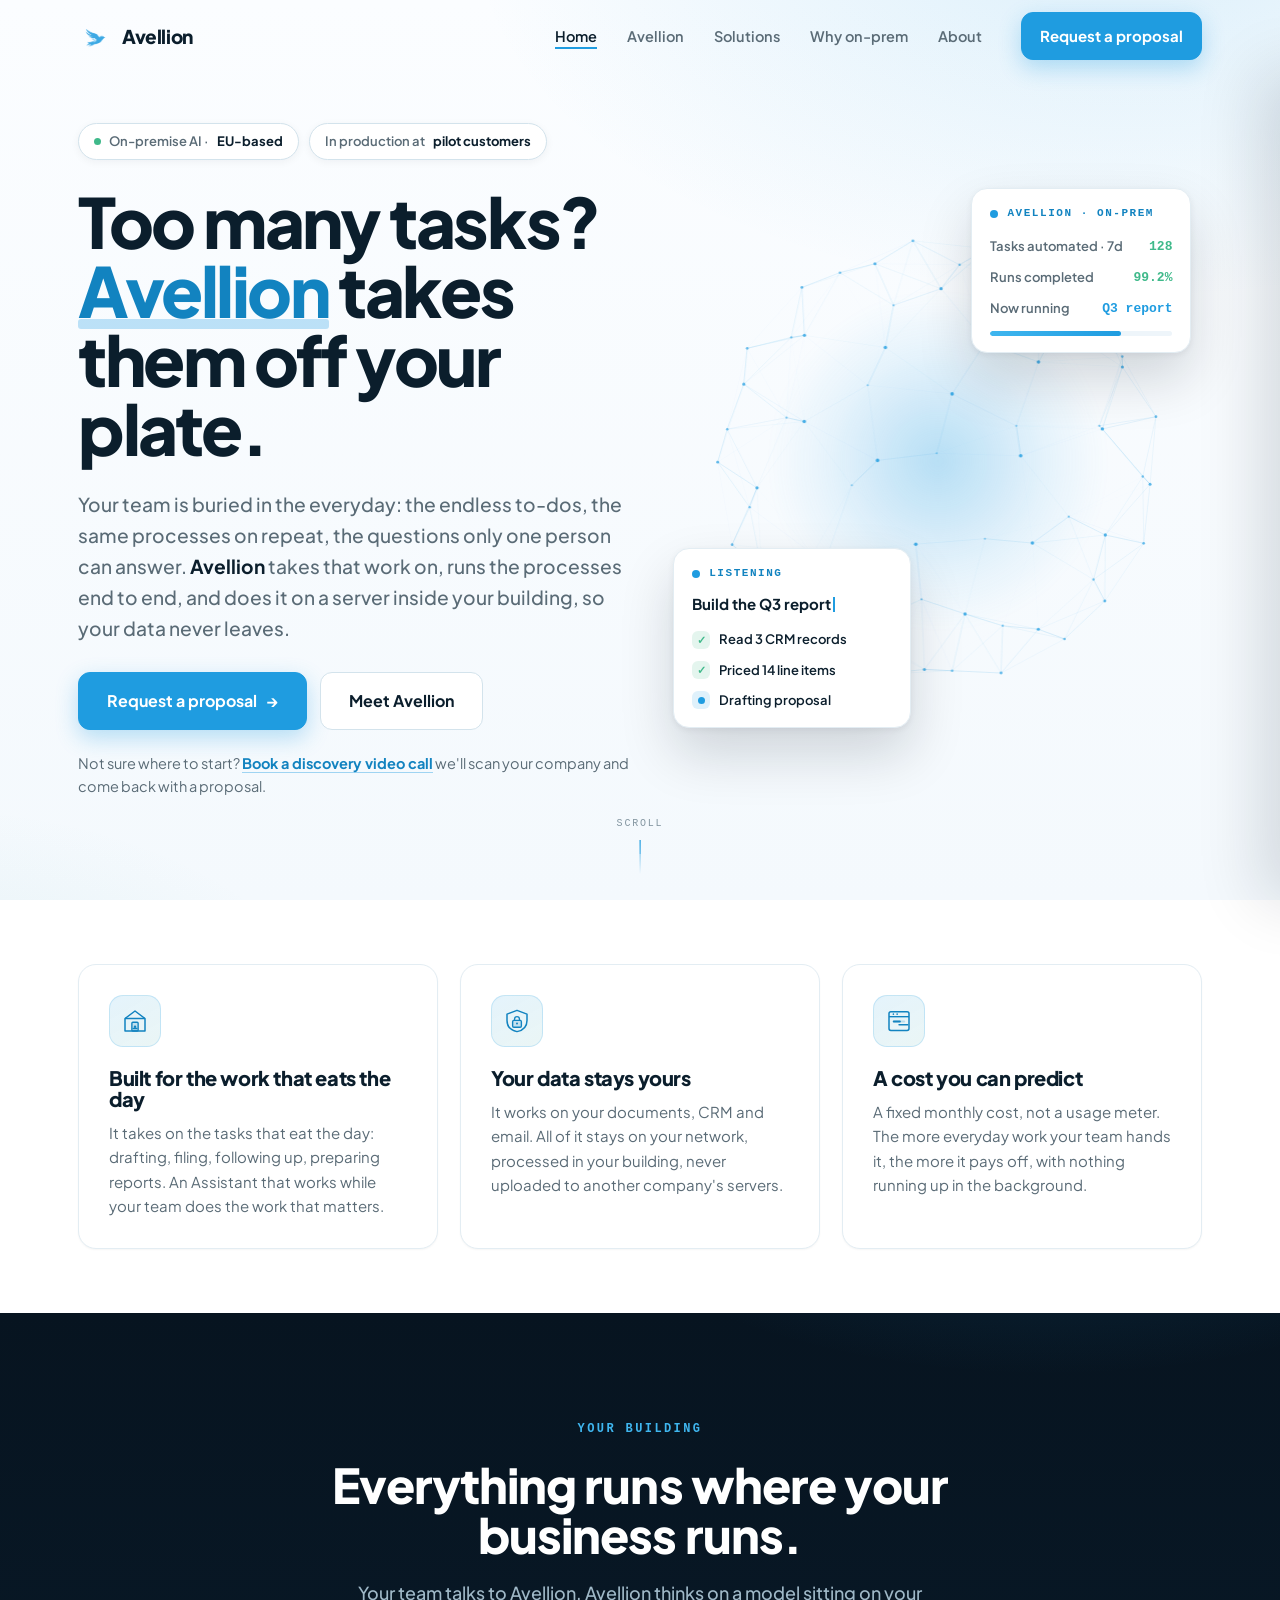
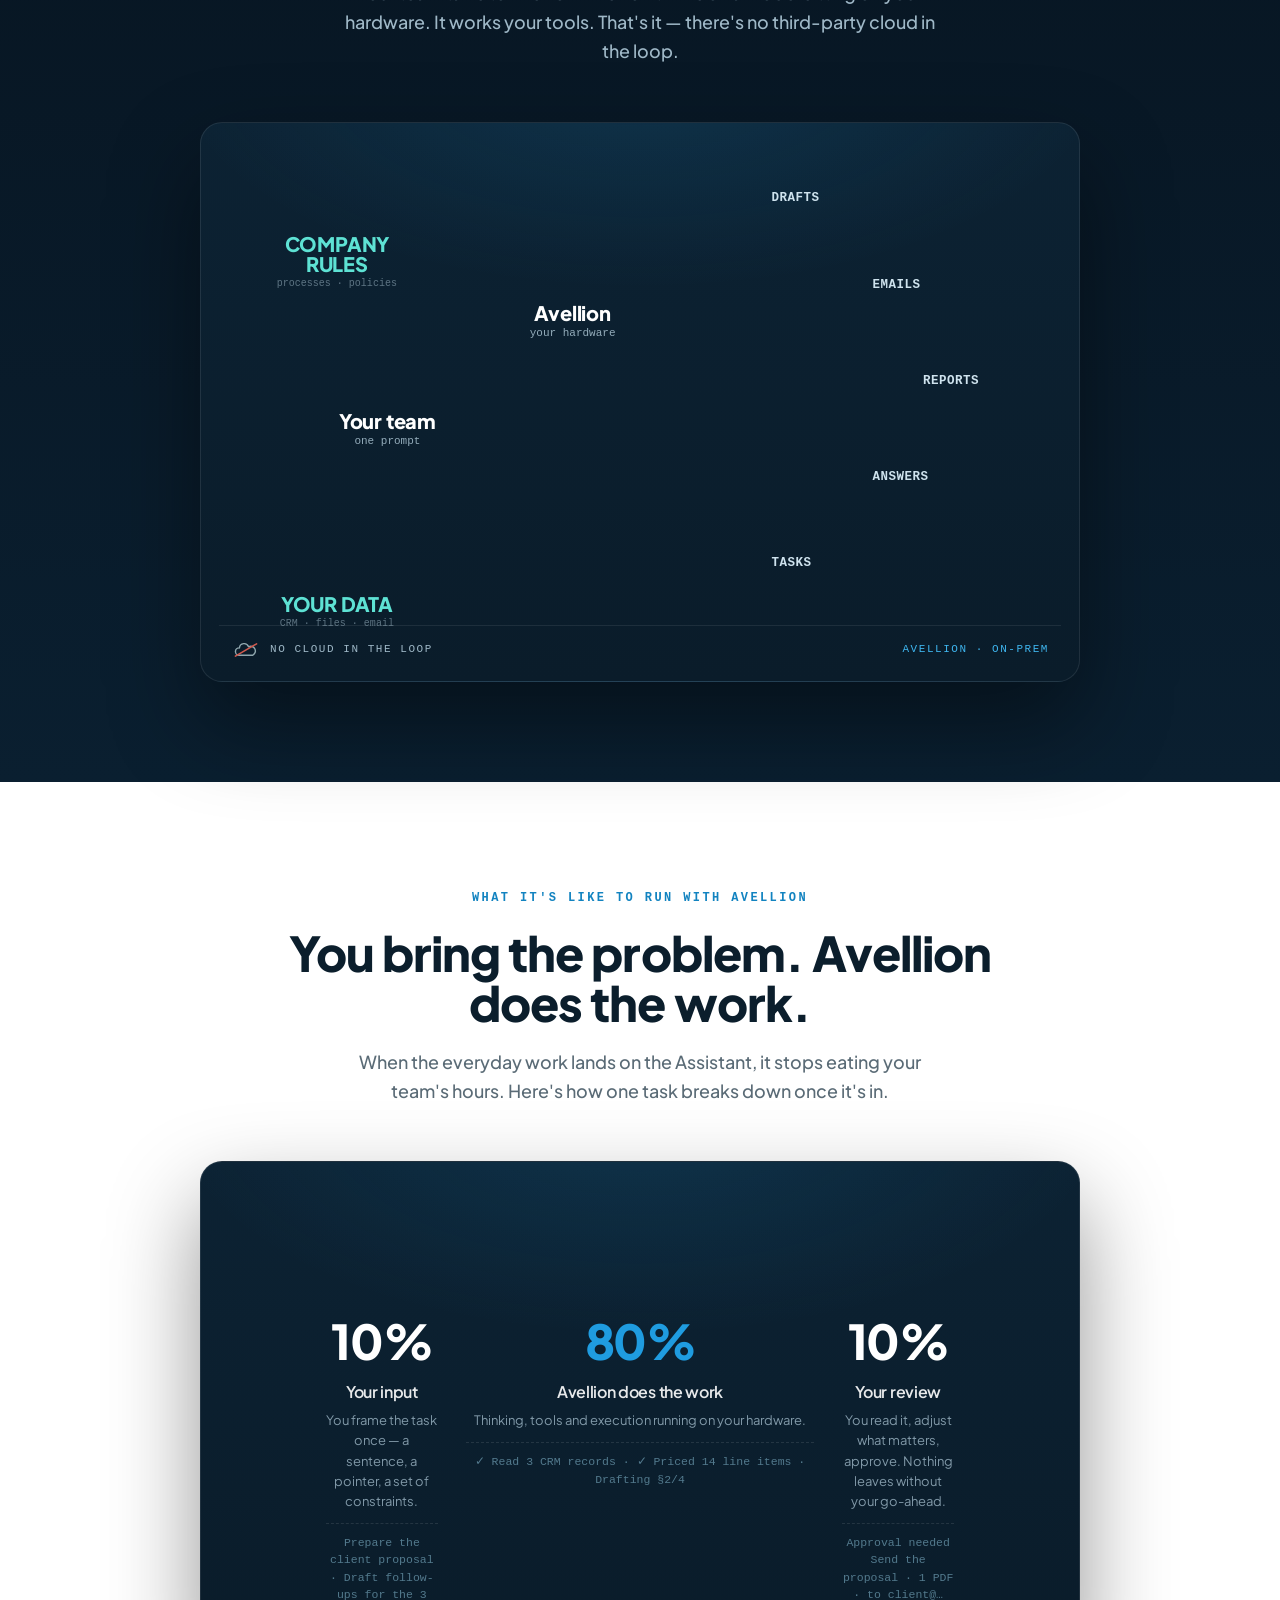
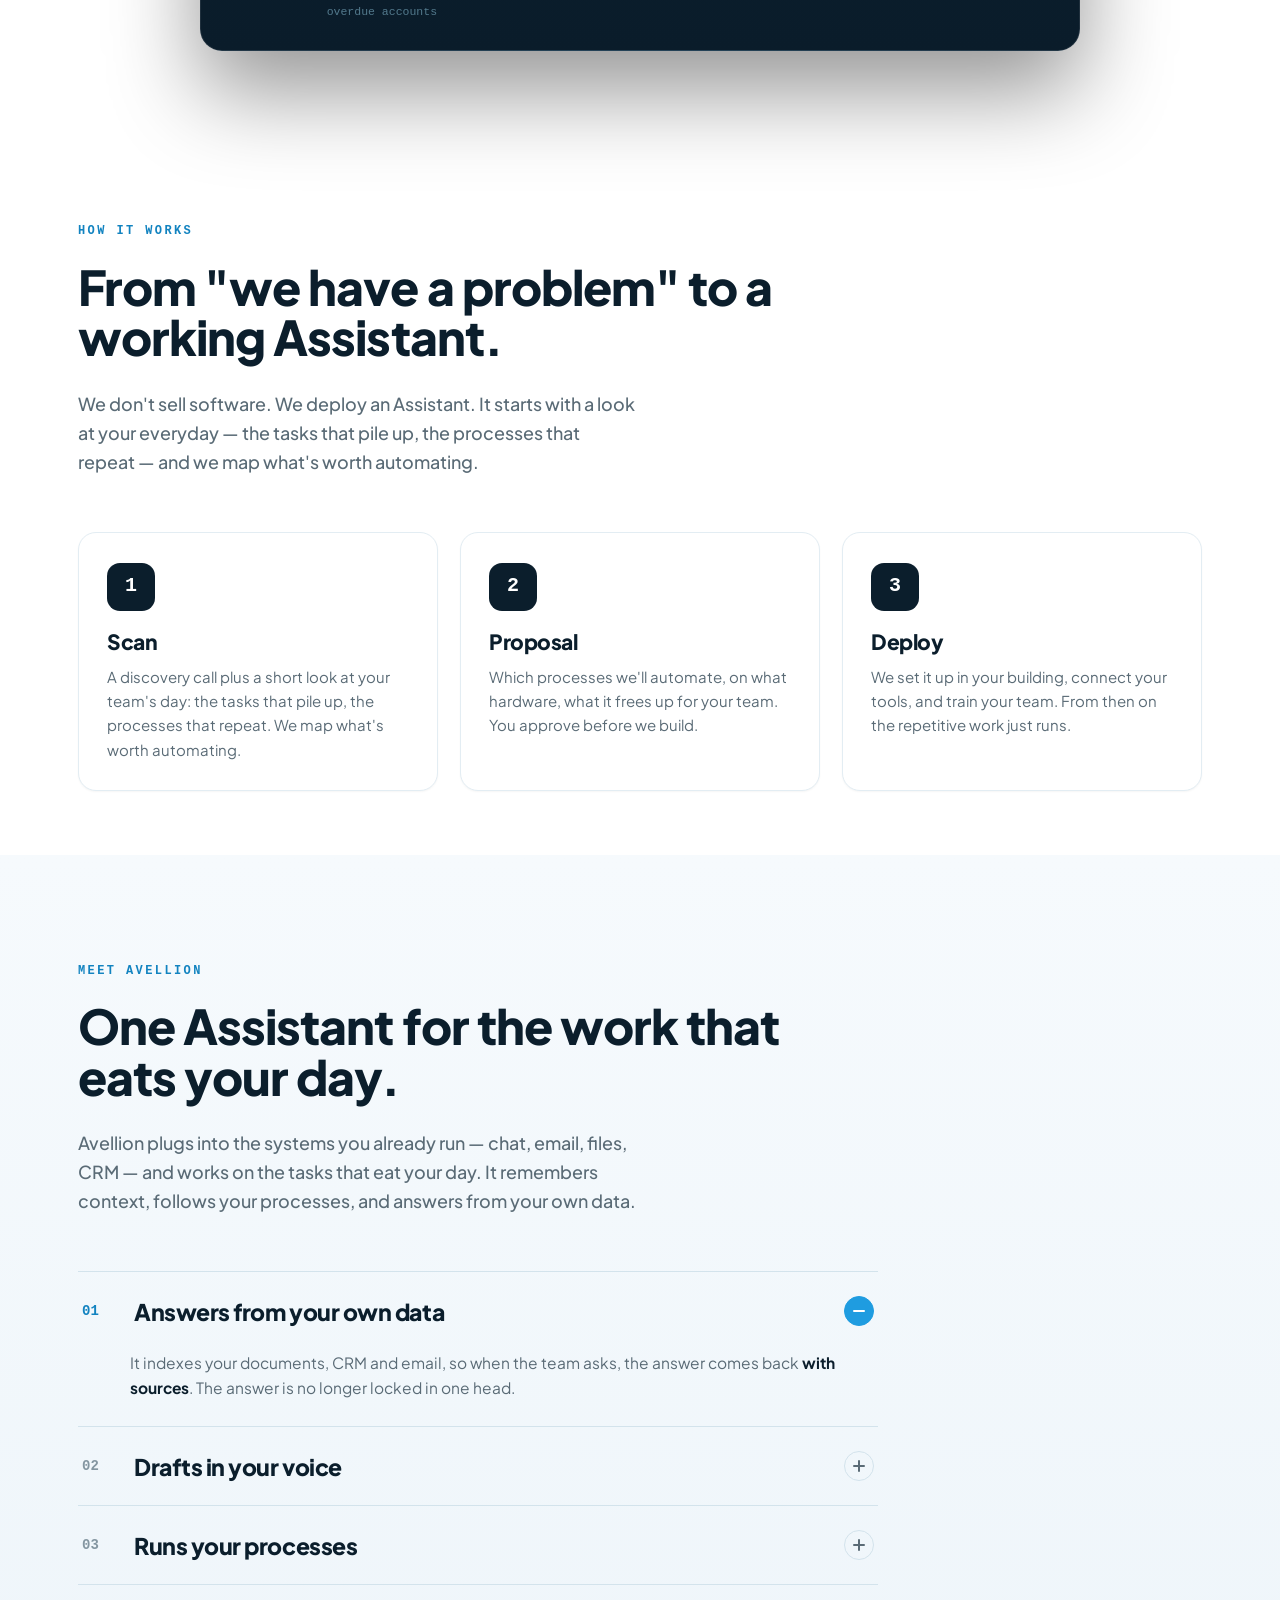
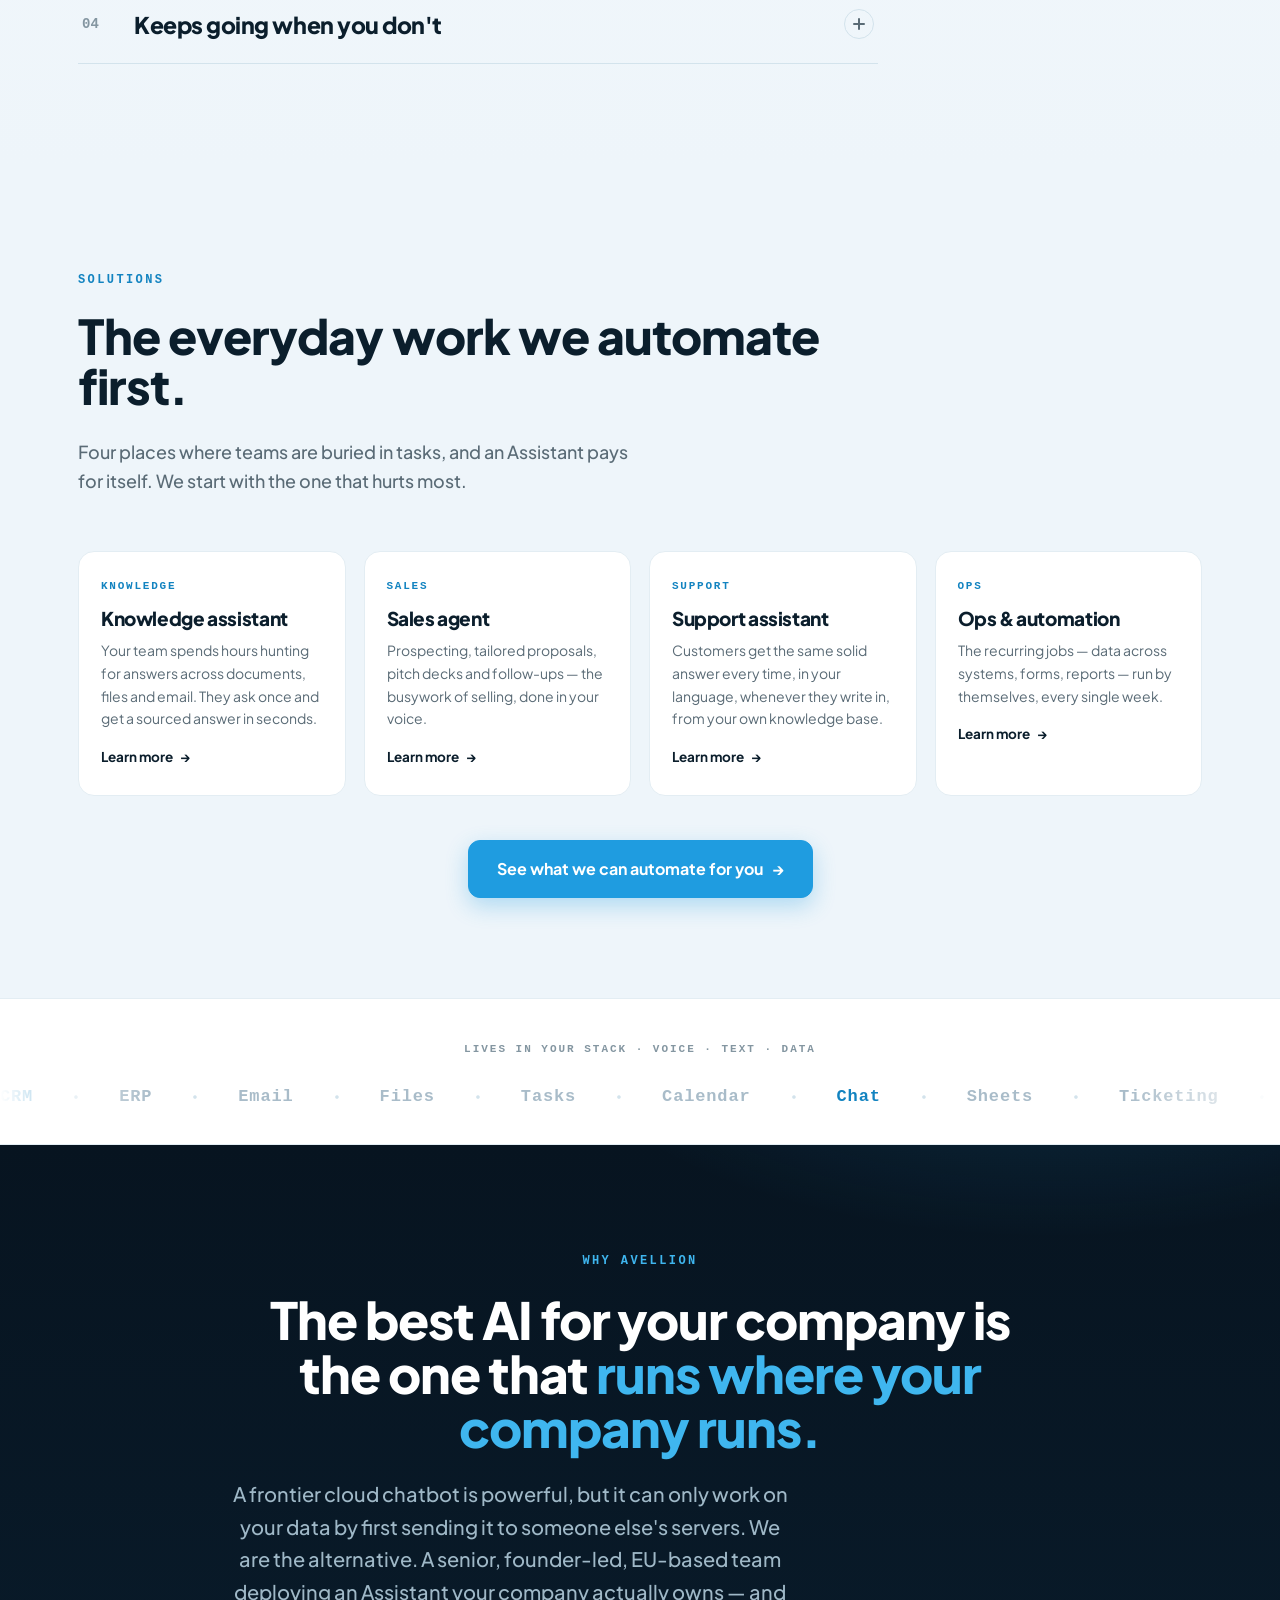
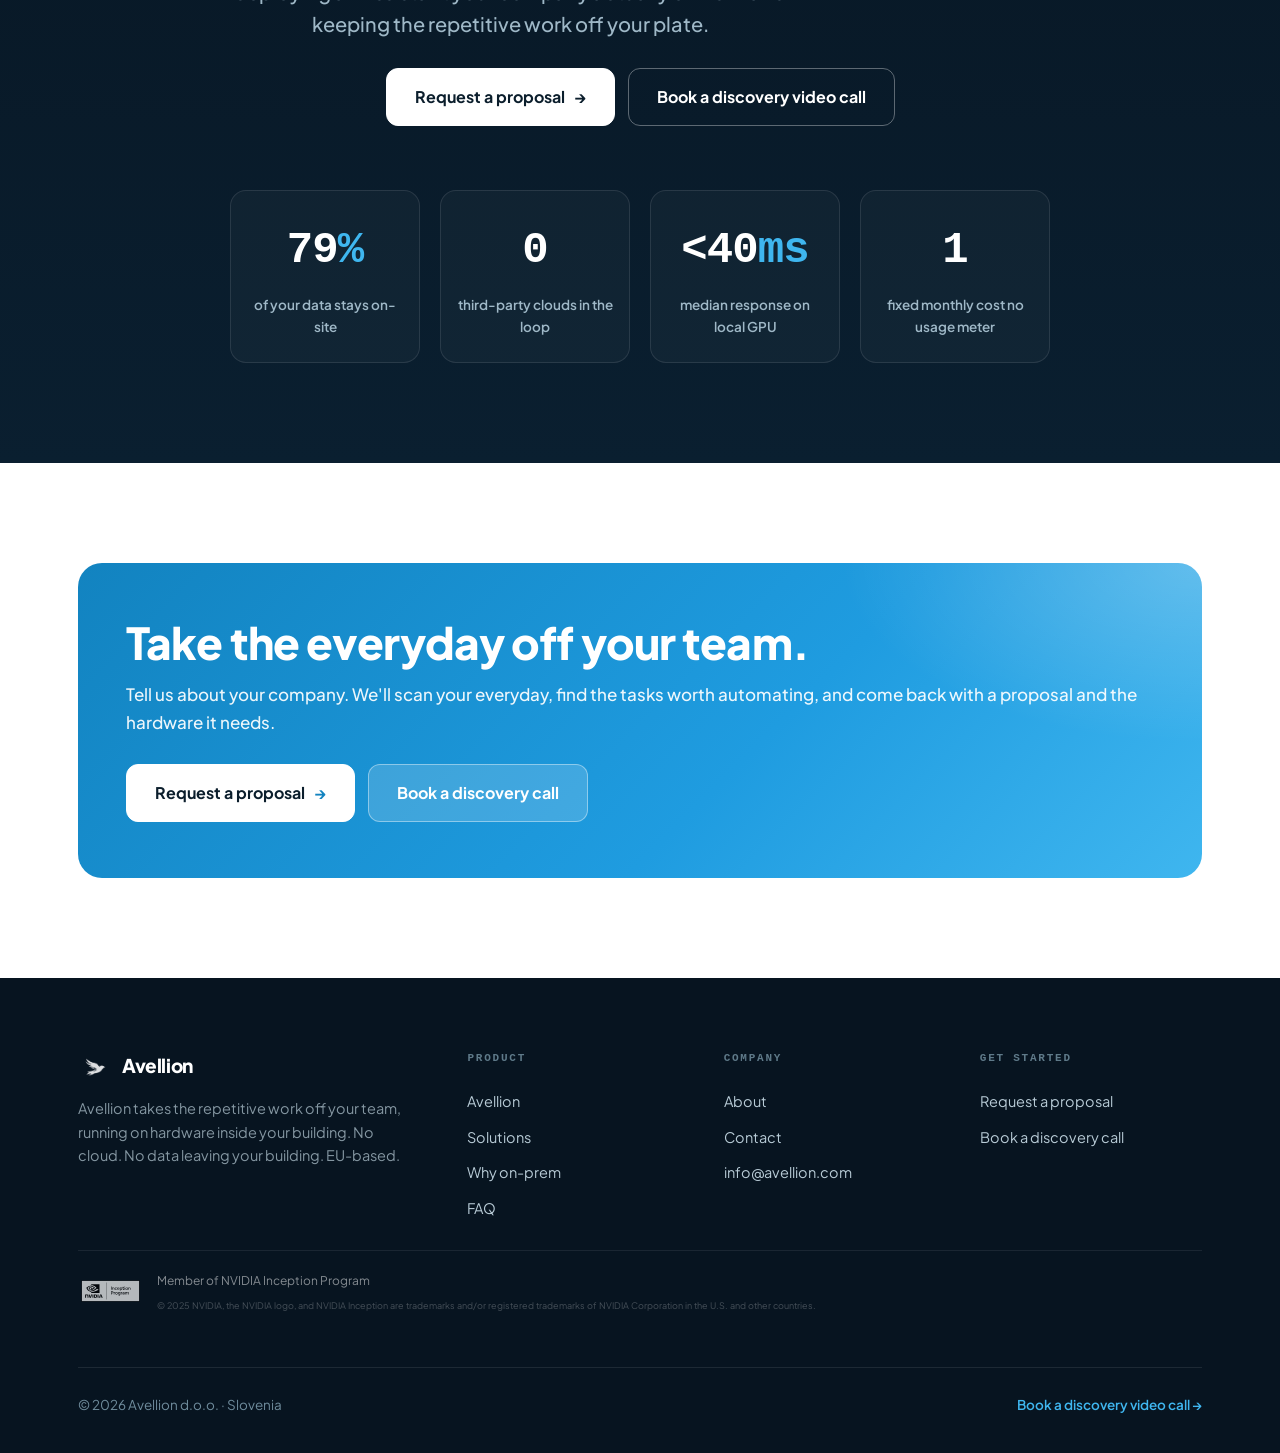
==== index.html @ e0d1b0fc "Publish v12 single-page homepage (redesigned Your Building + 10/80/10 diagrams, mobile-optimized); a" ====
<!DOCTYPE html>
<html lang="en">
<head>
<meta charset="utf-8">
<meta name="viewport" content="width=device-width,initial-scale=1">
<title>Avellion — the on-premise Assistant that takes the everyday off your team</title>
<meta name="description" content="Too many tasks, the same processes on repeat, answers locked in one head? Avellion helps: it takes the everyday work off your team, automates your processes, and runs on hardware inside your building, so your data stays yours.">
<link rel="icon" type="image/png" href="assets/icon.png">
<link href="https://fonts.googleapis.com/css2?family=Plus+Jakarta+Sans:wght@400;500;600;700;800&display=swap" rel="stylesheet">
<link rel="preconnect" href="https://fonts.gstatic.com" crossorigin>
<link href="https://fonts.googleapis.com/css2?family=Plus+Jakarta+Sans:wght@400;500;600;700;800&display=swap" rel="stylesheet">
<style>
:root{
  --acc:#1F9CE0; --acc-2:#1283C0; --acc-3:#3FB6EF;
  --navy:#0B1E2C; --deep:#071420; --panel:#0E2739; --panel2:#0c2233;
  --teal:#39a6a3; --gold:#c9a227; --green:#3fb98a;
  --ink:#132430; --mut:#5a6b76; --soft:#8496a1;
  --paper:#ffffff; --bg:#f6fafd; --bg2:#eef5fa; --rule:#e3edf3; --rule2:#d3e3ec;
  --maxw:1180px; --navh:72px; --rad:18px;
  --shadow:0 1px 2px rgba(7,20,32,.05),0 14px 34px rgba(7,20,32,.10);
  --shadow-lift:0 2px 6px rgba(7,20,32,.06),0 26px 54px rgba(7,20,32,.16);
  --ease:cubic-bezier(.22,.61,.36,1);
  --font:'Plus Jakarta Sans',-apple-system,BlinkMacSystemFont,"Segoe UI",Roboto,sans-serif;
  --mono:'JetBrains Mono',ui-monospace,"SF Mono",Menlo,Consolas,monospace;
}
*{box-sizing:border-box}
html{scroll-behavior:smooth;overflow-x:hidden}
body{margin:0;font-family:var(--font);color:var(--ink);background:var(--paper);line-height:1.62;-webkit-font-smoothing:antialiased;overflow-x:hidden}
a{color:inherit;text-decoration:none}
img{max-width:100%;display:block}
h1,h2,h3{margin:0;font-weight:800;letter-spacing:-.02em;line-height:1.05;color:var(--navy)}
p{margin:0}
.wrap{max-width:var(--maxw);margin:0 auto;padding:0 28px}
section{position:relative}

/* ============ SCROLL PROGRESS RAIL ============ */
#rail{position:fixed;top:0;left:0;height:3px;width:100%;transform:scaleX(0);transform-origin:0 50%;
  background:linear-gradient(90deg,var(--acc-3),var(--acc) 55%,var(--teal));z-index:200;transition:transform .08s linear;will-change:transform}

/* ============ NAV ============ */
.site{position:fixed;top:0;left:0;right:0;z-index:120;transition:background .35s var(--ease),box-shadow .35s var(--ease),backdrop-filter .35s}
.site.solid{background:rgba(255,255,255,.82);backdrop-filter:blur(14px) saturate(1.4);box-shadow:0 1px 0 var(--rule)}
.top{max-width:var(--maxw);margin:0 auto;height:var(--navh);display:flex;align-items:center;gap:26px;padding:0 28px}
.brand{display:flex;align-items:center;gap:10px;font-weight:800;font-size:19px;letter-spacing:-.02em;color:var(--navy)}
.brand img{width:34px;height:auto}
.brand .word{color:var(--navy)}
.navlist{display:flex;align-items:center;gap:4px;margin-left:auto;list-style:none;padding:0}
.navlist a{position:relative;font-size:14.5px;font-weight:600;color:var(--mut);padding:9px 13px;border-radius:9px;transition:color .2s,background .2s}
.navlist a::after{content:"";position:absolute;left:13px;right:13px;bottom:5px;height:2px;background:var(--acc);transform:scaleX(0);transform-origin:0 50%;transition:transform .28s var(--ease)}
.navlist a:hover{color:var(--navy)}
.navlist a:hover::after{transform:scaleX(1)}
.navlist a.active{color:var(--navy)}
.navlist a.active::after{transform:scaleX(1)}
.burger{display:none;margin-left:auto;background:none;border:0;cursor:pointer;width:42px;height:42px;border-radius:10px;flex-direction:column;justify-content:center;align-items:center;gap:5px}
.burger span{width:22px;height:2px;background:var(--navy);border-radius:2px;transition:.3s var(--ease)}
.burger.open span:nth-child(1){transform:translateY(7px) rotate(45deg)}
.burger.open span:nth-child(2){opacity:0}
.burger.open span:nth-child(3){transform:translateY(-7px) rotate(-45deg)}

/* ============ BUTTONS ============ */
.btn{display:inline-flex;align-items:center;gap:9px;font-weight:700;font-size:15px;padding:13px 22px;border-radius:12px;border:1.5px solid transparent;cursor:pointer;transition:transform .22s var(--ease),box-shadow .22s var(--ease),background .22s,border-color .22s,color .22s;white-space:nowrap}
.btn .arw{transition:transform .22s var(--ease)}
.btn:hover .arw{transform:translateX(4px)}
.btn-primary{background:var(--acc);border-color:var(--acc);color:#fff;box-shadow:0 8px 22px rgba(31,156,224,.30)}
.btn-primary:hover{background:var(--acc-2);transform:translateY(-2px);box-shadow:0 14px 30px rgba(31,156,224,.40)}
.btn-ghost{background:#fff;border-color:var(--rule2);color:var(--navy)}
.btn-ghost:hover{border-color:var(--acc);color:var(--acc-2);transform:translateY(-2px);box-shadow:0 10px 24px rgba(7,20,32,.10)}
.btn-lg{font-size:16px;padding:15px 28px}
.btn-white{background:#fff;border-color:#fff;color:var(--navy)}
.btn-white:hover{transform:translateY(-2px);box-shadow:0 14px 30px rgba(0,0,0,.28)}
.btn-outline{background:transparent;border-color:rgba(255,255,255,.34);color:#fff}
.btn-outline:hover{border-color:#fff;background:rgba(255,255,255,.08);transform:translateY(-2px)}
.btn-row{display:flex;gap:13px;flex-wrap:wrap;margin-top:28px}

/* ============ MICRO LABELS / KICKERS ============ */
.kicker{display:inline-flex;align-items:center;gap:10px;font-family:var(--mono);font-size:12px;font-weight:700;letter-spacing:.2em;text-transform:uppercase;color:var(--acc-2)}
.kicker .num{color:var(--soft);letter-spacing:.14em}
.kicker .tick{width:22px;height:2px;background:var(--acc);display:inline-block}
.tag{font-family:var(--mono);font-size:11px;font-weight:700;letter-spacing:.18em;text-transform:uppercase;color:var(--soft)}

/* ============ HERO ============ */
.hero{background:
  radial-gradient(1100px 620px at 88% -8%,rgba(31,156,224,.14),transparent 60%),
  radial-gradient(800px 500px at -6% 120%,rgba(57,166,163,.10),transparent 55%),
  linear-gradient(180deg,#fbfdff 0%,#f4f9fd 100%);
  padding:calc(var(--navh) + 40px) 0 90px;overflow:hidden;min-height:100vh;display:flex;align-items:center}
.hero .wrap{display:grid;grid-template-columns:1.05fr 1fr;gap:40px;align-items:center;width:100%}
.badge-row{display:flex;gap:10px;flex-wrap:wrap;margin-bottom:26px}
.badge{display:inline-flex;align-items:center;gap:8px;background:#fff;border:1px solid var(--rule2);color:var(--mut);border-radius:999px;padding:7px 15px;font-size:13px;font-weight:600;box-shadow:0 2px 8px rgba(7,20,32,.05)}
.badge b{color:var(--navy);font-weight:700}
.badge .dot{width:7px;height:7px;border-radius:50%;background:var(--green);box-shadow:0 0 0 0 rgba(63,185,138,.5);animation:beacon 2.2s infinite}
@keyframes beacon{0%{box-shadow:0 0 0 0 rgba(63,185,138,.5)}70%{box-shadow:0 0 0 7px rgba(63,185,138,0)}100%{box-shadow:0 0 0 0 rgba(63,185,138,0)}}
.hero h1{font-size:clamp(40px,5.4vw,72px);line-height:1.0;letter-spacing:-.035em}
.hero h1 .accent{position:relative;color:var(--acc-2);white-space:nowrap}
.hero h1 .accent::after{content:"";position:absolute;left:0;right:0;bottom:.06em;height:.14em;background:var(--acc);opacity:.28;border-radius:3px;transform:scaleX(0);transform-origin:0 50%;transition:transform .9s var(--ease) .5s}
.hero.in h1 .accent::after{transform:scaleX(1)}
.lede{font-size:clamp(17px,1.5vw,19.5px);color:var(--mut);max-width:560px;margin-top:26px;font-weight:500}
.lede b{color:var(--navy);font-weight:700}
.btn-note{margin-top:22px;font-size:14.5px;color:var(--mut)}
.btn-note a{color:var(--acc-2);font-weight:700;border-bottom:1.5px solid rgba(31,156,224,.4);transition:border-color .2s}
.btn-note a:hover{border-color:var(--acc)}

/* hero visual: plexus globe + floating cards */
.hero-visual{position:relative;height:min(74vh,620px);min-height:460px}
#globe{position:absolute;inset:0;width:100%;height:100%;display:block}
.glow-orb{position:absolute;top:50%;left:50%;width:340px;height:340px;transform:translate(-50%,-50%);border-radius:50%;
  background:radial-gradient(circle,rgba(31,156,224,.30),rgba(31,156,224,.08) 46%,transparent 70%);filter:blur(6px);z-index:0;animation:orb 8s ease-in-out infinite}
@keyframes orb{0%,100%{transform:translate(-50%,-50%) scale(1);opacity:.9}50%{transform:translate(-50%,-50%) scale(1.08);opacity:1}}
/* floating listening card */
.float-card{position:absolute;background:#fff;border:1px solid var(--rule);border-radius:16px;box-shadow:var(--shadow-lift);z-index:3;
  opacity:0;transform:translateY(18px);transition:opacity .8s var(--ease),transform .8s var(--ease)}
.hero.in .float-card{opacity:1;transform:none}
.float-card .fc-pad{padding:16px 18px}
.fc-head{display:flex;align-items:center;gap:9px}
.fc-head .live-dot{width:8px;height:8px;border-radius:50%;background:var(--acc);position:relative;flex:0 0 auto}
.fc-head .live-dot::after{content:"";position:absolute;inset:-5px;border-radius:50%;border:2px solid var(--acc);opacity:0;animation:ring 2.2s ease-out infinite}
@keyframes ring{0%{transform:scale(.5);opacity:.8}100%{transform:scale(1.4);opacity:0}}
.fc-head .fc-title{font-family:var(--mono);font-size:11px;font-weight:700;letter-spacing:.14em;text-transform:uppercase;color:var(--acc-2)}
.fc-text{font-size:15px;font-weight:700;color:var(--navy);margin-top:12px;min-height:22px;line-height:1.35}
.caret{display:inline-block;width:2px;height:1.05em;background:var(--acc);vertical-align:-2px;margin-left:2px;animation:blink 1s steps(1) infinite}
@keyframes blink{50%{opacity:0}}
/* mini status card */
.fc-status{top:6%;right:2%;width:220px;transition-delay:.35s}
.fc-status .rows{margin-top:13px;display:flex;flex-direction:column;gap:10px}
.fc-status .row{display:flex;align-items:center;justify-content:space-between;font-size:13px}
.fc-status .row .k{color:var(--mut);font-weight:600}
.fc-status .row .v{font-family:var(--mono);font-weight:700;font-size:13px;color:var(--navy)}
.fc-status .row .v.ok{color:var(--green)}
.fc-status .row .v.run{color:var(--acc)}
.fc-status .bar{height:5px;border-radius:99px;background:var(--bg2);overflow:hidden;margin-top:2px}
.fc-status .bar i{display:block;height:100%;width:0;border-radius:99px;background:linear-gradient(90deg,var(--acc-3),var(--acc));transition:width 1.4s var(--ease) .6s}
.hero.in .fc-status .bar i{width:72%}
/* mini task card */
.fc-task{bottom:7%;left:0;width:238px;transition-delay:.55s}
.fc-task .ft-list{margin-top:13px;display:flex;flex-direction:column;gap:9px}
.fc-task .ft{display:flex;align-items:center;gap:9px;font-size:13px;font-weight:600;color:var(--navy)}
.fc-task .ft .ck{width:18px;height:18px;border-radius:6px;background:rgba(63,185,138,.14);color:var(--green);display:flex;align-items:center;justify-content:center;font-size:11px;flex:0 0 auto}
.fc-task .ft .ck.run{background:rgba(31,156,224,.14);color:var(--acc);position:relative}
.fc-task .ft .ck.run::after{content:"";width:7px;height:7px;border-radius:50%;background:var(--acc);animation:beacon 1.4s infinite}
.scroll-cue{position:absolute;bottom:26px;left:50%;transform:translateX(-50%);display:flex;flex-direction:column;align-items:center;gap:8px;color:var(--soft);font-family:var(--mono);font-size:10px;letter-spacing:.18em;text-transform:uppercase;z-index:2}
.scroll-cue .line{width:1px;height:34px;background:linear-gradient(var(--acc),transparent);position:relative;overflow:hidden}
.scroll-cue .line::after{content:"";position:absolute;top:0;left:0;width:100%;height:40%;background:var(--acc);animation:drop 1.8s var(--ease) infinite}
@keyframes drop{0%{transform:translateY(-100%)}100%{transform:translateY(260%)}}

/* ============ SECTION SHELL ============ */
.sec{padding:100px 0}
.sec-tight{padding:64px 0}
.section-head{max-width:760px;margin-bottom:56px}
.section-head.center{margin-left:auto;margin-right:auto;text-align:center}
.section-head h2{font-size:clamp(30px,3.9vw,48px);margin:20px 0 18px}
.section-head .lede{font-size:clamp(16px,1.4vw,19px);color:var(--mut);font-weight:500}
.section-head.center .lede{margin:0 auto;max-width:620px}

/* reveal system */
.reveal{opacity:0;transform:translateY(26px);transition:opacity .8s var(--ease),transform .8s var(--ease)}
.reveal.in{opacity:1;transform:none}
.reveal-stag{opacity:0;transform:translateY(24px);transition:opacity .75s var(--ease),transform .75s var(--ease);transition-delay:calc(var(--rd,0)*1ms)}
.in .reveal-stag,.reveal-stag.in{opacity:1;transform:none}

/* ============ PRINCIPLES (3 cards) ============ */
.grid{display:grid;gap:22px}
.grid-3{grid-template-columns:repeat(3,1fr)}
.card{position:relative;background:#fff;border:1px solid var(--rule);border-radius:var(--rad);padding:30px;box-shadow:0 1px 2px rgba(7,20,32,.04);overflow:hidden;transition:transform .3s var(--ease),box-shadow .3s var(--ease),border-color .3s}
.card::before{content:"";position:absolute;top:0;left:0;width:100%;height:3px;background:linear-gradient(90deg,var(--acc),var(--acc-3));transform:scaleX(0);transform-origin:0 50%;transition:transform .4s var(--ease)}
.card:hover{transform:translateY(-7px);box-shadow:var(--shadow-lift);border-color:var(--rule2)}
.card:hover::before{transform:scaleX(1)}
.card .ic{width:52px;height:52px;border-radius:14px;background:linear-gradient(150deg,rgba(31,156,224,.12),rgba(57,166,163,.10));border:1px solid rgba(31,156,224,.18);display:flex;align-items:center;justify-content:center;color:var(--acc-2);margin-bottom:20px}
.card .ic svg{width:30px;height:30px}
.card h3{font-size:20px;margin-bottom:12px}
.card p{color:var(--mut);font-size:15px}

/* ============ YOUR BUILDING (dark diagram) vertical flow ============ */
.dark{background:
  radial-gradient(900px 460px at 82% -20%,rgba(31,156,224,.22),transparent 60%),
  linear-gradient(180deg,var(--deep) 0%,#0a1f30 100%);color:#cfe3ee}
.dark h2,.dark h3{color:#fff}
.dark .section-head .lede{color:#9fb8c7}
.dark .kicker{color:var(--acc-3)}
.dark .kicker .num{color:#5f7a89}
/* modern plexus-network diagram (same canvas language as the hero globe) */
.build-diagram{position:relative;background:
  radial-gradient(720px 340px at 50% -10%,rgba(31,156,224,.14),transparent 65%),
  linear-gradient(180deg,#0c2233,#0a1c2a);border:1px solid rgba(255,255,255,.09);border-radius:22px;padding:18px 18px 12px;box-shadow:0 40px 90px rgba(0,0,0,.42);overflow:hidden;max-width:880px;margin-left:auto;margin-right:auto}
.bld-stage{position:relative;height:480px}
#bldNet{display:block;width:100%;height:100%}
.build-diagram .cap{display:flex;justify-content:space-between;flex-wrap:wrap;gap:10px;align-items:center;font-family:var(--mono);font-size:11px;letter-spacing:.14em;text-transform:uppercase;color:#6f8c9c;margin-top:4px;padding:15px 12px 10px;border-top:1px solid rgba(255,255,255,.08)}
.build-diagram .cap .g{color:var(--acc-3)}
.build-diagram .cap .no-cloud{display:inline-flex;align-items:center;gap:9px;color:#9fb8c7}
.build-diagram .cap .no-cloud svg{width:30px;height:18px;flex:0 0 auto}
/* HTML labels over the canvas (crisp, single source, countable) */
.bld-labels{position:absolute;inset:0;pointer-events:none;z-index:2}
.bld-lb{position:absolute;line-height:1}
.lb-team{transform:translate(-50%,calc(-50% + 48px));text-align:center}
.lb-hub{transform:translate(-50%,calc(-100% - 42px));text-align:center}
.lb-tool{transform:translate(22px,-50%);text-align:left}
.lb-verb{transform:translate(-50%,calc(-50% - 15px))}
.lb-input{transform:translate(-50%,calc(-50% + 48px));text-align:center}
.lb-input .lb-t{color:#5ee2d4}
.lb-input .lb-s{font-size:10px;opacity:0.6}
.lb-t{display:block;font-weight:800;font-size:20px;letter-spacing:-.01em;color:#fff;white-space:nowrap;font-family:var(--font)}
.lb-tool .lb-t{font-family:var(--mono);font-size:12.5px;font-weight:700;letter-spacing:.04em;color:#cfe3ee}
.lb-s{display:block;font-family:var(--mono);font-size:11px;color:rgba(159,184,199,.92);white-space:nowrap;margin-top:5px}
.lb-verb span{font-family:var(--mono);font-size:10px;letter-spacing:.14em;text-transform:uppercase;color:rgba(95,138,158,.95);white-space:nowrap}

/* Mobile: building diagram */
@media(max-width:767px){
  .bld-stage{aspect-ratio:3/4;overflow:hidden}
  .lb-t{font-size:13px !important}
  .lb-s{font-size:8.5px !important}
  .lb-tool .lb-t{font-size:9.5px !important}
  .lb-input .lb-t{font-size:13px !important}
  .lb-team{transform:translate(-50%,calc(-50% + 30px)) !important}
  .lb-input{transform:translate(-50%,calc(-50% + 30px)) !important}
  .lb-hub{transform:translate(-50%,calc(-100% - 28px)) !important}
  .lb-tool{transform:translate(-50%,calc(-50% + 18px)) !important;text-align:center}
  .lb-input .lb-t{white-space:nowrap !important}
  .bld-labels .lb-s{display:none !important}
}

/* ============ 10/80/10 ============ */
.share{display:flex;flex-direction:column;border-radius:20px;overflow:hidden;border:1px solid var(--rule2);background:#fff;box-shadow:var(--shadow);position:relative}
.share .seg{display:flex;align-items:center;gap:16px;padding:26px 30px;position:relative}
.share .seg .num{font-family:var(--mono);font-weight:700;font-size:clamp(30px,4vw,46px);letter-spacing:-.02em}
.share .seg .lbl{font-weight:700;font-size:16px}
.share .seg .lbl small{display:block;font-weight:500;font-size:13.5px;opacity:.75;margin-top:2px}
/* ============ FLOW (10/80/10 unified dark) ============ */
.flow{position:relative;background:radial-gradient(720px 340px at 50% -10%,rgba(31,156,224,.14),transparent 65%),linear-gradient(180deg,#0c2233,#0a1c2a);border:1px solid rgba(255,255,255,.09);border-radius:22px;padding:0;box-shadow:0 40px 90px rgba(0,0,0,.42);overflow:hidden;max-width:880px;margin:26px auto 0;min-height:320px}
#flowNet{position:absolute;inset:0;width:100%;height:100%;pointer-events:none;z-index:0}
.flow-grid{position:relative;z-index:1;display:flex;align-items:flex-start;justify-content:center;padding:140px 30px 30px;gap:0}
.flow-card{flex:0 0 auto;width:calc(100%/6);text-align:center;padding:0 12px}
.flow-card.mid{flex:1;max-width:380px;text-align:center;padding:0 16px}
.flow-card .pct{font-size:48px;font-weight:800;color:#fff;letter-spacing:-.03em}
.flow-card.mid .pct{color:var(--acc)}
.flow-card h3{font-size:16px;font-weight:600;color:rgba(255,255,255,.9);margin:4px 0 10px}
.flow-card p{font-size:13px;color:rgba(159,184,199,.8);line-height:1.55;margin-bottom:12px}
.flow-card .ex{font-size:11.5px;color:rgba(95,138,158,.85);font-family:var(--mono);border-top:1px dashed rgba(255,255,255,.1);padding-top:10px;line-height:1.5}
@media(max-width:760px){#flowNet{display:none}.flow-grid{flex-direction:column;align-items:center;padding:40px 20px 30px}.flow-card,.flow-card.mid{width:100%;max-width:340px}}

/* ============ HOW IT WORKS (steps) ============ */
.steps{display:grid;grid-template-columns:repeat(3,1fr);gap:22px}
.step{position:relative;background:#fff;border:1px solid var(--rule);border-radius:var(--rad);padding:30px 28px 28px;box-shadow:0 1px 2px rgba(7,20,32,.04);transition:transform .3s var(--ease),box-shadow .3s var(--ease),border-color .3s;overflow:hidden}
.step::after{content:"";position:absolute;top:0;left:0;bottom:0;width:3px;background:linear-gradient(var(--acc),var(--teal));transform:scaleY(0);transform-origin:top;transition:transform .5s var(--ease)}
.step:hover{transform:translateY(-7px);box-shadow:var(--shadow-lift);border-color:var(--rule2)}
.step:hover::after{transform:scaleY(1)}
.step .n{width:48px;height:48px;border-radius:13px;background:var(--navy);color:#fff;display:flex;align-items:center;justify-content:center;font-weight:800;font-size:20px;font-family:var(--mono);margin-bottom:20px;position:relative}
.step .n::after{content:"";position:absolute;inset:0;border-radius:13px;border:2px solid var(--acc);opacity:0;animation:ring2 3.4s ease-out infinite;animation-delay:calc(var(--rd,0)*1ms)}
@keyframes ring2{0%,60%{transform:scale(1);opacity:0}64%{opacity:.5}100%{transform:scale(1.35);opacity:0}}
.step h3{font-size:21px;margin-bottom:12px}
.step p{color:var(--mut);font-size:15px}

/* ============ MEET AVELLION (accordion + listening) ============ */
.meet{background:linear-gradient(180deg,#f6fafd,#eef5fa)}
.meet-grid{display:grid;grid-template-columns:1fr;gap:48px;align-items:start;max-width:800px}
#accordion{max-width:800px}
.accordion{border-top:1px solid var(--rule2)}
.acc-item{border-bottom:1px solid var(--rule2)}
.acc-head{display:flex;align-items:center;gap:18px;width:100%;background:none;border:0;cursor:pointer;padding:24px 4px;text-align:left;font-family:inherit;transition:padding .3s var(--ease)}
.acc-head .an{font-family:var(--mono);font-size:14px;font-weight:700;color:var(--soft);width:34px;transition:color .25s}
.acc-head .at{font-size:clamp(18px,2vw,23px);font-weight:800;letter-spacing:-.02em;color:var(--navy);flex:1;transition:color .25s}
.acc-head .pl{width:30px;height:30px;border-radius:50%;border:1.5px solid var(--rule2);position:relative;flex:0 0 auto;transition:transform .35s var(--ease),background .3s,border-color .3s}
.acc-head .pl::before,.acc-head .pl::after{content:"";position:absolute;background:var(--mut);border-radius:2px;left:50%;top:50%}
.acc-head .pl::before{width:12px;height:2px;transform:translate(-50%,-50%)}
.acc-head .pl::after{width:2px;height:12px;transform:translate(-50%,-50%);transition:opacity .3s,transform .3s}
.acc-item.open .acc-head .an{color:var(--acc-2)}
.acc-item.open .acc-head .pl{background:var(--acc);border-color:var(--acc);transform:rotate(180deg)}
.acc-item.open .acc-head .pl::before{background:#fff}
.acc-item.open .acc-head .pl::after{opacity:0}
.acc-body{max-height:0;overflow:hidden;transition:max-height .45s var(--ease)}
.acc-body .inner{padding:0 4px 26px 52px;color:var(--mut);font-size:15.5px}
.acc-body .inner b{color:var(--navy)}

/* ============ SOLUTIONS ============ */
.solutions{background:var(--bg2)}
.sol-grid{display:grid;grid-template-columns:repeat(4,1fr);gap:18px}
.sol{background:#fff;border:1px solid var(--rule);border-radius:16px;padding:26px 22px;position:relative;overflow:hidden;transition:transform .3s var(--ease),box-shadow .3s var(--ease),border-color .3s}
.sol::before{content:"";position:absolute;left:0;right:0;top:0;height:3px;background:linear-gradient(90deg,var(--acc),var(--teal));transform:scaleX(0);transform-origin:0 50%;transition:transform .4s var(--ease)}
.sol:hover{transform:translateY(-7px);box-shadow:var(--shadow-lift);border-color:var(--rule2)}
.sol:hover::before{transform:scaleX(1)}
.sol .cat{font-family:var(--mono);font-size:11px;font-weight:700;letter-spacing:.16em;text-transform:uppercase;color:var(--acc-2)}
.sol h3{font-size:19px;margin:13px 0 10px}
.sol p{color:var(--mut);font-size:14px}
.sol .go{margin-top:16px;display:inline-flex;align-items:center;gap:7px;font-size:13.5px;font-weight:700;color:var(--navy)}
.sol .go .arw{transition:transform .25s var(--ease)}
.sol:hover .go .arw{transform:translateX(5px);color:var(--acc)}

/* ============ STACK MARQUEE ============ */
.marquee{padding:34px 0;border-top:1px solid var(--rule);border-bottom:1px solid var(--rule);background:#fff;overflow:hidden}
.marquee .m-head{text-align:center;margin-bottom:24px}
.m-view{overflow:hidden;-webkit-mask-image:linear-gradient(90deg,transparent,#000 12%,#000 88%,transparent);mask-image:linear-gradient(90deg,transparent,#000 12%,#000 88%,transparent)}
.m-track{display:flex;align-items:center;gap:40px;width:max-content;animation:scrollx 34s linear infinite}
.m-track:hover{animation-play-state:paused}
.m-track .it{font-family:var(--mono);font-size:17px;font-weight:700;letter-spacing:.05em;color:#a9bcc9;white-space:nowrap;transition:color .25s}
.m-track .it.hot{color:var(--acc-2)}
.m-track .it:hover{color:var(--navy)}
.m-track .sep{color:var(--rule2);font-size:11px}
@keyframes scrollx{to{transform:translateX(-50%)}}

/* ============ WHY (dark) ============ */
.why .why-wrap{max-width:820px;margin:0 auto;text-align:center}
.why h2{font-size:clamp(30px,4vw,52px);line-height:1.06}
.why h2 .accent{color:var(--acc-3)}
.why .lede{font-size:clamp(16px,1.6vw,20px);color:#9fb8c7;margin-top:24px;font-weight:500}
.why .btn-row{justify-content:center}
.why-stats{display:grid;grid-template-columns:repeat(4,1fr);gap:20px;margin-top:64px}
.stat{padding:24px 14px;border:1px solid rgba(255,255,255,.1);border-radius:16px;background:rgba(255,255,255,.03)}
.stat .n{font-family:var(--mono);font-weight:700;font-size:clamp(30px,3.6vw,44px);color:#fff;letter-spacing:-.02em}
.stat .n .u{color:var(--acc-3)}
.stat .l{font-size:13.5px;color:#9fb8c7;margin-top:8px;font-weight:600}

/* ============ CTA BAND ============ */
.cta-band{background:linear-gradient(135deg,var(--acc-2),var(--acc) 60%,var(--acc-3));border-radius:24px;padding:56px 48px;position:relative;overflow:hidden;color:#fff}
.cta-band::before{content:"";position:absolute;inset:0;background:radial-gradient(600px 300px at 100% 0%,rgba(255,255,255,.25),transparent 60%);pointer-events:none}
.cta-band h2{color:#fff;font-size:clamp(28px,3.6vw,44px);position:relative}
.cta-band p{color:rgba(255,255,255,.92);margin-top:16px;font-size:17px;font-weight:500;position:relative}
.cta-band .btn-row{position:relative}
.cta-band .btn-white .arw{color:var(--acc-2)}

/* ============ FOOTER ============ */
footer{background:var(--deep);color:#9fb8c7;padding:72px 0 40px}
.foot-grid{display:grid;grid-template-columns:1.6fr 1fr 1fr 1fr;gap:34px}
.foot-brand .brand{color:#fff;margin-bottom:16px}
.foot-brand .brand .word{color:#fff}
.foot-brand p{font-size:14.5px;color:#8496a1;max-width:340px}
.foot-col h5{font-family:var(--mono);font-size:11px;font-weight:700;letter-spacing:.16em;text-transform:uppercase;color:#5f7a89;margin:0 0 16px}
.foot-col a{display:block;font-size:14.5px;color:#b8cbd6;padding:6px 0;transition:color .2s,padding-left .2s}
.foot-col a:hover{color:#fff;padding-left:5px}
.foot-bottom{display:flex;justify-content:space-between;align-items:center;flex-wrap:wrap;gap:14px;margin-top:52px;padding-top:26px;border-top:1px solid rgba(255,255,255,.09);font-size:13.5px;color:#6f8c9c}
.foot-bottom a{color:var(--acc-3);font-weight:600}

/* ============ MOBILE NAV OVERLAY ============ */
.mobile-nav{position:fixed;inset:var(--navh) 0 0 0;background:#fff;z-index:110;transform:translateX(100%);transition:transform .4s var(--ease);padding:26px 28px;box-shadow:-20px 0 60px rgba(7,20,32,.14)}
.mobile-nav.open{transform:translateX(0)}
.mobile-nav a{display:block;font-size:22px;font-weight:700;color:var(--navy);padding:15px 0;border-bottom:1px solid var(--rule)}
.mobile-nav .btn{margin-top:24px;width:100%;justify-content:center}

/* ============ RESPONSIVE ============ */
@media (max-width:1080px){
  .hero .wrap{grid-template-columns:1fr;gap:14px}
  .hero-visual{height:440px;order:-1;min-height:360px}
  .meet-grid{grid-template-columns:1fr;gap:32px}
  .sol-grid{grid-template-columns:repeat(2,1fr)}
}
@media (max-width:820px){
  .navlist{display:none}
  .burger{display:flex}
  .top > .btn-primary{display:none}
  .grid-3,.steps{grid-template-columns:1fr}
  .stages{grid-template-columns:1fr}
  .bld-stage{height:400px}
  .build-diagram{padding:12px 10px 10px}
  .lb-t{font-size:16px}
  .lb-tool .lb-t{font-size:11px}
  .lb-s{font-size:10px}
  .lb-verb span{font-size:9px}
  .lb-team{transform:translate(-50%,-50%);text-align:center}
  .lb-verb{display:none}
  .why-stats{grid-template-columns:repeat(2,1fr)}
  .foot-grid{grid-template-columns:1fr 1fr}
  .sec{padding:72px 0}
  .scroll-cue{display:none}
  .share .seg{padding:22px}
  .cta-band{padding:44px 26px}
}
@media (max-width:520px){
  .sol-grid,.why-stats,.foot-grid{grid-template-columns:1fr}
  .tools-row{grid-template-columns:repeat(2,1fr)}
  .hero{padding-bottom:60px}
}

/* ============ REDUCED MOTION ============ */
@media (prefers-reduced-motion:reduce){
  *{animation-duration:.001ms!important;animation-iteration-count:1!important;transition-duration:.001ms!important}
  html{scroll-behavior:auto}
  .reveal,.reveal-stag,.float-card{opacity:1!important;transform:none!important}
  #globe{display:none}
  .m-track{animation:none}
}
</style>
</head>
<body>
<div id="rail"></div>

<header class="site" id="site">
  <nav class="top" aria-label="Primary">
    <a class="brand" href="#top"><img src="assets/logo-bird.png" alt="Avellion"><span class="word">Avellion</span></a>
    <button class="burger" id="burger" aria-label="Menu" aria-expanded="false"><span></span><span></span><span></span></button>
    <ul class="navlist">
      <li><a href="#top" class="active">Home</a></li>
      <li><a href="#meet">Avellion</a></li>
      <li><a href="#solutions">Solutions</a></li>
      <li><a href="#building">Why on-prem</a></li>
      <li><a href="#why">About</a></li>
    </ul>
    <a class="btn btn-primary" href="#cta" style="padding:11px 18px">Request a proposal</a>
  </nav>
</header>

<div class="mobile-nav" id="mobileNav">
  <a href="#top">Home</a>
  <a href="#meet">Avellion</a>
  <a href="#solutions">Solutions</a>
  <a href="#building">Why on-prem</a>
  <a href="#why">About</a>
  <a class="btn btn-primary" href="#cta">Request a proposal</a>
</div>

<main id="top">

<!-- ================= HERO ================= -->
<section class="hero" id="hero">
  <div class="wrap">
    <div>
      <div class="badge-row reveal-stag" style="--rd:0">
        <span class="badge"><span class="dot"></span>On-premise AI · <b>EU-based</b></span>
        <span class="badge">In production at <b>pilot customers</b></span>
      </div>
      <h1 class="reveal-stag" style="--rd:80">Too many tasks? <span class="accent">Avellion</span> takes them off your plate.</h1>
      <p class="lede reveal-stag" style="--rd:180">Your team is buried in the everyday: the endless to-dos, the same processes on repeat, the questions only one person can answer. <b>Avellion</b> takes that work on, runs the processes end to end, and does it on a server inside your building, so your data never leaves.</p>
      <div class="btn-row reveal-stag" style="--rd:260">
        <a class="btn btn-primary btn-lg" href="#cta">Request a proposal <span class="arw">→</span></a>
        <a class="btn btn-ghost btn-lg" href="#meet">Meet Avellion</a>
      </div>
      <p class="btn-note reveal-stag" style="--rd:340">Not sure where to start? <a href="mailto:info@avellion.com?subject=Discovery%20video%20call">Book a discovery video call</a> we'll scan your company and come back with a proposal.</p>
    </div>

    <div class="hero-visual" aria-hidden="true">
      <div class="glow-orb"></div>
      <canvas id="globe"></canvas>
      <div class="float-card fc-status">
        <div class="fc-pad">
          <div class="fc-head"><span class="live-dot"></span><span class="fc-title">Avellion · On-prem</span></div>
          <div class="rows">
            <div class="row"><span class="k">Tasks automated · 7d</span><span class="v ok" data-count="128">0</span></div>
            <div class="row"><span class="k">Runs completed</span><span class="v ok" data-count="99.2" data-suf="%">0</span></div>
            <div class="row"><span class="k">Now running</span><span class="v run">Q3 report</span></div>
            <div class="bar"><i></i></div>
          </div>
        </div>
      </div>
      <div class="float-card fc-task">
        <div class="fc-pad">
          <div class="fc-head"><span class="live-dot"></span><span class="fc-title">Listening</span></div>
          <div class="fc-text" style="font-weight:700"><span id="type1">Build the Q3 report</span><span class="caret"></span></div>
          <div class="ft-list">
            <div class="ft"><span class="ck">✓</span>Read 3 CRM records</div>
            <div class="ft"><span class="ck">✓</span>Priced 14 line items</div>
            <div class="ft"><span class="ck run"></span>Drafting proposal</div>
          </div>
        </div>
      </div>
    </div>
  </div>
  <div class="scroll-cue"><span>Scroll</span><span class="line"></span></div>
</section>

<!-- ================= PRINCIPLES ================= -->
<section class="sec-tight">
  <div class="wrap">
    <div class="grid grid-3">
      <div class="card reveal">
        <div class="ic"><svg viewBox="0 0 48 48" fill="none"><path d="M8 20 24 8l16 12v20H8z" stroke="currentColor" stroke-width="2.4" stroke-linejoin="round"/><path d="M8 20h32" stroke="currentColor" stroke-width="2.4"/><rect x="19" y="26" width="10" height="14" rx="1.5" fill="currentColor" opacity=".18"/><rect x="19" y="26" width="10" height="14" rx="1.5" stroke="currentColor" stroke-width="2.2"/><circle cx="24" cy="33" r="2" fill="currentColor"/><path d="M21 36h6" stroke="currentColor" stroke-width="2.2" stroke-linecap="round"/></svg></div>
        <h3>Built for the work that eats the day</h3>
        <p>It takes on the tasks that eat the day: drafting, filing, following up, preparing reports. An Assistant that works while your team does the work that matters.</p>
      </div>
      <div class="card reveal" data-rd="1">
        <div class="ic"><svg viewBox="0 0 48 48" fill="none"><path d="M24 7l16 6v10c0 9.5-6.7 15.9-16 18-9.3-2.1-16-8.5-16-18V13z" stroke="currentColor" stroke-width="2.4" stroke-linejoin="round"/><rect x="17" y="23" width="14" height="11" rx="2" fill="currentColor" opacity=".16"/><rect x="17" y="23" width="14" height="11" rx="2" stroke="currentColor" stroke-width="2.2"/><path d="M20 23v-2a4 4 0 0 1 8 0v2" stroke="currentColor" stroke-width="2.2"/><circle cx="24" cy="28" r="1.6" fill="currentColor"/></svg></div>
        <h3>Your data stays yours</h3>
        <p>It works on your documents, CRM and email. All of it stays on your network, processed in your building, never uploaded to another company's servers.</p>
      </div>
      <div class="card reveal" data-rd="2">
        <div class="ic"><svg viewBox="0 0 48 48" fill="none"><rect x="8" y="9" width="32" height="30" rx="3" stroke="currentColor" stroke-width="2.4"/><path d="M8 17h32" stroke="currentColor" stroke-width="2.4"/><path d="M15 13h.01M21 13h.01" stroke="currentColor" stroke-width="2.6" stroke-linecap="round"/><rect x="14" y="23" width="20" height="3.2" rx="1.6" fill="currentColor" opacity=".22"/><rect x="14" y="23" width="13" height="3.2" rx="1.6" fill="currentColor"/><path d="M24 30h14" stroke="currentColor" stroke-width="2.2" stroke-linecap="round"/></svg></div>
        <h3>A cost you can predict</h3>
        <p>A fixed monthly cost, not a usage meter. The more everyday work your team hands it, the more it pays off, with nothing running up in the background.</p>
      </div>
    </div>
  </div>
</section>

<!-- ================= YOUR BUILDING ================= -->
<section class="sec dark" id="building">
  <div class="wrap">
    <div class="section-head center reveal">
      <div class="kicker">Your building</div>
      <h2>Everything runs where your business runs.</h2>
      <p class="lede">Your team talks to Avellion. Avellion thinks on a model sitting on your hardware. It works your tools. That's it — there's no third-party cloud in the loop.</p>
    </div>
    <div class="build-diagram reveal" style="margin-top:20px">
      <div class="bld-stage">
        <canvas id="bldNet" aria-hidden="true"></canvas>
        <div class="bld-labels" aria-hidden="true">
          <div class="bld-lb lb-input" style="left:14%;top:15%"><span class="lb-t" style="white-space:normal">COMPANY<br>RULES</span><span class="lb-s">processes · policies</span></div>
          <div class="bld-lb lb-team" style="left:20%;top:50%"><span class="lb-t">Your team</span><span class="lb-s">one prompt</span></div>
          <div class="bld-lb lb-input" style="left:14%;top:92%"><span class="lb-t">YOUR DATA</span><span class="lb-s">CRM · files · email</span></div>
          <div class="bld-lb lb-hub" style="left:42%;top:50%"><span class="lb-t">Avellion</span><span class="lb-s">your hardware</span></div>
          <div class="bld-lb lb-tool" style="left:63%;top:12%"><span class="lb-t">DRAFTS</span></div>
          <div class="bld-lb lb-tool" style="left:75%;top:30%"><span class="lb-t">EMAILS</span></div>
          <div class="bld-lb lb-tool" style="left:81%;top:50%"><span class="lb-t">REPORTS</span></div>
          <div class="bld-lb lb-tool" style="left:75%;top:70%"><span class="lb-t">ANSWERS</span></div>
          <div class="bld-lb lb-tool" style="left:63%;top:88%"><span class="lb-t">TASKS</span></div>
          
          
        </div>
      </div>
      <div class="cap">
        <span class="no-cloud"><svg viewBox="0 0 34 20" fill="none" aria-hidden="true"><path d="M9 16a4.2 4.2 0 0 1 .5-8.4 5.4 5.4 0 0 1 10.4-1.4A3.8 3.8 0 0 1 24.5 16z" stroke="#8fa6ad" stroke-width="1.6"/><line x1="5" y1="17" x2="29" y2="3" stroke="#d05a4e" stroke-width="1.8" stroke-linecap="round"/></svg>no cloud in the loop</span>
        <span class="g">AVELLION · ON-PREM</span>
      </div>
    </div>
  </div>
</section>

<!-- ================= 10/80/10 ================= -->
<section class="sec">
  <div class="wrap">
    <div class="section-head center reveal">
      <div class="kicker">What it's like to run with Avellion</div>
      <h2>You bring the problem. Avellion does the work.</h2>
      <p class="lede">When the everyday work lands on the Assistant, it stops eating your team's hours. Here's how one task breaks down once it's in.</p>
    </div>
    <div class="flow reveal">
      <canvas id="flowNet"></canvas>
      <div class="flow-grid">
        <div class="flow-card you">
          <div class="pct">10%</div>
          <h3>Your input</h3>
          <p>You frame the task once — a sentence, a pointer, a set of constraints.</p>
          <div class="ex">Prepare the client proposal · Draft follow-ups for the 3 overdue accounts</div>
        </div>
        <div class="flow-card mid">
          <div class="pct">80%</div>
          <h3>Avellion does the work</h3>
          <p>Thinking, tools and execution running on your hardware.</p>
          <div class="ex">✓ Read 3 CRM records · ✓ Priced 14 line items · Drafting §2/4</div>
        </div>
        <div class="flow-card you">
          <div class="pct">10%</div>
          <h3>Your review</h3>
          <p>You read it, adjust what matters, approve. Nothing leaves without your go-ahead.</p>
          <div class="ex">Approval needed Send the proposal · 1 PDF · to client@…</div>
        </div>
      </div>
    </div>
  </div>
</section>

<!-- ================= HOW IT WORKS ================= -->
<section class="sec sec-tight">
  <div class="wrap">
    <div class="section-head reveal">
      <div class="kicker">How it works</div>
      <h2>From "we have a problem" to a working Assistant.</h2>
      <p class="lede">We don't sell software. We deploy an Assistant. It starts with a look at your everyday — the tasks that pile up, the processes that repeat — and we map what's worth automating.</p>
    </div>
    <div class="steps">
      <div class="step reveal" style="--rd:0"><div class="n">1</div><h3>Scan</h3><p>A discovery call plus a short look at your team's day: the tasks that pile up, the processes that repeat. We map what's worth automating.</p></div>
      <div class="step reveal" style="--rd:120"><div class="n">2</div><h3>Proposal</h3><p>Which processes we'll automate, on what hardware, what it frees up for your team. You approve before we build.</p></div>
      <div class="step reveal" style="--rd:240"><div class="n">3</div><h3>Deploy</h3><p>We set it up in your building, connect your tools, and train your team. From then on the repetitive work just runs.</p></div>
    </div>
  </div>
</section>

<!-- ================= MEET AVELLION ================= -->
<section class="sec meet" id="meet">
  <div class="wrap">
    <div class="section-head reveal">
      <div class="kicker">Meet Avellion</div>
      <h2>One Assistant for the work that eats your day.</h2>
      <p class="lede">Avellion plugs into the systems you already run — chat, email, files, CRM — and works on the tasks that eat your day. It remembers context, follows your processes, and answers from your own data.</p>
    </div>
    <div class="meet-grid">
      <div class="accordion reveal" id="accordion">
        <div class="acc-item open">
          <button class="acc-head" aria-expanded="true"><span class="an">01</span><span class="at">Answers from your own data</span><span class="pl"></span></button>
          <div class="acc-body"><div class="inner">It indexes your documents, CRM and email, so when the team asks, the answer comes back <b>with sources</b>. The answer is no longer locked in one head.</div></div>
        </div>
        <div class="acc-item">
          <button class="acc-head" aria-expanded="false"><span class="an">02</span><span class="at">Drafts in your voice</span><span class="pl"></span></button>
          <div class="acc-body"><div class="inner">Proposals, decks, emails and reports, drafted from <b>your templates and past work</b>. It does the drafting, you review.</div></div>
        </div>
        <div class="acc-item">
          <button class="acc-head" aria-expanded="false"><span class="an">03</span><span class="at">Runs your processes</span><span class="pl"></span></button>
          <div class="acc-body"><div class="inner">The same steps every week — pulling data, filling forms, preparing reports — become <b>a process that runs by itself</b>.</div></div>
        </div>
        <div class="acc-item">
          <button class="acc-head" aria-expanded="false"><span class="an">04</span><span class="at">Keeps going when you don't</span><span class="pl"></span></button>
          <div class="acc-body"><div class="inner">The work keeps moving when the team doesn't, and it <b>asks before anything leaves the building</b>.</div></div>
        </div>
      </div>
    </div>
  </div>
</section>

<!-- ================= SOLUTIONS ================= -->
<section class="sec solutions" id="solutions">
  <div class="wrap">
    <div class="section-head reveal">
      <div class="kicker">Solutions</div>
      <h2>The everyday work we automate first.</h2>
      <p class="lede">Four places where teams are buried in tasks, and an Assistant pays for itself. We start with the one that hurts most.</p>
    </div>
    <div class="sol-grid">
      <div class="sol reveal"><div class="cat">Knowledge</div><h3>Knowledge assistant</h3><p>Your team spends hours hunting for answers across documents, files and email. They ask once and get a sourced answer in seconds.</p><span class="go">Learn more <span class="arw">→</span></span></div>
      <div class="sol reveal" data-rd="1"><div class="cat">Sales</div><h3>Sales agent</h3><p>Prospecting, tailored proposals, pitch decks and follow-ups — the busywork of selling, done in your voice.</p><span class="go">Learn more <span class="arw">→</span></span></div>
      <div class="sol reveal" data-rd="2"><div class="cat">Support</div><h3>Support assistant</h3><p>Customers get the same solid answer every time, in your language, whenever they write in, from your own knowledge base.</p><span class="go">Learn more <span class="arw">→</span></span></div>
      <div class="sol reveal" data-rd="3"><div class="cat">Ops</div><h3>Ops &amp; automation</h3><p>The recurring jobs — data across systems, forms, reports — run by themselves, every single week.</p><span class="go">Learn more <span class="arw">→</span></span></div>
    </div>
    <div class="btn-row" style="justify-content:center;margin-top:44px">
      <a class="btn btn-primary btn-lg" href="#cta">See what we can automate for you <span class="arw">→</span></a>
    </div>
  </div>
</section>

<!-- ================= STACK MARQUEE ================= -->
<div class="marquee">
  <div class="m-head"><span class="tag">Lives in your stack · voice · text · data</span></div>
  <div class="m-view">
    <div class="m-track">
      <span class="it hot">CRM</span><span class="sep">•</span><span class="it">ERP</span><span class="sep">•</span><span class="it">Email</span><span class="sep">•</span><span class="it">Files</span><span class="sep">•</span><span class="it">Tasks</span><span class="sep">•</span><span class="it">Calendar</span><span class="sep">•</span><span class="it hot">Chat</span><span class="sep">•</span><span class="it">Sheets</span><span class="sep">•</span><span class="it">Ticketing</span><span class="sep">•</span><span class="it">Databases</span><span class="sep">•</span><span class="it">On-prem GPU</span><span class="sep">•</span>
      <span class="it hot">CRM</span><span class="sep">•</span><span class="it">ERP</span><span class="sep">•</span><span class="it">Email</span><span class="sep">•</span><span class="it">Files</span><span class="sep">•</span><span class="it">Tasks</span><span class="sep">•</span><span class="it">Calendar</span><span class="sep">•</span><span class="it hot">Chat</span><span class="sep">•</span><span class="it">Sheets</span><span class="sep">•</span><span class="it">Ticketing</span><span class="sep">•</span><span class="it">Databases</span><span class="sep">•</span><span class="it">On-prem GPU</span><span class="sep">•</span>
    </div>
  </div>
</div>

<!-- ================= WHY ================= -->
<section class="sec dark why" id="why">
  <div class="wrap">
    <div class="why-wrap">
      <div class="kicker reveal" style="justify-content:center">Why Avellion</div>
      <h2 class="reveal" style="margin-top:20px">The best AI for your company is the one that <span class="accent">runs where your company runs.</span></h2>
      <p class="lede reveal">A frontier cloud chatbot is powerful, but it can only work on your data by first sending it to someone else's servers. We are the alternative. A senior, founder-led, EU-based team deploying an Assistant your company actually owns — and keeping the repetitive work off your plate.</p>
      <div class="btn-row reveal">
        <a class="btn btn-white btn-lg" href="#cta">Request a proposal <span class="arw">→</span></a>
        <a class="btn btn-outline btn-lg" href="mailto:info@avellion.com?subject=Discovery%20video%20call">Book a discovery video call</a>
      </div>
      <div class="why-stats reveal">
        <div class="stat"><div class="n"><span data-count="100">0</span><span class="u">%</span></div><div class="l">of your data stays on-site</div></div>
        <div class="stat"><div class="n"><span data-count="0">0</span></div><div class="l">third-party clouds in the loop</div></div>
        <div class="stat"><div class="n">&lt;<span data-count="50">0</span><span class="u">ms</span></div><div class="l">median response on local GPU</div></div>
        <div class="stat"><div class="n"><span data-count="1">0</span></div><div class="l">fixed monthly cost no usage meter</div></div>
      </div>
    </div>
  </div>
</section>

<!-- ================= CTA BAND ================= -->
<section class="sec" id="cta">
  <div class="wrap">
    <div class="cta-band reveal">
      <h2>Take the everyday off your team.</h2>
      <p>Tell us about your company. We'll scan your everyday, find the tasks worth automating, and come back with a proposal and the hardware it needs.</p>
      <div class="btn-row">
        <a class="btn btn-white btn-lg" href="mailto:info@avellion.com?subject=Request%20a%20proposal">Request a proposal <span class="arw">→</span></a>
        <a class="btn btn-lg" href="mailto:info@avellion.com?subject=Discovery%20video%20call" style="background:rgba(255,255,255,.16);border-color:rgba(255,255,255,.4);color:#fff">Book a discovery call</a>
      </div>
    </div>
  </div>
</section>

</main>

<footer>
  <div class="wrap">
    <div class="foot-grid">
      <div class="foot-brand">
        <div class="brand"><img src="assets/logo-bird-white.png" alt="Avellion"><span class="word">Avellion</span></div>
        <p>Avellion takes the repetitive work off your team, running on hardware inside your building. No cloud. No data leaving your building. EU-based.</p>
      </div>
      <div class="foot-col">
        <h5>Product</h5>
        <a href="#meet">Avellion</a><a href="#solutions">Solutions</a><a href="#building">Why on-prem</a><a href="#top">FAQ</a>
      </div>
      <div class="foot-col">
        <h5>Company</h5>
        <a href="#why">About</a><a href="#cta">Contact</a><a href="mailto:info@avellion.com">info@avellion.com</a>
      </div>
      <div class="foot-col">
        <h5>Get started</h5>
        <a href="#cta">Request a proposal</a><a href="mailto:info@avellion.com?subject=Discovery%20video%20call">Book a discovery call</a>
      </div>
    </div>
    <div class="foot-partner" style="margin:24px 0 12px;padding-top:16px;border-top:1px solid rgba(255,255,255,0.08);display:flex;align-items:center;gap:14px">
      <img src="assets/nvidia-inception-program-badge-rgb-1c-blk-for-screen.svg" alt="NVIDIA Inception Program" style="height:28px;width:auto;flex-shrink:0;opacity:0.7">
      <div style="line-height:1.5">
        <span style="font-size:12px;color:rgba(255,255,255,0.5)">Member of NVIDIA Inception Program</span><br>
        <span style="font-size:9px;color:rgba(255,255,255,0.25)">© 2025 NVIDIA, the NVIDIA logo, and NVIDIA Inception are trademarks and/or registered trademarks of NVIDIA Corporation in the U.S. and other countries.</span>
      </div>
    </div>
    <div class="foot-bottom">
      <span>© 2026 Avellion d.o.o. · Slovenia</span>
      <a href="mailto:info@avellion.com?subject=Discovery%20video%20call">Book a discovery video call →</a>
    </div>
  </div>
</footer>

<script>
(function(){
  "use strict";
  var reduce = window.matchMedia && window.matchMedia('(prefers-reduced-motion: reduce)').matches;

  /* ---------- scroll progress rail + nav solid ---------- */
  var rail = document.getElementById('rail');
  var site = document.getElementById('site');
  function onScroll(){
    var h = document.documentElement;
    var max = h.scrollHeight - h.clientHeight;
    rail.style.transform = 'scaleX(' + (max>0 ? h.scrollTop/max : 0) + ')';
    if(h.scrollTop > 40) site.classList.add('solid'); else site.classList.remove('solid');
  }
  window.addEventListener('scroll', onScroll, {passive:true});
  onScroll();

  /* ---------- mobile nav ---------- */
  var burger = document.getElementById('burger');
  var mnav = document.getElementById('mobileNav');
  burger.addEventListener('click', function(){
    var open = mnav.classList.toggle('open');
    burger.classList.toggle('open', open);
    burger.setAttribute('aria-expanded', open);
  });
  mnav.querySelectorAll('a').forEach(function(a){
    a.addEventListener('click', function(){ mnav.classList.remove('open'); burger.classList.remove('open'); });
  });

  /* ---------- staggered data-rd ---------- */
  document.querySelectorAll('[data-rd]').forEach(function(el){
    if(!el.style.getPropertyValue('--rd')) el.style.setProperty('--rd', el.getAttribute('data-rd'));
  });

  /* ---------- reveal on scroll ---------- */
  var io = new IntersectionObserver(function(entries){
    entries.forEach(function(e){
      if(e.isIntersecting){ e.target.classList.add('in'); io.unobserve(e.target); }
    });
  }, {threshold:0.14, rootMargin:'0px 0px -8% 0px'});
  document.querySelectorAll('.reveal, .hero, .acc-item').forEach(function(el){ io.observe(el); });
  // hero in on load
  setTimeout(function(){ document.getElementById('hero').classList.add('in'); }, 60);

  /* ---------- counters ---------- */
  var cio = new IntersectionObserver(function(entries){
    entries.forEach(function(e){
      if(!e.isIntersecting) return;
      var el = e.target; cio.unobserve(el);
      var target = parseFloat(el.getAttribute('data-count'));
      var suf = el.getAttribute('data-suf') || '';
      var dec = (el.getAttribute('data-count').indexOf('.') > -1) ? 1 : 0;
      if(reduce){ el.textContent = target.toFixed(dec) + suf; return; }
      var t0 = null, dur = 1300;
      function tick(ts){ if(!t0) t0 = ts; var p = Math.min((ts-t0)/dur,1); var v = (1-Math.pow(1-p,3))*target; el.textContent = v.toFixed(dec) + suf; if(p<1) requestAnimationFrame(tick); else el.textContent = target.toFixed(dec)+suf; }
      requestAnimationFrame(tick);
    });
  }, {threshold:0.5});
  document.querySelectorAll('[data-count]').forEach(function(el){ cio.observe(el); });

  /* ---------- typewriter ---------- */
  function type(el, arr){
    if(!el) return;
    if(reduce){ el.textContent = arr[0]; return; }
    var wi=0, ci=0, del=false;
    function step(){
      var word = arr[wi];
      if(!del){
        el.textContent = word.slice(0, ++ci);
        if(ci === word.length){ del = true; setTimeout(step, 1600); return; }
        setTimeout(step, 55 + Math.random()*40);
      } else {
        el.textContent = word.slice(0, --ci);
        if(ci === 0){ del = false; wi = (wi+1) % arr.length; setTimeout(step, 360); return; }
        setTimeout(step, 28);
      }
    }
    step();
  }
  type(document.getElementById('type1'), ['Build the Q3 report','Pull last month\u2019s expenses','Draft the client follow-up','Summarize open tickets']);

  /* ---------- accordion ---------- */
  var acc = document.getElementById('accordion');
  if(acc){
    acc.querySelectorAll('.acc-item').forEach(function(item){
      var head = item.querySelector('.acc-head');
      var body = item.querySelector('.acc-body');
      function setOpen(open){
        item.classList.toggle('open', open);
        head.setAttribute('aria-expanded', open);
        body.style.maxHeight = open ? body.scrollHeight + 'px' : '0px';
      }
      if(item.classList.contains('open')) setOpen(true);
      head.addEventListener('click', function(){
        var isOpen = item.classList.contains('open');
        acc.querySelectorAll('.acc-item').forEach(function(o){ o.classList.remove('open'); o.querySelector('.acc-head').setAttribute('aria-expanded','false'); o.querySelector('.acc-body').style.maxHeight='0px'; });
        if(!isOpen) setOpen(true);
      });
    });
    window.addEventListener('resize', function(){
      var open = acc.querySelector('.acc-item.open .acc-body');
      if(open) open.style.maxHeight = open.scrollHeight + 'px';
    });
  }

  /* ---------- plexus globe ---------- */
  var cv = document.getElementById('globe');
  if(cv && !reduce){
    var ctx = cv.getContext('2d');
    var dpr = Math.min(window.devicePixelRatio||1, 2);
    var W=0, H=0, cx=0, cy=0, R=0, pts=[], N=64, spd=0.0016, rot=0;
    function resize(){
      var r = cv.getBoundingClientRect();
      W = r.width; H = r.height;
      cv.width = W*dpr; cv.height = H*dpr; ctx.setTransform(dpr,0,0,dpr,0,0);
      cx = W/2; cy = H/2; R = Math.min(W,H)*0.42;
      build();
    }
    function build(){
      pts = [];
      for(var i=0;i<N;i++){
        // fibonacci sphere
        var phi = Math.acos(1 - 2*(i+0.5)/N);
        var th = Math.PI*(1+Math.sqrt(5))*(i+0.5);
        var x = Math.sin(phi)*Math.cos(th), y=Math.sin(phi)*Math.sin(th), z=Math.cos(phi);
        pts.push({x:x,y:y,z:z});
      }
    }
    var mouse = {x:0, y:0, tx:0, ty:0};
    window.addEventListener('mousemove', function(e){
      var r = cv.getBoundingClientRect();
      mouse.tx = (e.clientX - (r.left + r.width/2)) / r.width;
      mouse.ty = (e.clientY - (r.top + r.height/2)) / r.height;
    });
    function draw(){
      ctx.clearRect(0,0,W,H);
      rot += spd;
      mouse.x += (mouse.tx - mouse.x)*0.05;
      mouse.y += (mouse.ty - mouse.y)*0.05;
      var rx = rot + mouse.y*0.6, ry = mouse.x*0.8;
      var cosx=Math.cos(rx), sinx=Math.sin(rx), cosy=Math.cos(ry), siny=Math.sin(ry);
      var P = new Array(N);
      for(var i=0;i<N;i++){
        var p=pts[i];
        var x = p.x*cosy + p.z*siny;
        var z = -p.x*siny + p.z*cosy;
        var y = p.y*cosx - z*sinx;
        z = p.y*sinx + z*cosx;
        var scale = (z+2)/4; // depth 0..1
        P[i] = {x:cx + x*R, y:cy + y*R, z:z, s:0.6+scale*1.6, a:0.28+scale*0.72};
      }
      // links
      var maxD = R*0.42;
      for(var a=0;a<N;a++){
        for(var b=a+1;b<N;b++){
          var dx=P[a].x-P[b].x, dy=P[a].y-P[b].y;
          var d=Math.sqrt(dx*dx+dy*dy);
          if(d<maxD){
            var op=(1-d/maxD)*0.5;
            var avgA=(P[a].a+P[b].a)*0.5;
            ctx.strokeStyle='rgba(31,156,224,'+(op*avgA).toFixed(3)+')';
            ctx.lineWidth=0.7;
            ctx.beginPath(); ctx.moveTo(P[a].x,P[a].y); ctx.lineTo(P[b].x,P[b].y); ctx.stroke();
          }
        }
      }
      // points
      for(var k=0;k<N;k++){
        ctx.beginPath();
        ctx.fillStyle='rgba(31,156,224,'+P[k].a.toFixed(3)+')';
        ctx.arc(P[k].x, P[k].y, P[k].s, 0, 6.283);
        ctx.fill();
      }
      requestAnimationFrame(draw);
    }
    resize();
    window.addEventListener('resize', resize);
    draw();
  }

  /* ---------- YOUR BUILDING fan-out arc (team → hub → tasks radiating) ---------- */
  (function(){
    var cv = document.getElementById('bldNet');
    if(!cv) return;
    var ctx = cv.getContext('2d');
    var dpr = Math.min(window.devicePixelRatio||1, 2);
    var W=0, H=0, running=false, started=false;
    var BLUE='31,156,224', TEAL='57,166,163', CYAN='174,240,255', VIOLET='167,139,250';
    // Fan-out arc layout
    var isMobile = window.innerWidth < 768;
    var TEAM = isMobile ? {fx:0.50,fy:0.12} : {fx:0.20,fy:0.50};
    var HUB = isMobile ? {fx:0.50,fy:0.45} : {fx:0.42,fy:0.50};
    var TOOLS = isMobile ? [
      {label:'DRAFTS',fx:0.22,fy:0.75},
      {label:'EMAILS',fx:0.50,fy:0.84},
      {label:'REPORTS',fx:0.78,fy:0.75},
      {label:'ANSWERS',fx:0.36,fy:0.93},
      {label:'TASKS',fx:0.64,fy:0.93}
    ] : [
      {label:'DRAFTS',fx:0.63,fy:0.12},
      {label:'EMAILS',fx:0.75,fy:0.30},
      {label:'REPORTS',fx:0.81,fy:0.50},
      {label:'ANSWERS',fx:0.75,fy:0.70},
      {label:'TASKS',fx:0.63,fy:0.88}
    ];
    var INPUTS = isMobile ? [
      {label:'COMPANY RULES',fx:0.22,fy:0.12},
      {label:'YOUR DATA',fx:0.78,fy:0.12}
    ] : [
      {label:'COMPANY RULES',fx:0.14,fy:0.15},
      {label:'YOUR DATA',fx:0.14,fy:0.88}
    ];
    // Position HTML labels from the SAME coordinates the canvas uses (single source of truth).
    function nodeFor(el){
      var t=el.querySelector('.lb-t'); if(!t) return null;
      var key=t.textContent.replace(/\s+/g,' ').trim();
      if(key.indexOf('COMPANY')===0) return INPUTS[0];
      if(key.indexOf('DATA')===0 || key.indexOf('YOUR')===0) return INPUTS[1];
      if(key.indexOf('Your')===0 || key.indexOf('TEAM')===0) return TEAM;
      if(key==='Avellion') return HUB;
      for(var i=0;i<TOOLS.length;i++){ if(key.toUpperCase()===TOOLS[i].label) return TOOLS[i]; }
      return null;
    }
    function syncLabels(){
      document.querySelectorAll('.bld-lb').forEach(function(el){
        var n=nodeFor(el); if(!n) return;
        el.style.left=(n.fx*100)+'%';
        el.style.top=(n.fy*100)+'%';
      });
    }
    syncLabels();

    // Flow dots
    var flows=[];
    flows.push({from:TEAM,to:HUB,t:0,speed:0.4,color:CYAN});
    TOOLS.forEach(function(tool,i){
      flows.push({from:HUB,to:tool,t:i*0.15,speed:0.3+Math.random()*0.1,color:i%2===0?CYAN:VIOLET});
    });
    INPUTS.forEach(function(inp,i){
      flows.push({from:inp,to:HUB,t:i*0.25,speed:0.25+Math.random()*0.1,color:'94,234,212'});
    });
    // Flow dots for extra unlabeled lines
    var extraLinesInit = isMobile ? [] : [
      {fx:0.92,fy:0.10},{fx:0.90,fy:0.34},{fx:0.90,fy:0.66},
      {fx:0.92,fy:0.90},{fx:0.58,fy:0.06},{fx:0.58,fy:0.94}
    ];
    extraLinesInit.forEach(function(el,i){
      flows.push({from:HUB,to:el,t:0.1+i*0.13,speed:0.22+Math.random()*0.08,color:VIOLET});
    });
    // Particles
    var parts=[];
    var pcount = isMobile ? 8 : 20;
    for(var i=0;i<pcount;i++){
      parts.push({fx:Math.random(),fy:Math.random(),r:0.5+Math.random()*1.2,speed:0.0002+Math.random()*0.0003,phase:Math.random()*6.28,hue:i%2===0?CYAN:VIOLET});
    }
    function resize(){
      var r=cv.getBoundingClientRect();
      if(r.width<10) return;
      W=r.width; H=r.height;
      cv.width=W*dpr; cv.height=H*dpr; ctx.setTransform(dpr,0,0,dpr,0,0);
    }
    function px(f){return f*W}
    function py(f){return f*H}
    function roundRect(c,x,y,w,h,r){
      c.beginPath();
      c.moveTo(x+r,y);
      c.lineTo(x+w-r,y);c.quadraticCurveTo(x+w,y,x+w,y+r);
      c.lineTo(x+w,y+h-r);c.quadraticCurveTo(x+w,y+h,x+w-r,y+h);
      c.lineTo(x+r,y+h);c.quadraticCurveTo(x,y+h,x,y+h-r);
      c.lineTo(x,y+r);c.quadraticCurveTo(x,y,x+r,y);
      c.closePath();
    }
    function bezPt(t,p0,p1,p2,p3){
      var mt=1-t;
      return{
        x:mt*mt*mt*p0.x+3*mt*mt*t*p1.x+3*mt*t*t*p2.x+t*t*t*p3.x,
        y:mt*mt*mt*p0.y+3*mt*mt*t*p1.y+3*mt*t*t*p2.y+t*t*t*p3.y
      };
    }
    function drawCurve(x1,y1,x2,y2,rgb,alpha,w){
      var dx=x2-x1, dy=y2-y1;
      var c1x,c1y,c2x,c2y;
      if(Math.abs(dy)>Math.abs(dx)){
        c1x=x1; c1y=y1+dy*0.5;
        c2x=x2; c2y=y2-dy*0.5;
      } else {
        c1x=x1+dx*0.4; c1y=y1+dy*0.05;
        c2x=x1+dx*0.6; c2y=y1+dy*0.95;
      }
      ctx.save();
      ctx.globalAlpha=alpha;
      ctx.beginPath();
      ctx.moveTo(x1,y1);
      ctx.bezierCurveTo(c1x,c1y,c2x,c2y,x2,y2);
      var g=ctx.createLinearGradient(x1,y1,x2,y2);
      g.addColorStop(0,'rgba('+rgb+',0.5)');
      g.addColorStop(1,'rgba('+rgb+',0.15)');
      ctx.strokeStyle=g;
      ctx.lineWidth=w;
      ctx.lineCap='round';
      ctx.stroke();
      ctx.restore();
    }
    // Group of small people silhouettes
    function drawGroup(cx,cy,T){
      // Subtle glow behind group
      var gg=ctx.createRadialGradient(cx,cy,0,cx,cy,28);
      gg.addColorStop(0,'rgba(94,234,212,0.1)');
      gg.addColorStop(1,'transparent');
      ctx.fillStyle=gg;ctx.beginPath();ctx.arc(cx,cy,28,0,6.283);ctx.fill();
      // 3 people in a cluster
      var positions=[
        {x:-9,y:-2,s:10},   // back-left
        {x:9,y:-2,s:10},    // back-right
        {x:0,y:3,s:12}      // front-center (slightly larger)
      ];
      positions.forEach(function(p){
        var px2=cx+p.x, py2=cy+p.y, s=p.s;
        // Head
        ctx.fillStyle='rgba(94,234,212,0.85)';
        ctx.beginPath();ctx.arc(px2,py2-s*0.32,s*0.22,0,6.283);ctx.fill();
        // Body (shoulder arc)
        ctx.strokeStyle='rgba(94,234,212,0.65)';
        ctx.lineWidth=s*0.12;
        ctx.lineCap='round';
        ctx.beginPath();
        ctx.arc(px2,py2+s*0.35,s*0.3,Math.PI+0.4,6.283-0.4);
        ctx.stroke();
      });
    }
    // Mini plexus globe (matches header design)
    var MINI_N=12;
    var miniPts=[];
    (function(){
      for(var i=0;i<MINI_N;i++){
        var phi=Math.acos(1-2*(i+0.5)/MINI_N);
        var th=Math.PI*(1+Math.sqrt(5))*(i+0.5);
        miniPts.push({x:Math.sin(phi)*Math.cos(th),y:Math.sin(phi)*Math.sin(th),z:Math.cos(phi)});
      }
    })();
    function drawMiniGlobe(x,y,r,rgb,T){
      // Subtle glow
      var grad=ctx.createRadialGradient(x,y,0,x,y,r*2);
      grad.addColorStop(0,'rgba('+rgb+',0.2)');
      grad.addColorStop(1,'rgba('+rgb+',0)');
      ctx.fillStyle=grad;ctx.beginPath();ctx.arc(x,y,r*2,0,6.283);ctx.fill();
      // Rotating plexus points
      var cosR=Math.cos(T*0.4),sinR=Math.sin(T*0.4);
      var cosX=Math.cos(T*0.25),sinX=Math.sin(T*0.25);
      var P=[];
      for(var i=0;i<MINI_N;i++){
        var p=miniPts[i];
        var px2=p.x*cosR+p.z*sinR;
        var pz=-p.x*sinR+p.z*cosR;
        var py2=p.y*cosX-pz*sinX;
        pz=p.y*sinX+pz*cosX;
        var scale=(pz+2)/4;
        P.push({x:x+px2*r,y:y+py2*r,s:0.8+scale*2,a:0.25+scale*0.65});
      }
      // Connection lines
      var maxD=r*0.65;
      for(var a=0;a<P.length;a++){
        for(var b=a+1;b<P.length;b++){
          var dx=P[a].x-P[b].x,dy=P[a].y-P[b].y;
          var d=Math.sqrt(dx*dx+dy*dy);
          if(d<maxD){
            var op=(1-d/maxD)*0.45;
            var avgA=(P[a].a+P[b].a)*0.5;
            ctx.strokeStyle='rgba('+rgb+','+(op*avgA).toFixed(3)+')';
            ctx.lineWidth=0.6;
            ctx.beginPath();ctx.moveTo(P[a].x,P[a].y);ctx.lineTo(P[b].x,P[b].y);ctx.stroke();
          }
        }
      }
      // Points
      for(var k=0;k<P.length;k++){
        ctx.fillStyle='rgba('+rgb+','+P[k].a.toFixed(3)+')';
        ctx.beginPath();ctx.arc(P[k].x,P[k].y,P[k].s,0,6.283);ctx.fill();
      }
    }
    function draw(){
      if(!running) return;
      ctx.clearRect(0,0,W,H);
      var T=performance.now()*0.001;
      var tx=px(TEAM.fx),ty=py(TEAM.fy);
      var hx=px(HUB.fx),hy=py(HUB.fy);
      // Particles
      parts.forEach(function(p){
        p.fy-=p.speed;
        if(p.fy<0)p.fy=1;
        var pulse=0.2+0.3*Math.sin(T*1.5+p.phase);
        ctx.globalAlpha=Math.max(0,pulse);
        ctx.fillStyle='rgba('+p.hue+',0.6)';
        ctx.beginPath();ctx.arc(px(p.fx),py(p.fy),p.r,0,6.283);ctx.fill();
      });
      ctx.globalAlpha=1;
      // Connection ribbons (mobile: vertical funnel/fan, desktop: horizontal)
      if(isMobile){
        // inputs + team funnel into the hub's top edge
        drawCurve(px(TEAM.fx),py(TEAM.fy),hx,hy-34,TEAL,0.5,3.5);
        INPUTS.forEach(function(inp){
          drawCurve(px(inp.fx),py(inp.fy),hx,hy-34,'94,234,212',0.35,2.5);
        });
        // hub's bottom edge fans out to the tools
        TOOLS.forEach(function(tool){
          drawCurve(hx,hy+34,px(tool.fx),py(tool.fy),BLUE,0.4,2.5);
        });
      } else {
        drawCurve(tx+20,ty,hx-24,hy,TEAL,0.5,3.5);
        TOOLS.forEach(function(tool){
          drawCurve(hx+24,hy,px(tool.fx)-18,py(tool.fy),BLUE,0.4,2.5);
        });
        var extraLines = [
          {fx:0.92,fy:0.10},{fx:0.90,fy:0.34},{fx:0.90,fy:0.66},
          {fx:0.92,fy:0.90},{fx:0.58,fy:0.06},{fx:0.58,fy:0.94}
        ];
        extraLines.forEach(function(el){
          drawCurve(hx+24,hy,px(el.fx)-10,py(el.fy),VIOLET,0.3,2);
        });
        INPUTS.forEach(function(inp){
          drawCurve(px(inp.fx)+20,py(inp.fy),hx-24,hy,'94,234,212',0.35,2.5);
        });
      }
      // Flow dots
      flows.forEach(function(f){
        f.t+=f.speed*0.016;
        if(f.t>1)f.t-=1;
        var x1,y1,x2,y2;
        if(isMobile){
          if(f.to===HUB){ x1=px(f.from.fx); y1=py(f.from.fy); x2=hx; y2=hy-34; }
          else { x1=hx; y1=hy+34; x2=px(f.to.fx); y2=py(f.to.fy); }
        } else {
          x1=px(f.from.fx)+(f.from.fx===HUB.fx?24:20);
          y1=py(f.from.fy);
          x2=px(f.to.fx)-(f.to.fx===HUB.fx?24:18);
          y2=py(f.to.fy);
        }
        var dx=x2-x1, dy=y2-y1;
        var cc1, cc2;
        if(Math.abs(dy)>Math.abs(dx)){ cc1={x:x1,y:y1+dy*0.5}; cc2={x:x2,y:y2-dy*0.5}; }
        else { cc1={x:x1+dx*0.4,y:y1+dy*0.05}; cc2={x:x1+dx*0.6,y:y1+dy*0.95}; }
        var pos=bezPt(f.t,
          {x:x1,y:y1},
          cc1,
          cc2,
          {x:x2,y:y2}
        );
        var g=ctx.createRadialGradient(pos.x,pos.y,0,pos.x,pos.y,7);
        g.addColorStop(0,'rgba('+f.color+',0.8)');
        g.addColorStop(1,'rgba('+f.color+',0)');
        ctx.globalAlpha=0.7;ctx.fillStyle=g;
        ctx.beginPath();ctx.arc(pos.x,pos.y,7,0,6.283);ctx.fill();
        ctx.globalAlpha=0.9;ctx.fillStyle='rgba('+f.color+',1)';
        ctx.beginPath();ctx.arc(pos.x,pos.y,2.2,0,6.283);ctx.fill();
      });
      ctx.globalAlpha=1;
      // Team node
      drawGroup(tx,ty,T);
      // Hub node server/rack shape
      var hw=50,hh=64,hr=10;
      // glow
      var hg=ctx.createRadialGradient(hx,hy,10,hx,hy,50);
      hg.addColorStop(0,'rgba('+BLUE+',0.35)');
      hg.addColorStop(1,'rgba('+BLUE+',0)');
      ctx.fillStyle=hg;ctx.beginPath();ctx.arc(hx,hy,50,0,6.283);ctx.fill();
      // pulse ring (rounded rect)
      var pr=((T*0.5)%1);
      var ps=pr*14;
      ctx.strokeStyle='rgba('+BLUE+','+((1-pr)*0.35).toFixed(3)+')';
      ctx.lineWidth=1.2;
      roundRect(ctx,hx-hw/2-ps,hy-hh/2-ps,hw+ps*2,hh+ps*2,hr+ps);
      ctx.stroke();
      // server body
      ctx.fillStyle='rgba('+BLUE+',0.12)';
      roundRect(ctx,hx-hw/2,hy-hh/2,hw,hh,hr);
      ctx.fill();
      ctx.strokeStyle='rgba('+BLUE+',0.7)';ctx.lineWidth=1.5;
      roundRect(ctx,hx-hw/2,hy-hh/2,hw,hh,hr);
      ctx.stroke();
      // server unit dividers
      ctx.strokeStyle='rgba(255,255,255,0.25)';ctx.lineWidth=1;
      ctx.beginPath();ctx.moveTo(hx-hw/2+6,hy-hh/6);ctx.lineTo(hx+hw/2-6,hy-hh/6);ctx.stroke();
      ctx.beginPath();ctx.moveTo(hx-hw/2+6,hy+hh/6);ctx.lineTo(hx+hw/2-6,hy+hh/6);ctx.stroke();
      // LED indicators
      ctx.fillStyle='rgba(94,234,212,0.9)';
      ctx.beginPath();ctx.arc(hx+hw/2-8,hy-hh/3,2.5,0,6.283);ctx.fill();
      ctx.beginPath();ctx.arc(hx+hw/2-8,hy,2.5,0,6.283);ctx.fill();
      ctx.fillStyle='rgba(94,234,212,0.4)';
      ctx.beginPath();ctx.arc(hx+hw/2-8,hy+hh/3,2.5,0,6.283);ctx.fill();
      // small "AI" label inside
      ctx.font='700 10px JetBrains Mono';
      ctx.fillStyle='rgba(255,255,255,0.8)';
      ctx.textAlign='center';ctx.textBaseline='middle';
      ctx.fillText('AI',hx-4,hy);
      // Tool nodes
      TOOLS.forEach(function(tool){
        drawMiniGlobe(px(tool.fx),py(tool.fy),14,VIOLET,T);
      });
      // Input nodes (teal globes)
      INPUTS.forEach(function(inp){
        drawMiniGlobe(px(inp.fx),py(inp.fy),14,'94,234,212',T);
      });
      requestAnimationFrame(draw);
    }
    var wrap=cv.closest('.bld-stage');
    var mio=new IntersectionObserver(function(es){
      es.forEach(function(e){
        if(e.isIntersecting){
          if(!started){ started=true; resize(); }
          running=true;
          draw();
        } else {
          running=false;
        }
      });
    },{threshold:0.2});
    mio.observe(wrap);
    if(reduce){ started=true; running=true; }
    window.addEventListener('resize',function(){ if(started) resize(); });
    window.addEventListener('load',function(){ if(started) resize(); });
  })();
})();

/* ============ FLOW CANVAS (10/80/10) person / globe / check ============ */
(function(){
  var cv=document.getElementById('flowNet');
  if(!cv) return;
  var ctx=cv.getContext('2d');
  var W,H,started=false,running=false;
  var dpr=Math.min(window.devicePixelRatio||1,2);
  var reduce=window.matchMedia('(prefers-reduced-motion:reduce)').matches;
  var rot=0,spd=0.0018;
  // Plexus globe
  var globePts=[];
  var N=36;
  (function(){
    for(var i=0;i<N;i++){
      var phi=Math.acos(1-2*(i+0.5)/N);
      var th=Math.PI*(1+Math.sqrt(5))*(i+0.5);
      globePts.push({x:Math.sin(phi)*Math.cos(th),y:Math.sin(phi)*Math.sin(th),z:Math.cos(phi)});
    }
  })();
  var cx1,cx2,cx3,cyMid,rGlobe,iconS;
  function resize(){
    W=cv.clientWidth;H=cv.clientHeight;
    cv.width=W*dpr;cv.height=H*dpr;
    ctx.setTransform(dpr,0,0,dpr,0,0);
    cx1=W*0.11; cx2=W*0.5; cx3=W*0.89;
    cyMid=H*0.18;
    rGlobe=W*0.075;
    iconS=W*0.055;
  }
  function drawPerson(cx,cy,s){
    // Soft glow
    var g=ctx.createRadialGradient(cx,cy,0,cx,cy,s*0.9);
    g.addColorStop(0,'rgba(94,234,212,0.12)');
    g.addColorStop(1,'transparent');
    ctx.fillStyle=g;
    ctx.beginPath();ctx.arc(cx,cy,s*0.9,0,6.283);ctx.fill();
    // Head
    ctx.fillStyle='rgba(94,234,212,0.95)';
    ctx.beginPath();ctx.arc(cx,cy-s*0.35,s*0.28,0,6.283);ctx.fill();
    // Body (smooth arc, thicker)
    ctx.strokeStyle='rgba(94,234,212,0.8)';
    ctx.lineWidth=s*0.14;
    ctx.lineCap='round';
    ctx.beginPath();
    ctx.arc(cx,cy+s*0.42,s*0.38,Math.PI+0.4,6.283-0.4);
    ctx.stroke();
    // Typing dots animation
    if(!reduce){
      var blink=Math.sin(rot*12)>0;
      if(blink){
        ctx.fillStyle='rgba(94,234,212,0.7)';
        ctx.beginPath();ctx.arc(cx+s*0.6,cy-s*0.35,s*0.05,0,6.283);ctx.fill();
        ctx.beginPath();ctx.arc(cx+s*0.75,cy-s*0.35,s*0.05,0,6.283);ctx.fill();
        ctx.beginPath();ctx.arc(cx+s*0.9,cy-s*0.35,s*0.05,0,6.283);ctx.fill();
      }
    }
  }
  function drawCheck(cx,cy,s){
    // Soft glow
    var g=ctx.createRadialGradient(cx,cy,0,cx,cy,s*0.9);
    g.addColorStop(0,'rgba(94,234,212,0.1)');
    g.addColorStop(1,'transparent');
    ctx.fillStyle=g;
    ctx.beginPath();ctx.arc(cx,cy,s*0.9,0,6.283);ctx.fill();
    // Hexagon (bolder)
    ctx.strokeStyle='rgba(94,234,212,0.5)';
    ctx.lineWidth=1.5;
    ctx.beginPath();
    for(var i=0;i<6;i++){
      var a=Math.PI/6+i*Math.PI/3;
      var px=cx+Math.cos(a)*s*0.55;
      var py=cy+Math.sin(a)*s*0.55;
      if(i===0)ctx.moveTo(px,py);else ctx.lineTo(px,py);
    }
    ctx.closePath();ctx.stroke();
    // Checkmark (bigger, bolder)
    ctx.strokeStyle='rgba(94,234,212,0.95)';
    ctx.lineWidth=s*0.1;
    ctx.lineCap='round';
    ctx.lineJoin='round';
    ctx.beginPath();
    ctx.moveTo(cx-s*0.2,cy+s*0.02);
    ctx.lineTo(cx-s*0.05,cy+s*0.18);
    ctx.lineTo(cx+s*0.22,cy-s*0.16);
    ctx.stroke();
    // Pulse ring (hexagonal)
    if(!reduce){
      var pulse=(rot*1.5)%1;
      var pr=s*(0.55+pulse*0.35);
      ctx.strokeStyle='rgba(94,234,212,'+(0.35*(1-pulse)).toFixed(3)+')';
      ctx.lineWidth=1.5;
      ctx.beginPath();
      for(var i=0;i<6;i++){
        var a=Math.PI/6+i*Math.PI/3;
        var px=cx+Math.cos(a)*pr;
        var py=cy+Math.sin(a)*pr;
        if(i===0)ctx.moveTo(px,py);else ctx.lineTo(px,py);
      }
      ctx.closePath();ctx.stroke();
    }
  }
  function drawGlobe(cx,cy,r){
    var cosR=Math.cos(rot),sinR=Math.sin(rot);
    var cosX=Math.cos(rot*0.6),sinX=Math.sin(rot*0.6);
    var P=[];
    for(var i=0;i<N;i++){
      var p=globePts[i];
      var x=p.x*cosR+p.z*sinR;
      var z=-p.x*sinR+p.z*cosR;
      var y=p.y*cosX-z*sinX;
      z=p.y*sinX+z*cosX;
      var scale=(z+2)/4;
      P.push({x:cx+x*r,y:cy+y*r,z:z,s:1.2+scale*2.8,a:0.3+scale*0.7});
    }
    var maxD=r*0.72;
    for(var a=0;a<P.length;a++){
      for(var b=a+1;b<P.length;b++){
        var dx=P[a].x-P[b].x,dy=P[a].y-P[b].y;
        var d=Math.sqrt(dx*dx+dy*dy);
        if(d<maxD){
          var op=(1-d/maxD)*0.55;
          var avgA=(P[a].a+P[b].a)*0.5;
          ctx.strokeStyle='rgba(31,156,224,'+(op*avgA).toFixed(3)+')';
          ctx.lineWidth=0.8;
          ctx.beginPath();ctx.moveTo(P[a].x,P[a].y);ctx.lineTo(P[b].x,P[b].y);ctx.stroke();
        }
      }
    }
    for(var k=0;k<P.length;k++){
      ctx.fillStyle='rgba(31,156,224,'+P[k].a.toFixed(3)+')';
      ctx.beginPath();ctx.arc(P[k].x,P[k].y,P[k].s,0,6.283);ctx.fill();
    }
  }
  function drawLink(x1,y1,x2,y2,progress){
    // Base line (visible)
    ctx.strokeStyle='rgba(31,156,224,0.15)';
    ctx.lineWidth=1.5;
    ctx.setLineDash([4,4]);
    ctx.beginPath();ctx.moveTo(x1,y1);ctx.lineTo(x2,y2);ctx.stroke();
    ctx.setLineDash([]);
    // Comet head
    var x=x1+(x2-x1)*progress;
    var y=y1+(y2-y1)*progress;
    var gl=ctx.createRadialGradient(x,y,0,x,y,8);
    gl.addColorStop(0,'rgba(94,234,212,0.9)');
    gl.addColorStop(0.4,'rgba(94,234,212,0.3)');
    gl.addColorStop(1,'transparent');
    ctx.fillStyle=gl;
    ctx.beginPath();ctx.arc(x,y,8,0,6.283);ctx.fill();
    ctx.fillStyle='rgba(94,234,212,0.95)';
    ctx.beginPath();ctx.arc(x,y,3,0,6.283);ctx.fill();
    // Trail
    ctx.fillStyle='rgba(94,234,212,0.4)';
    ctx.beginPath();ctx.arc(x-8,y,2,0,6.283);ctx.fill();
    ctx.fillStyle='rgba(94,234,212,0.15)';
    ctx.beginPath();ctx.arc(x-14,y,1.5,0,6.283);ctx.fill();
  }
  function draw(){
    if(!running) return;
    ctx.clearRect(0,0,W,H);
    if(!reduce) rot+=spd;
    var T=rot*500;
    var pgs1=reduce?0.3:(T*0.008)%1;
    var pgs2=reduce?0.7:(T*0.008+0.5)%1;
    // Links
    drawLink(cx1+iconS*0.7,cyMid,cx2-rGlobe-10,cyMid,pgs1);
    drawLink(cx2+rGlobe+10,cyMid,cx3-iconS*0.7,cyMid,pgs2);
    // Icons
    drawPerson(cx1,cyMid,iconS);
    drawGlobe(cx2,cyMid,rGlobe);
    drawCheck(cx3,cyMid,iconS);
    requestAnimationFrame(draw);
  }
  resize();
  var wrap=cv.closest('.flow');
  var mio=new IntersectionObserver(function(es){
    es.forEach(function(e){
      if(e.isIntersecting){
        if(!started){started=true;}
        running=true;
        draw();
      } else { running=false; }
    });
  },{threshold:0.2});
  mio.observe(wrap);
  window.addEventListener('resize',function(){if(started)resize();});
})();</script>
</body>
</html>
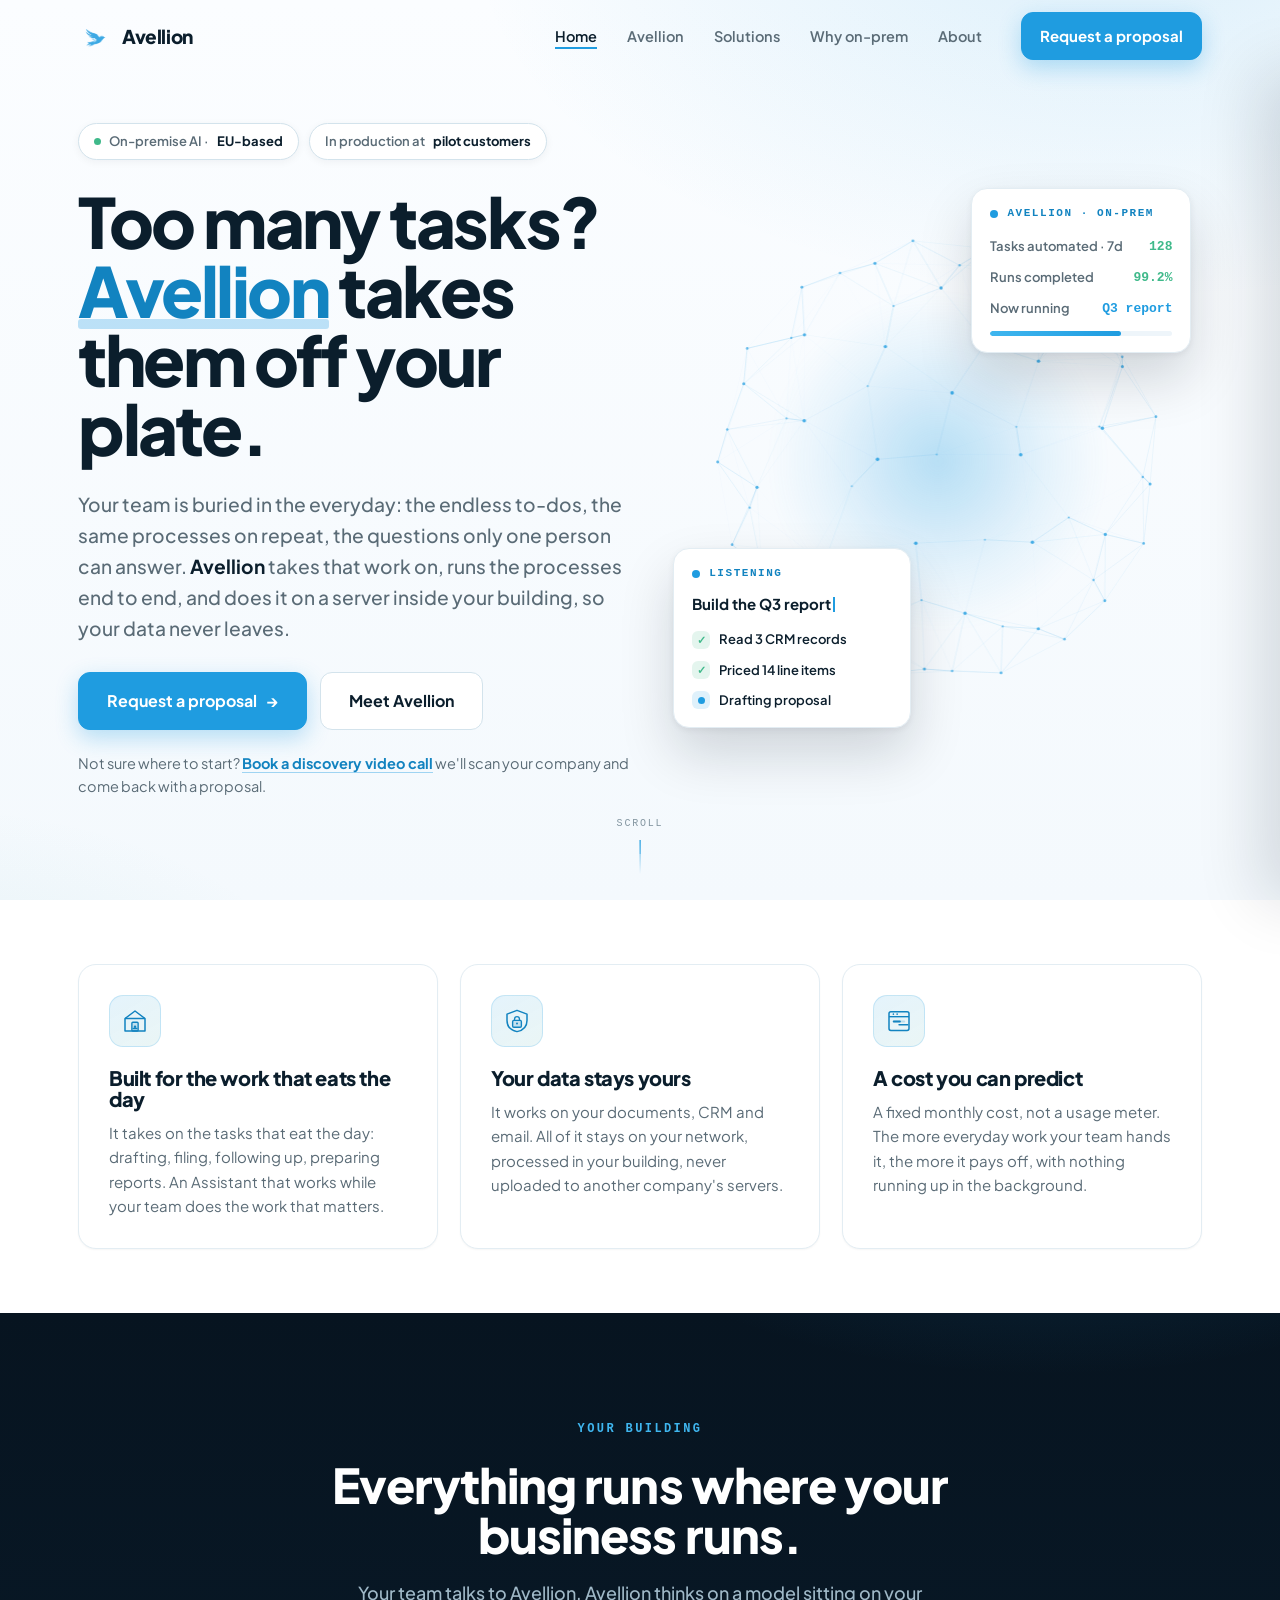
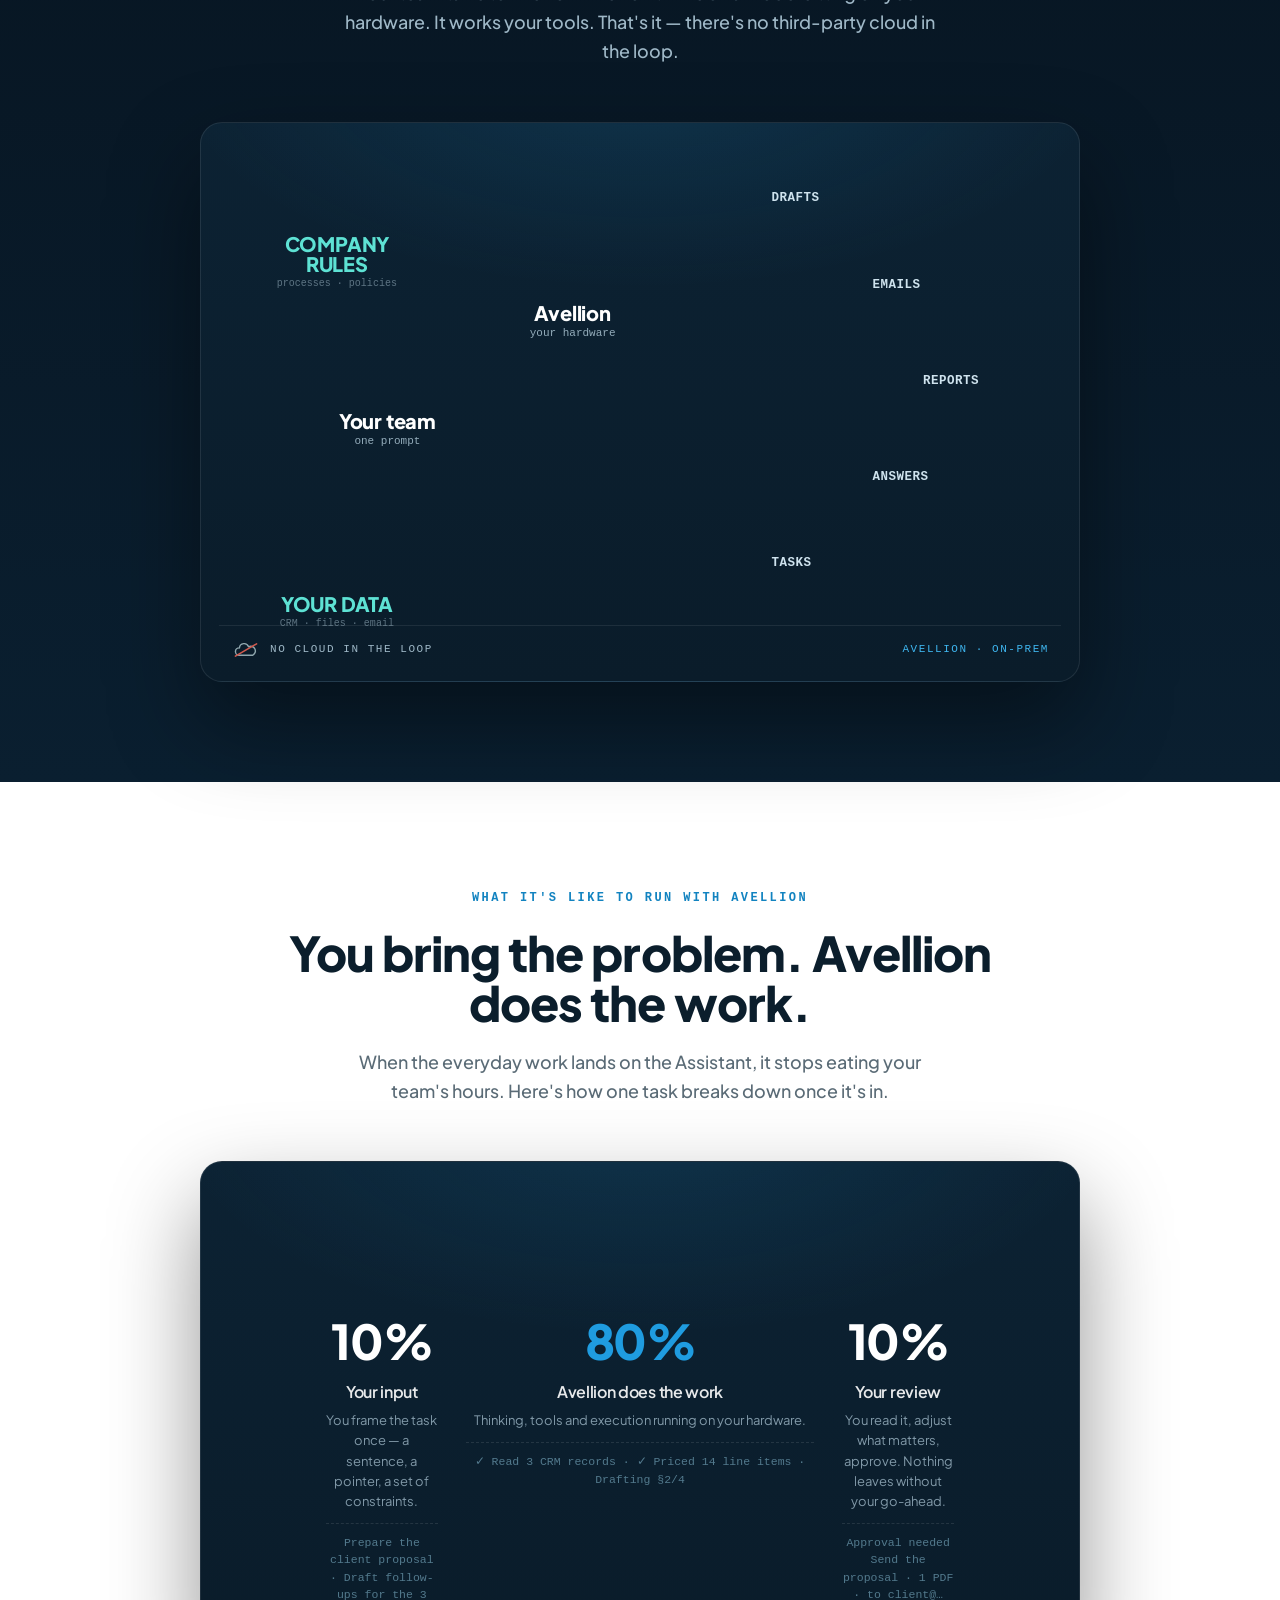
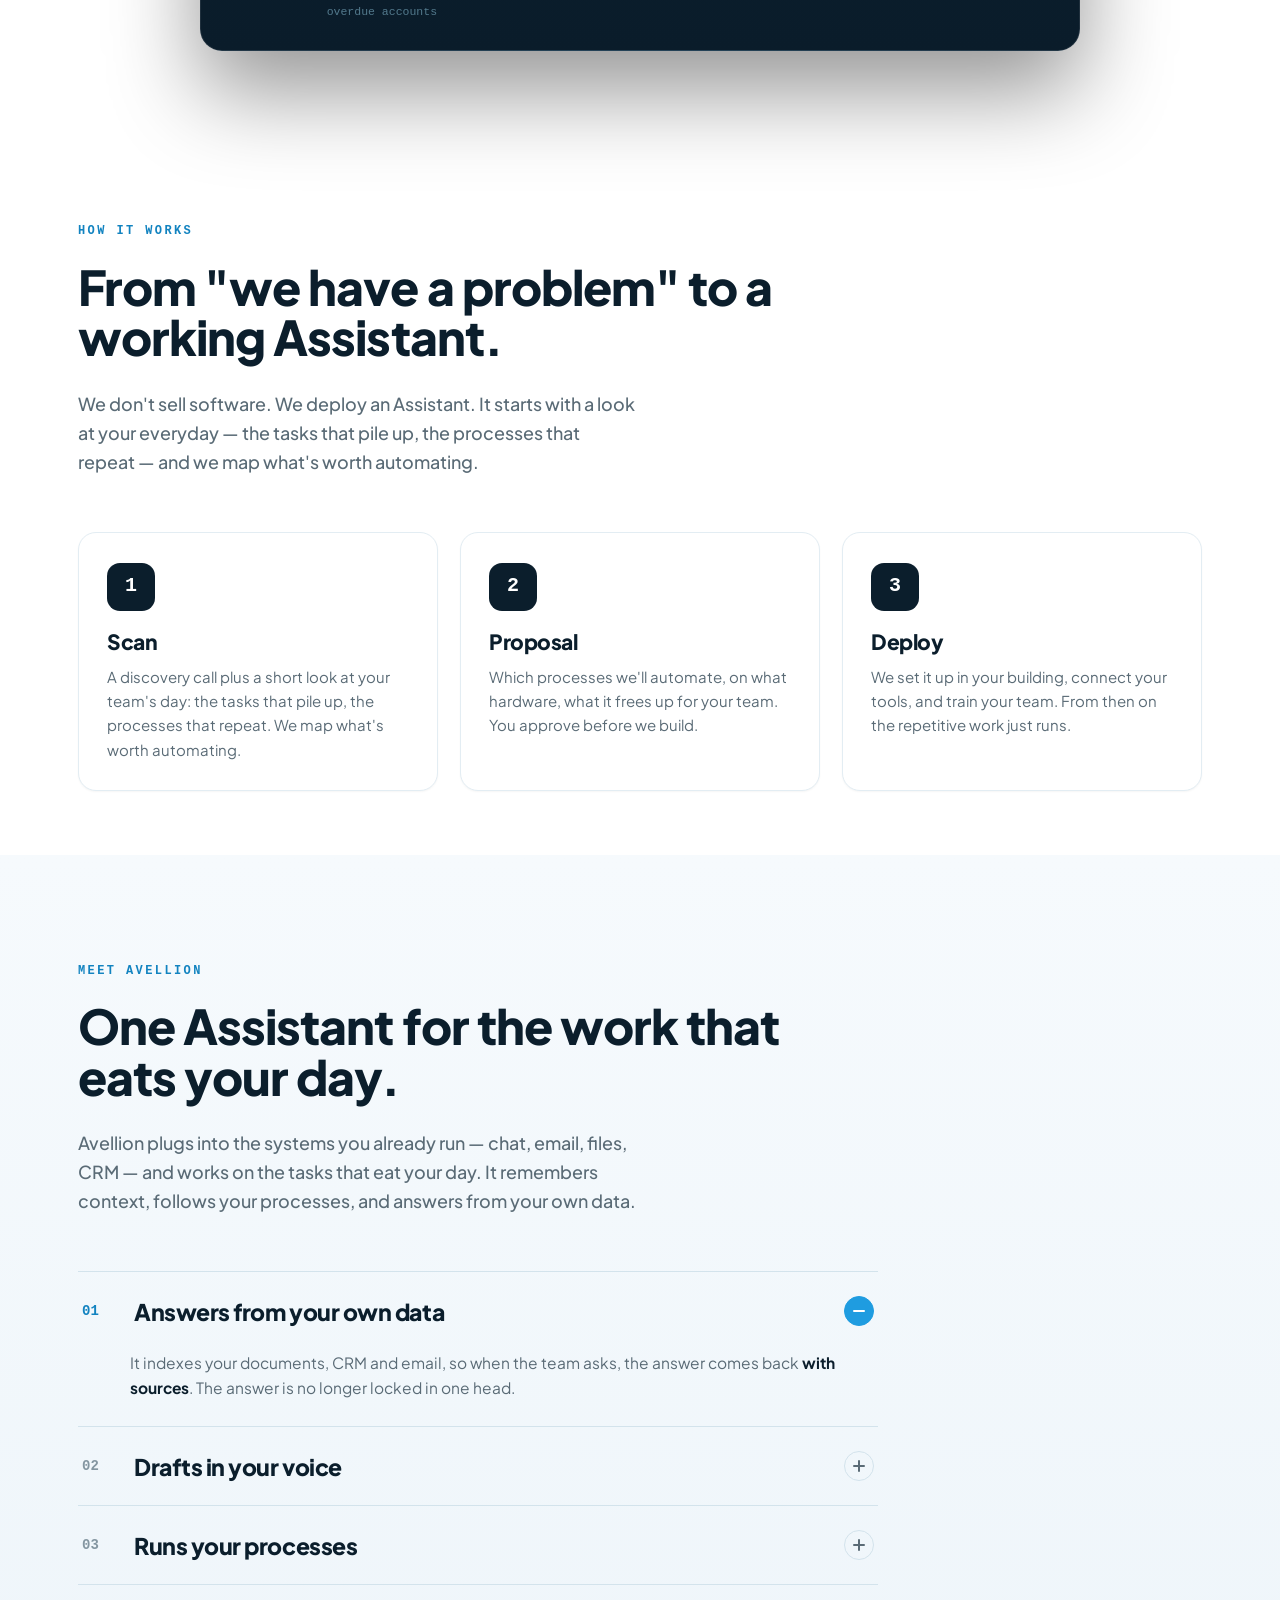
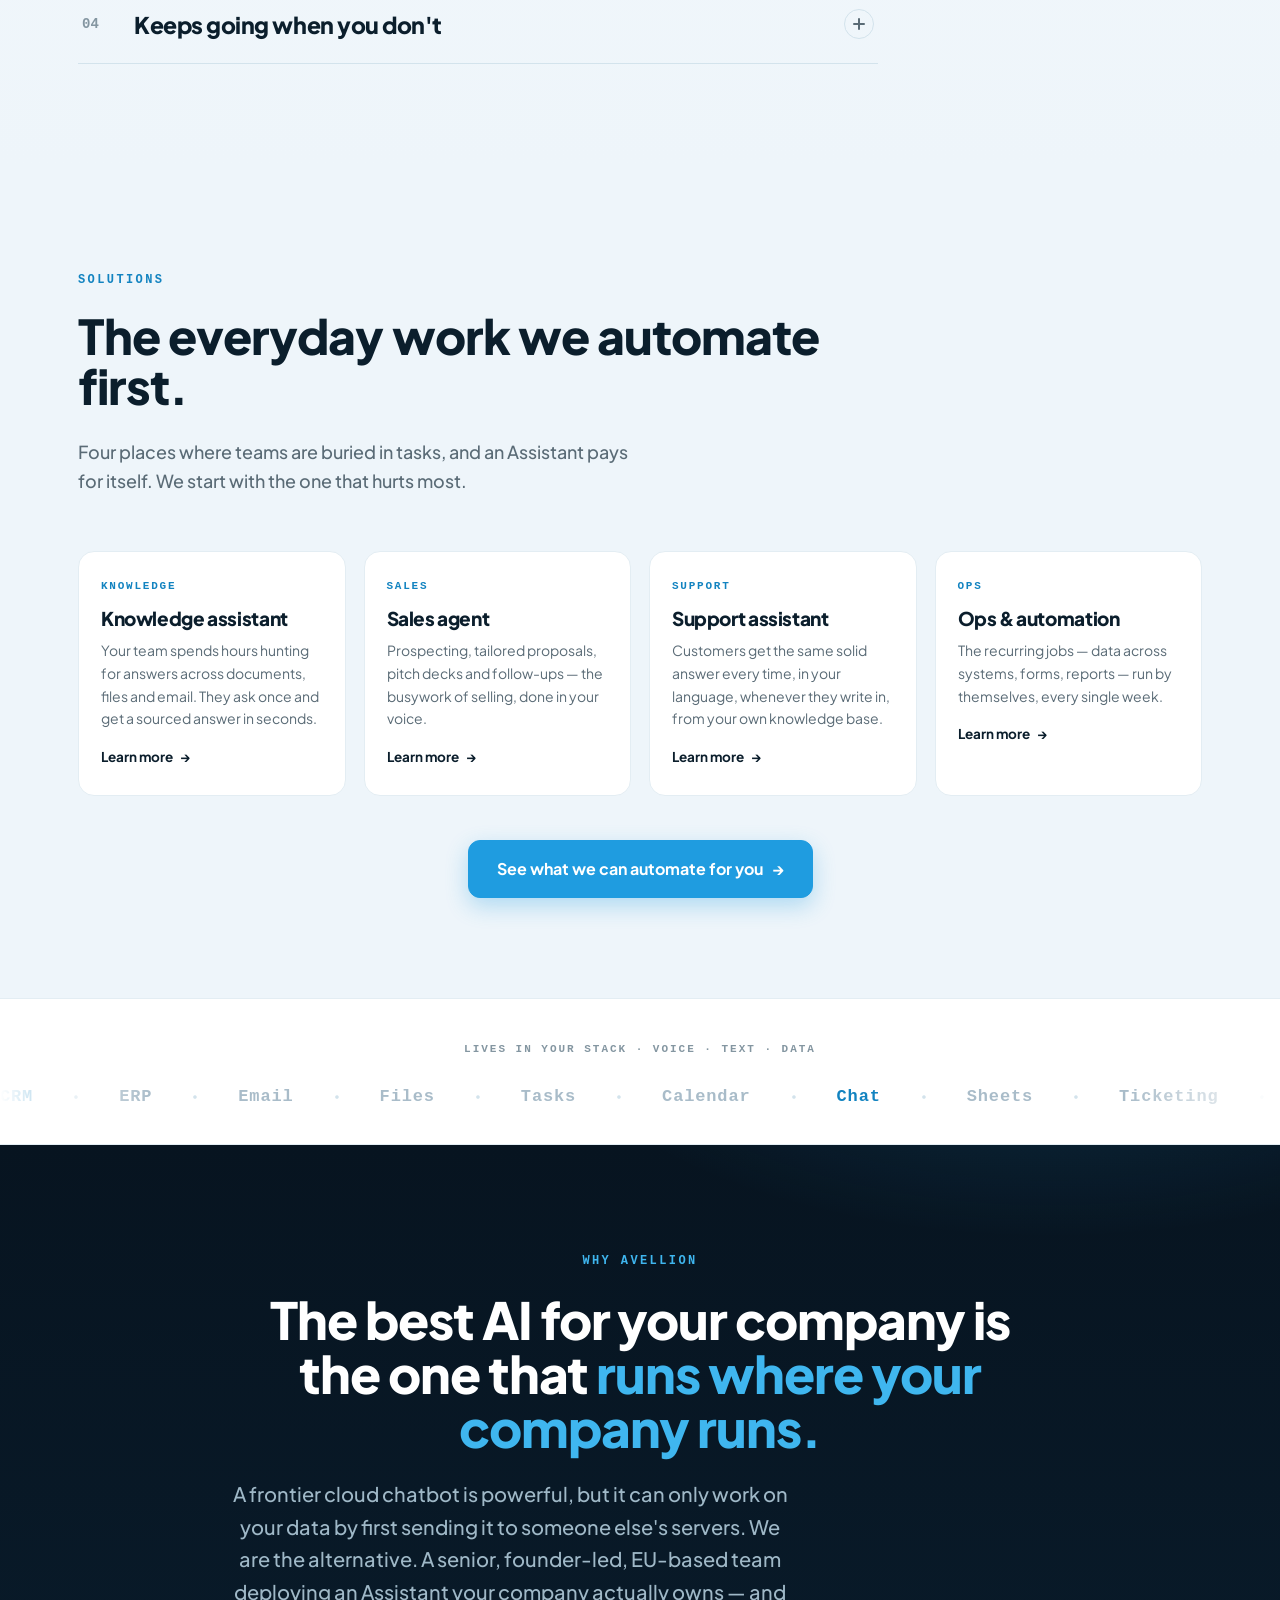
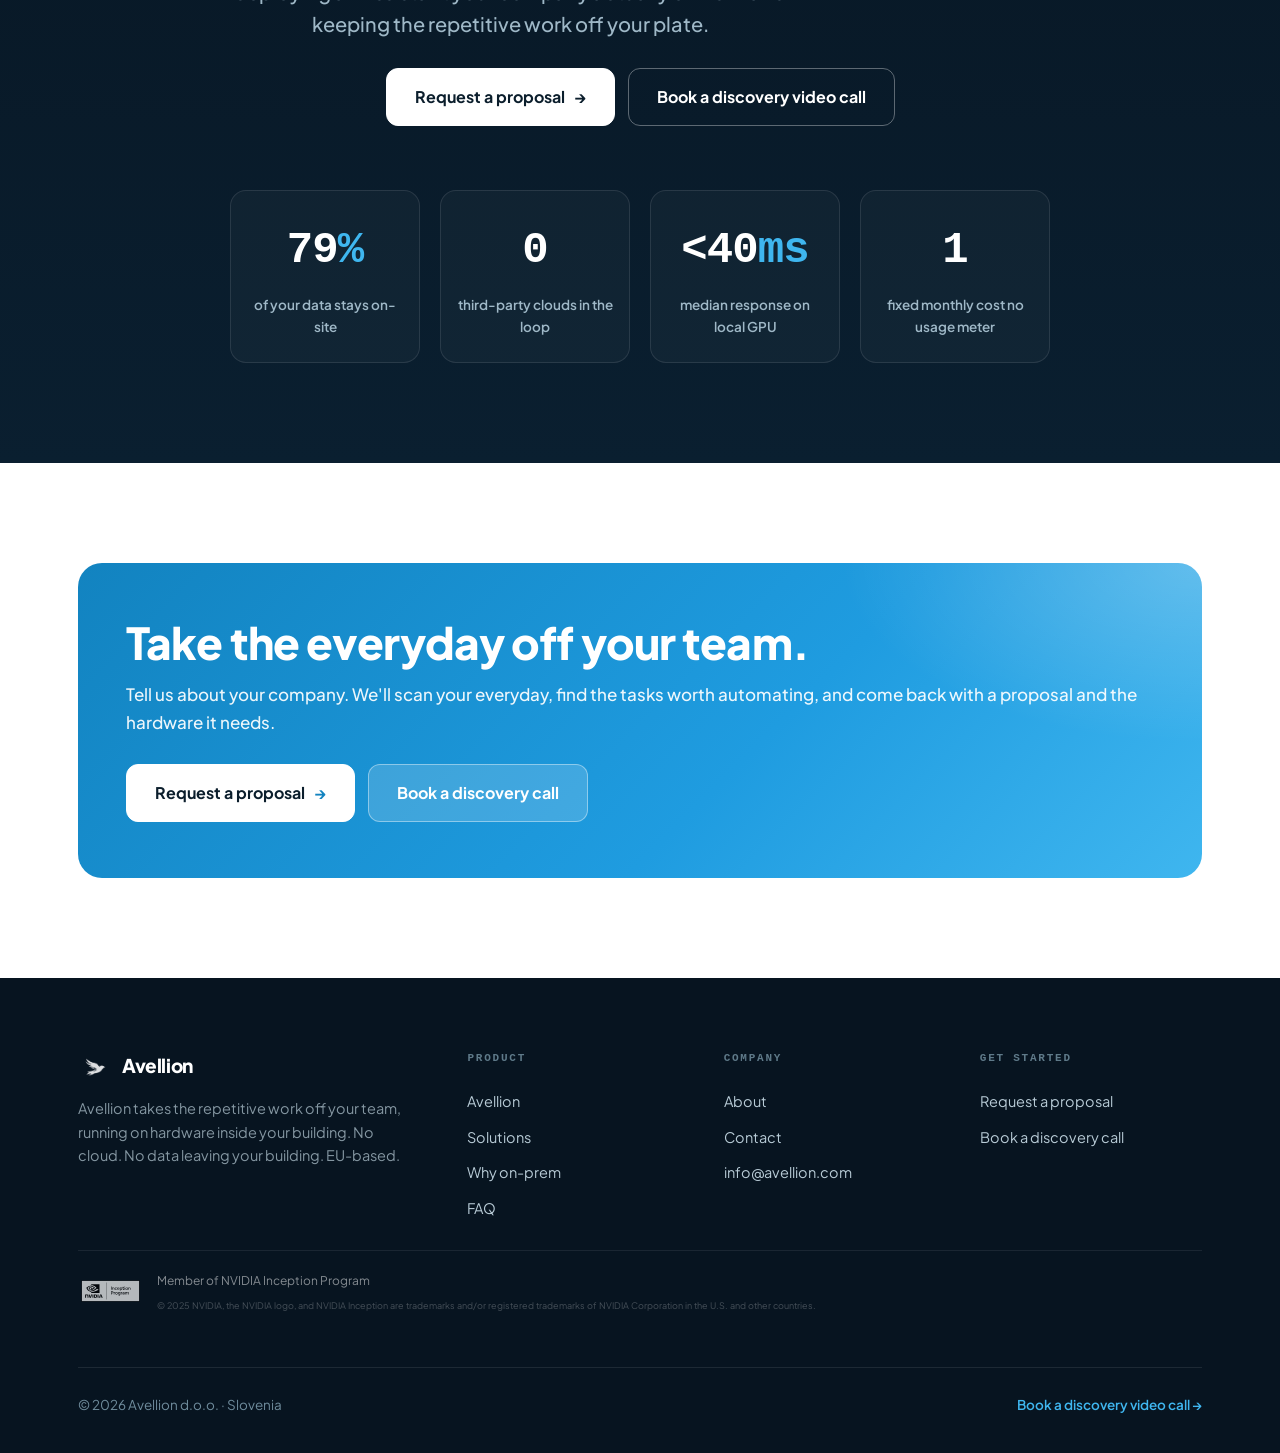
==== commit 33f2fa54: "Responsive mobile 'Your Building' diagram: stage scales via aspect-ratio, label fonts scale via clam" ====
--- a/index.html
+++ b/index.html
@@ -205,10 +205,10 @@
 /* Mobile: building diagram */
 @media(max-width:767px){
   .bld-stage{aspect-ratio:3/4;overflow:hidden}
-  .lb-t{font-size:13px !important}
+  .lb-t{font-size:clamp(10px,3.3vw,15px) !important}
   .lb-s{font-size:8.5px !important}
-  .lb-tool .lb-t{font-size:9.5px !important}
-  .lb-input .lb-t{font-size:13px !important}
+  .lb-tool .lb-t{font-size:clamp(7.5px,2.4vw,11px) !important}
+  .lb-input .lb-t{font-size:clamp(10px,3.3vw,15px) !important}
   .lb-team{transform:translate(-50%,calc(-50% + 30px)) !important}
   .lb-input{transform:translate(-50%,calc(-50% + 30px)) !important}
   .lb-hub{transform:translate(-50%,calc(-100% - 28px)) !important}
@@ -346,7 +346,7 @@
   .top > .btn-primary{display:none}
   .grid-3,.steps{grid-template-columns:1fr}
   .stages{grid-template-columns:1fr}
-  .bld-stage{height:400px}
+  .bld-stage{width:100%;height:auto;aspect-ratio:3/4}
   .build-diagram{padding:12px 10px 10px}
   .lb-t{font-size:16px}
   .lb-tool .lb-t{font-size:11px}
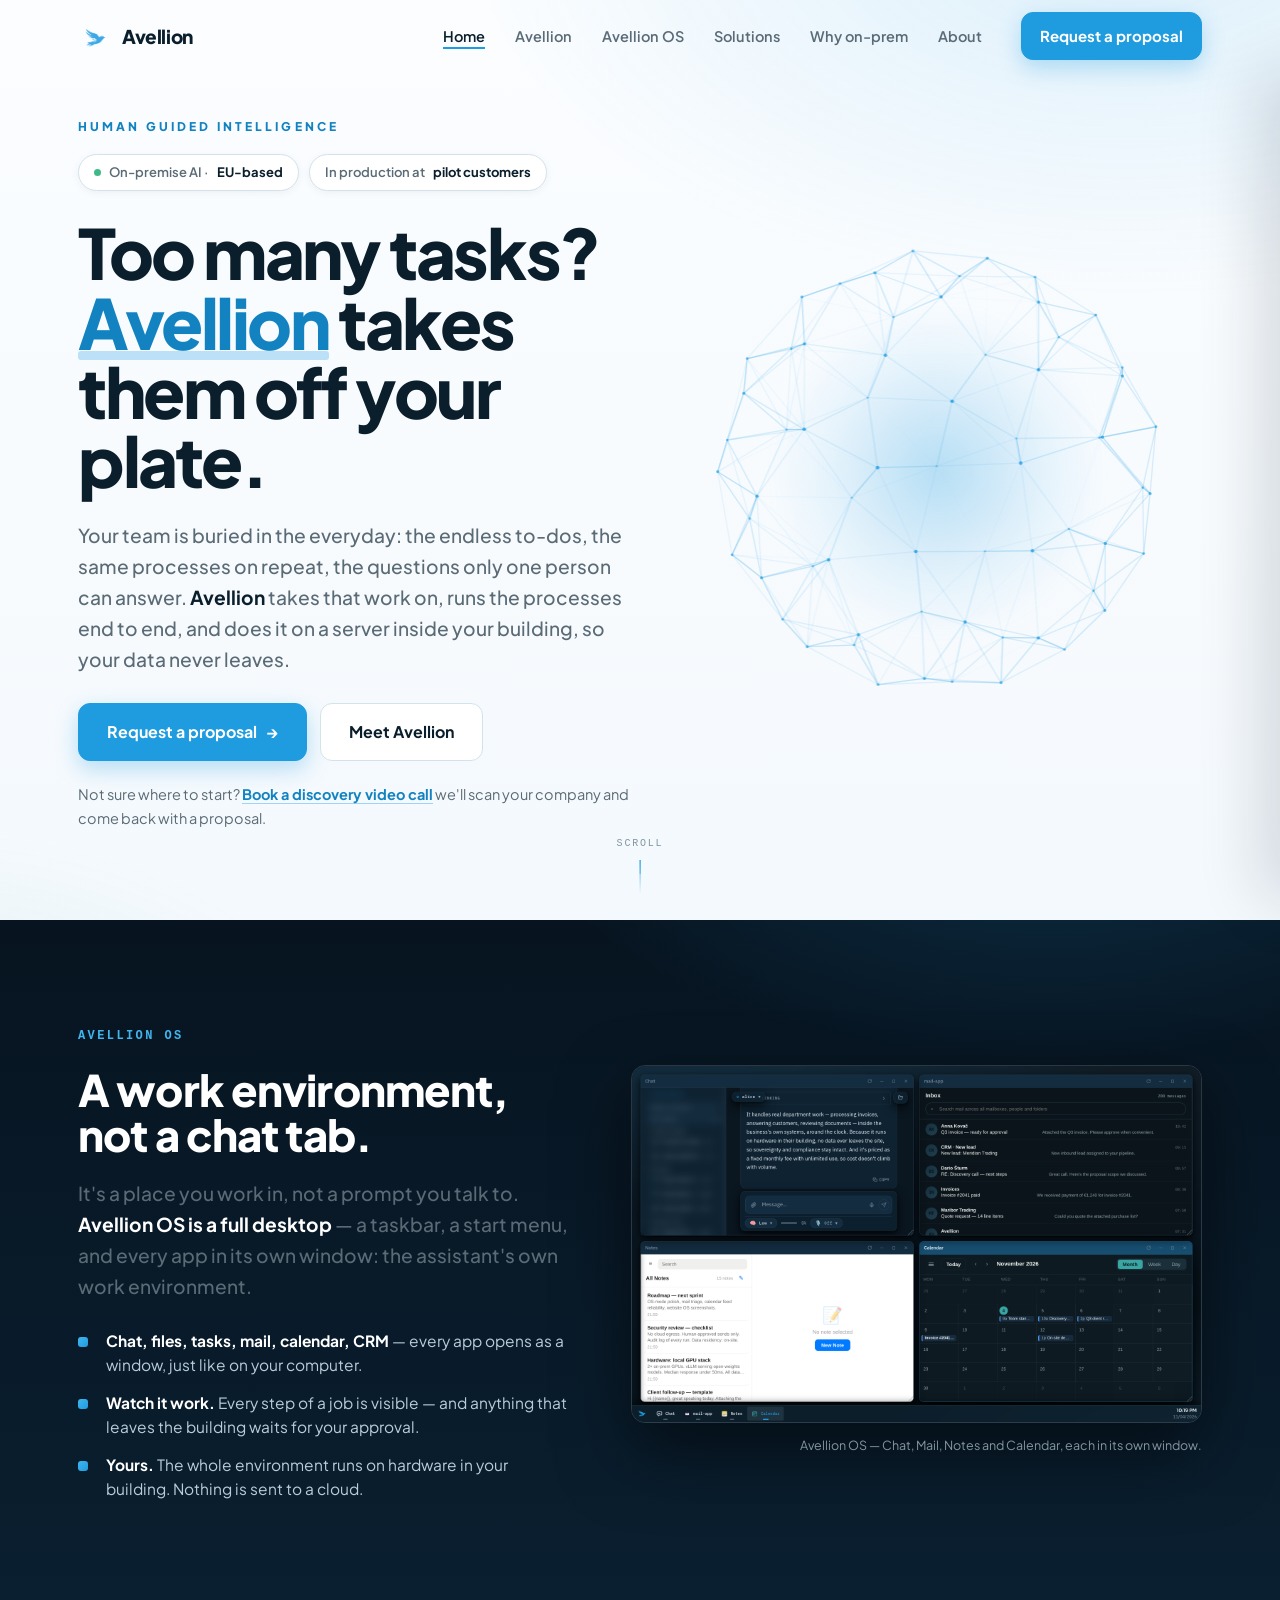
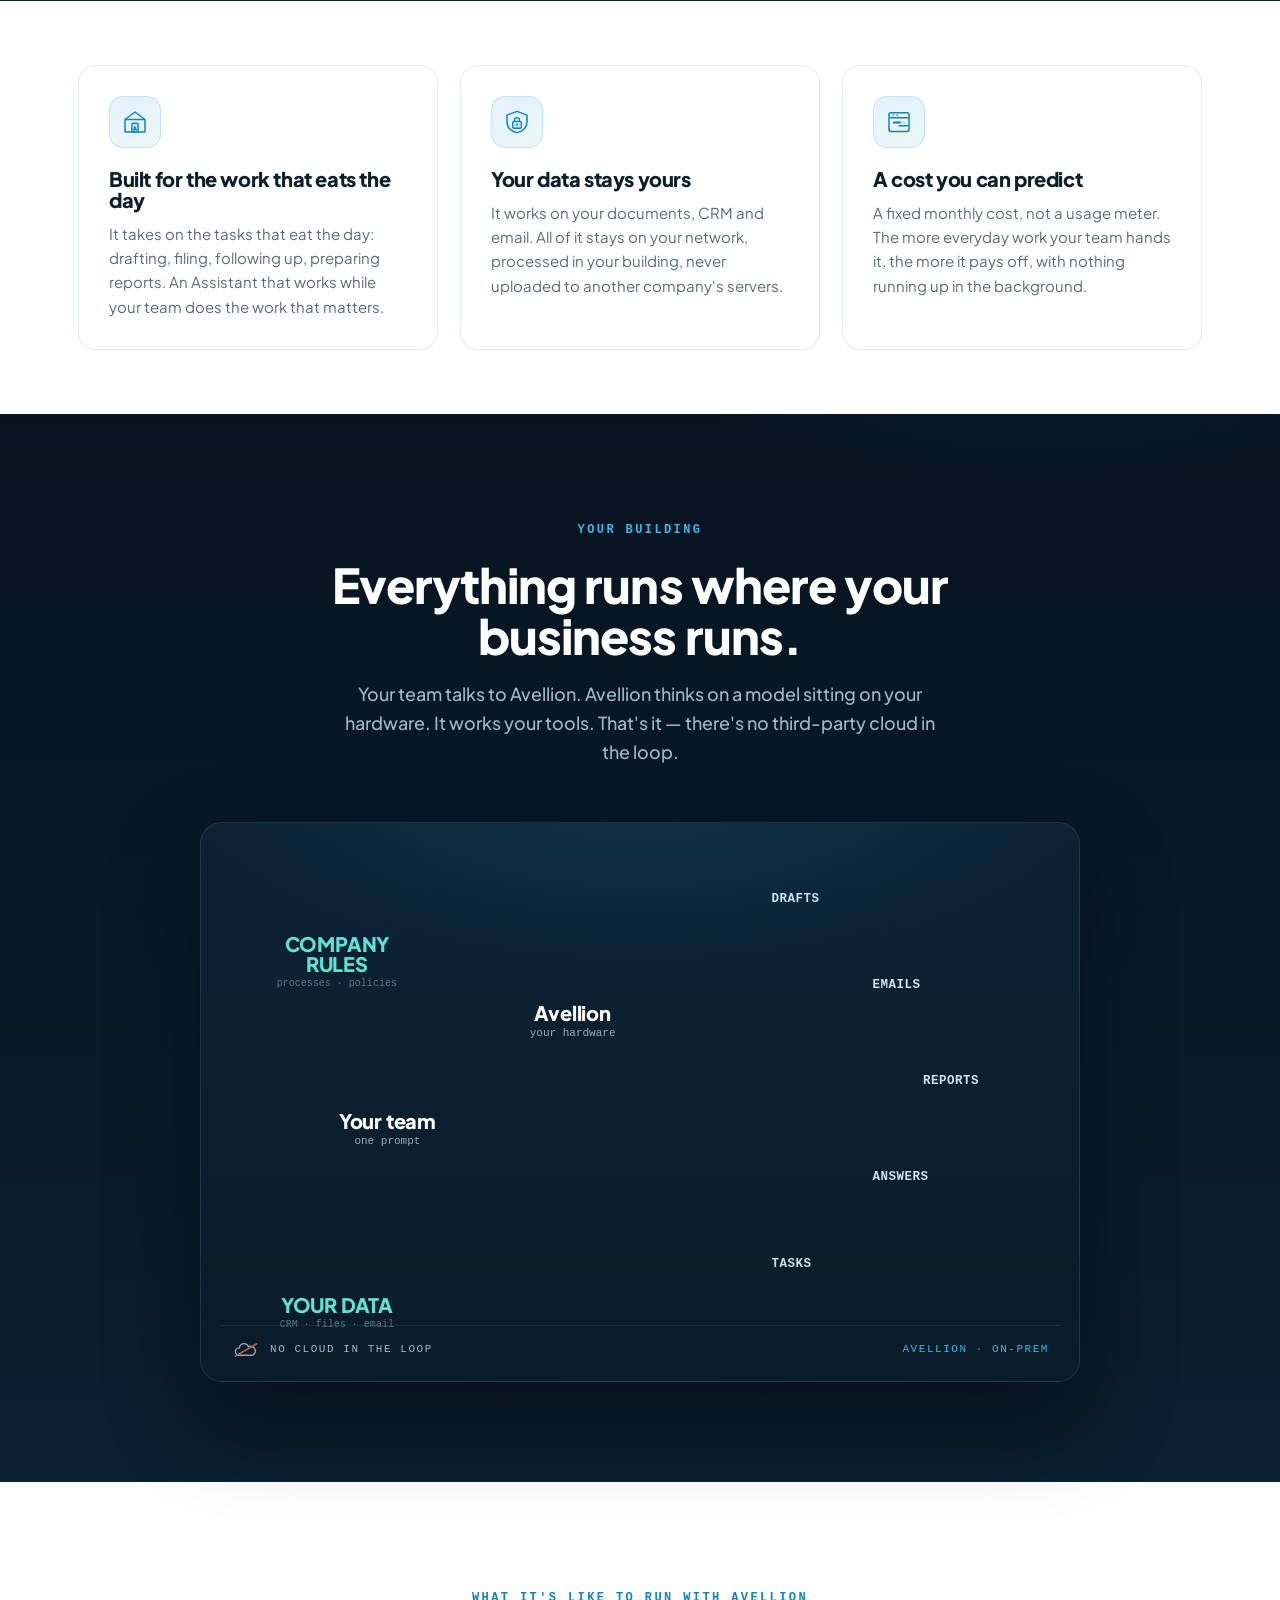
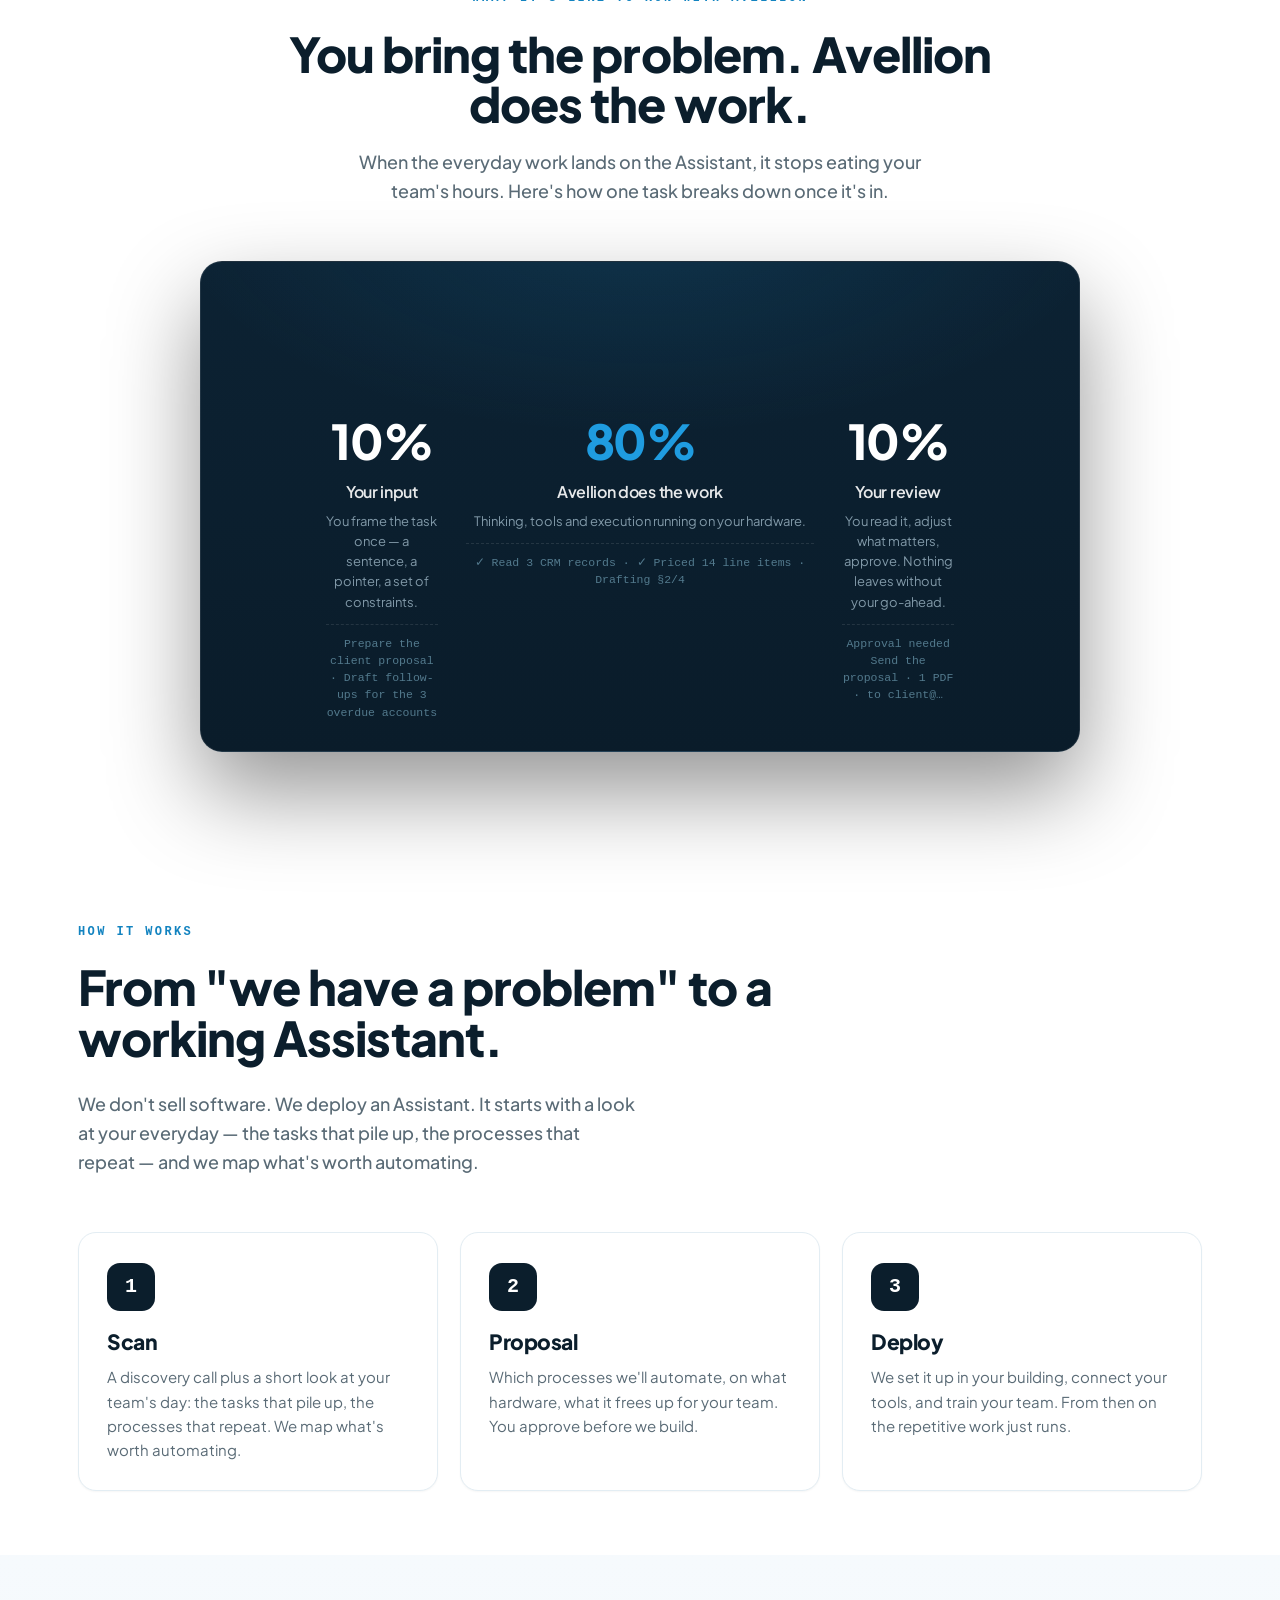
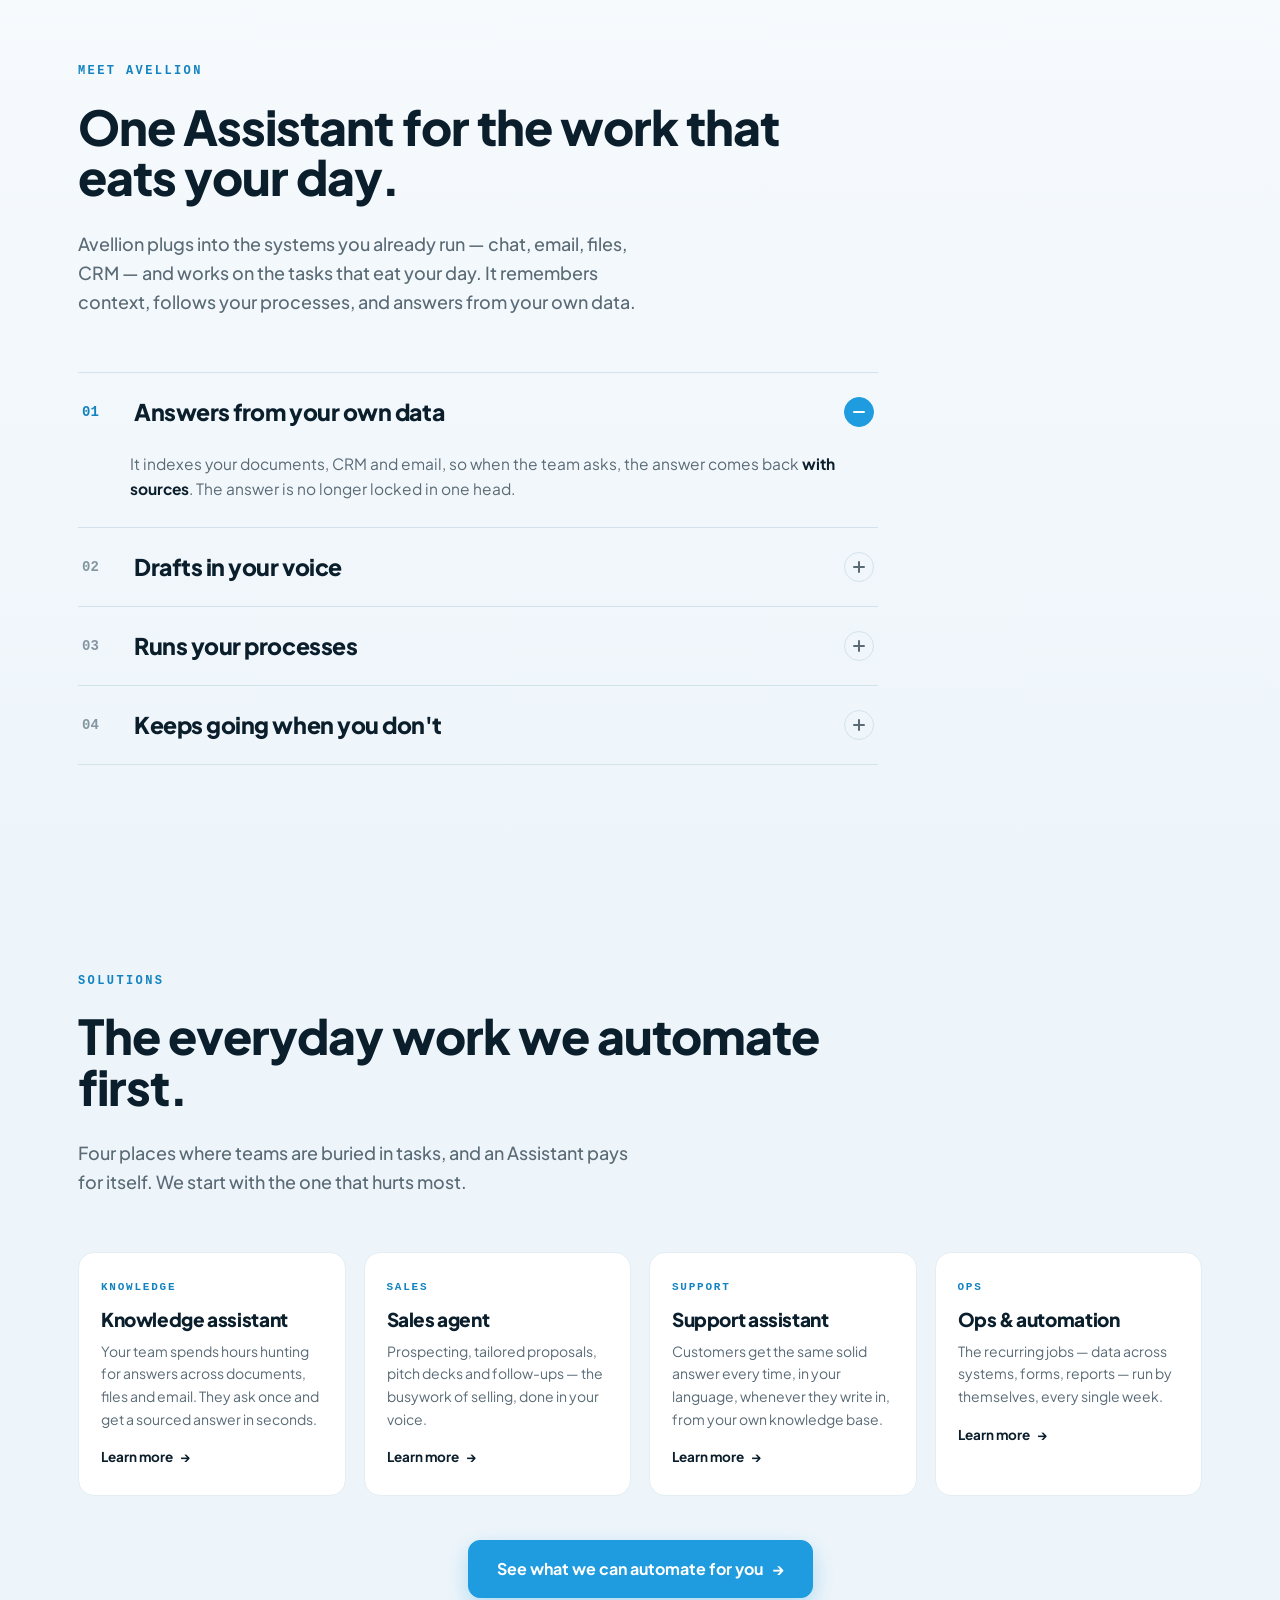
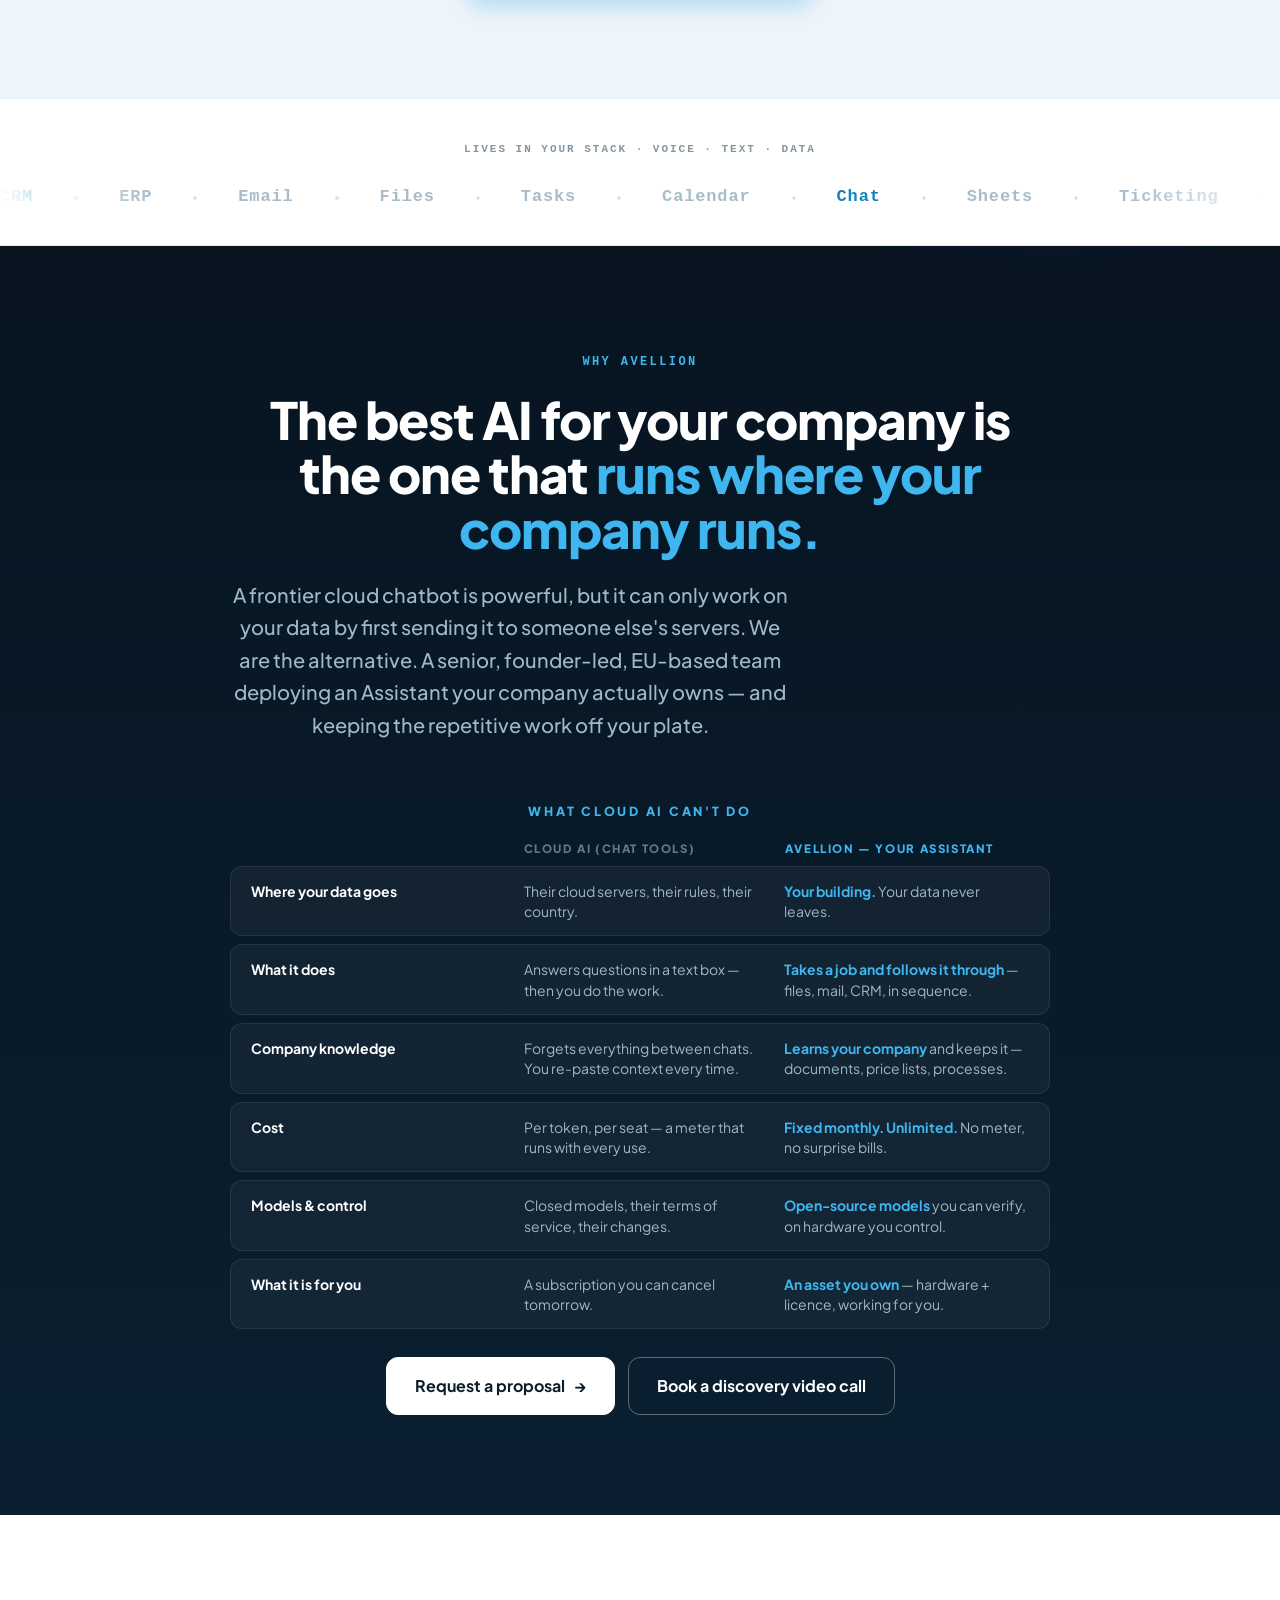
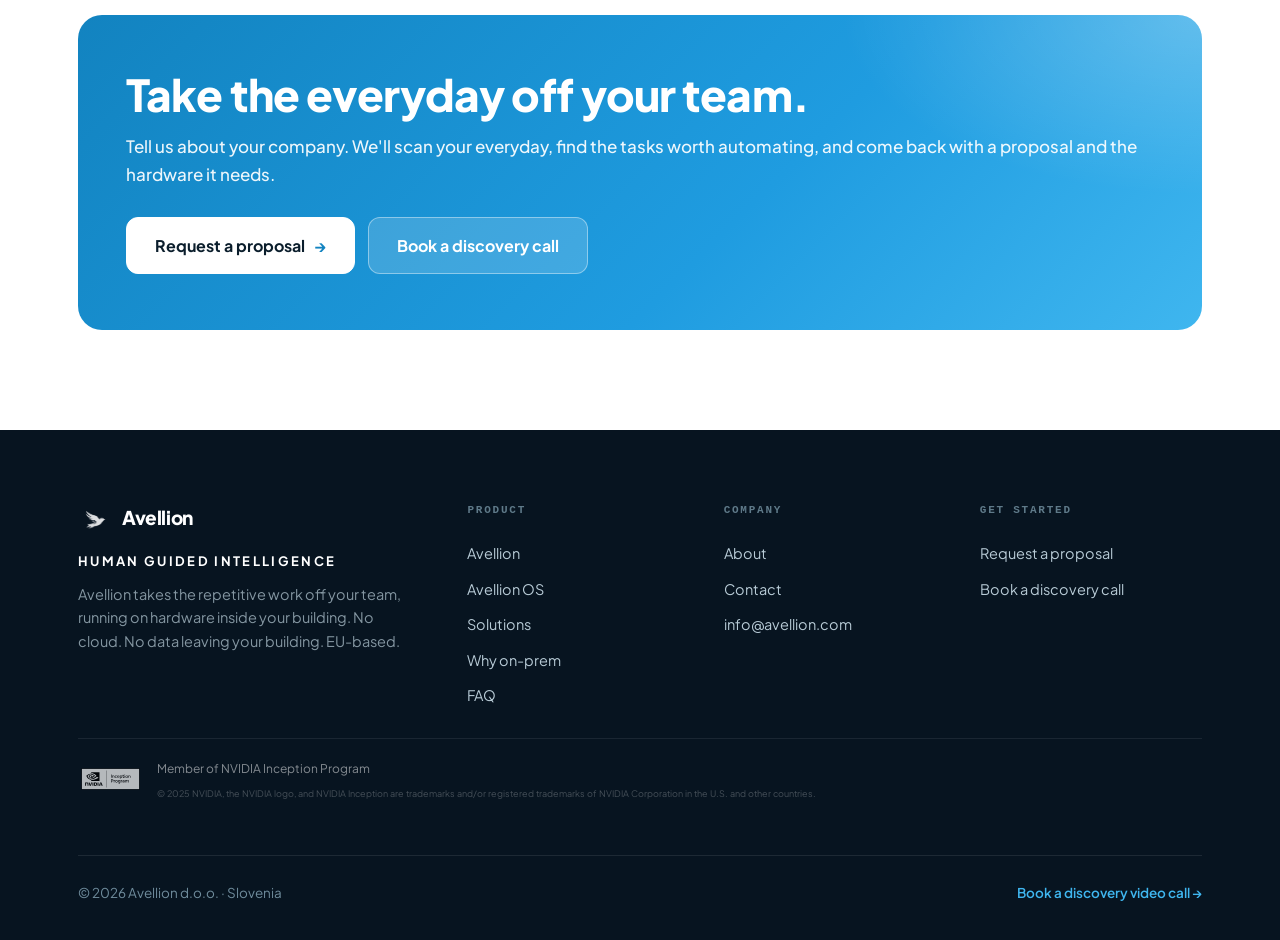
==== commit 7497c6e4: "v13: full multi-section homepage - constellation net, CRM movers, Avellion OS 4-app screenshot" ====
--- a/index.html
+++ b/index.html
@@ -5,7 +5,7 @@
 <meta name="viewport" content="width=device-width,initial-scale=1">
 <title>Avellion — the on-premise Assistant that takes the everyday off your team</title>
 <meta name="description" content="Too many tasks, the same processes on repeat, answers locked in one head? Avellion helps: it takes the everyday work off your team, automates your processes, and runs on hardware inside your building, so your data stays yours.">
-<link rel="icon" type="image/png" href="assets/icon.png">
+<link rel="icon" type="image/png" href="[data-uri]">
 <link href="https://fonts.googleapis.com/css2?family=Plus+Jakarta+Sans:wght@400;500;600;700;800&display=swap" rel="stylesheet">
 <link rel="preconnect" href="https://fonts.gstatic.com" crossorigin>
 <link href="https://fonts.googleapis.com/css2?family=Plus+Jakarta+Sans:wght@400;500;600;700;800&display=swap" rel="stylesheet">
@@ -36,6 +36,36 @@
 /* ============ SCROLL PROGRESS RAIL ============ */
 #rail{position:fixed;top:0;left:0;height:3px;width:100%;transform:scaleX(0);transform-origin:0 50%;
   background:linear-gradient(90deg,var(--acc-3),var(--acc) 55%,var(--teal));z-index:200;transition:transform .08s linear;will-change:transform}
+
+
+/* ============ BRAND MOTTO ============ */
+.motto{display:inline-flex;align-items:center;gap:10px;font-size:12px;font-weight:800;letter-spacing:.26em;text-transform:uppercase;color:var(--acc-2);margin:0 0 18px}
+
+/* ============ AVELLION OS ============ */
+.os .os-grid{display:grid;grid-template-columns:1fr 1.15fr;gap:56px;align-items:center}
+.os h2{font-size:clamp(28px,3.4vw,46px)}
+.os .lede{margin-top:20px}
+.os-list{list-style:none;padding:0;margin:26px 0 0;display:grid;gap:14px}
+.os-list li{position:relative;padding-left:28px;font-size:15.5px;color:#b9cdd9;line-height:1.55}
+.os-list li::before{content:"";position:absolute;left:0;top:8px;width:10px;height:10px;border-radius:3px;background:linear-gradient(135deg,var(--acc-3),var(--acc))}
+.os-list li b{color:#fff;font-weight:700}
+.os-visual{position:relative}
+.os-visual img{width:100%;border-radius:14px;border:1px solid rgba(255,255,255,.14);box-shadow:0 30px 70px rgba(0,0,0,.5);transform:translateY(24px);opacity:0;transition:transform .9s var(--ease),opacity .9s var(--ease)}
+.os-visual.in img,.os-visual.reveal.in img{transform:none;opacity:1}
+.os-cap{margin-top:12px;font-size:12.5px;color:var(--soft);text-align:right}
+@media(max-width:920px){.os .os-grid{grid-template-columns:1fr;gap:40px}.os-list li{font-size:14.5px}}
+
+/* ============ COMPARISON (dark) ============ */
+.cmp{max-width:980px;margin:60px auto 0;text-align:left}
+.cmp-k{font-size:12.5px;font-weight:800;letter-spacing:.22em;text-transform:uppercase;color:var(--acc-3);text-align:center;margin-bottom:20px}
+.cmp-row{display:grid;grid-template-columns:1.05fr 1fr 1fr;gap:16px;align-items:start;background:rgba(255,255,255,.045);border:1px solid rgba(255,255,255,.08);border-radius:12px;padding:14px 20px;margin-bottom:8px}
+.cmp-row span{font-size:14px;color:#9fb8c7;line-height:1.45}
+.cmp-row .q{color:#fff;font-weight:700}
+.cmp-row .win b{color:var(--acc-3)}
+.cmp-head{background:none;border:none;padding:0 20px 6px;margin-bottom:2px}
+.cmp-head span{font-size:11.5px;font-weight:800;letter-spacing:.14em;text-transform:uppercase;color:#5f7a89}
+.cmp-head .win{color:var(--acc-3)}
+@media(max-width:860px){.cmp-row{grid-template-columns:1fr;gap:5px;padding:14px 16px}.cmp-head{display:none}.cmp-row .q{margin-bottom:4px}}
 
 /* ============ NAV ============ */
 .site{position:fixed;top:0;left:0;right:0;z-index:120;transition:background .35s var(--ease),box-shadow .35s var(--ease),backdrop-filter .35s}
@@ -189,6 +219,16 @@
 .build-diagram .cap .no-cloud svg{width:30px;height:18px;flex:0 0 auto}
 /* HTML labels over the canvas (crisp, single source, countable) */
 .bld-labels{position:absolute;inset:0;pointer-events:none;z-index:2}
+
+@media(max-width:767px){
+  .bld-stage{aspect-ratio:3/4;overflow:hidden}
+  .lb-t{font-size:clamp(10px,3.3vw,15px) !important}
+  .lb-tool .lb-t{font-size:clamp(7.5px,2.4vw,11px) !important}
+  .lb-input .lb-t{font-size:clamp(10px,3.3vw,15px) !important}
+  .bld-labels .lb-s{display:none !important}
+  .bld-labels .lb-verb{display:none}
+  html{overflow-x:hidden}
+}
 .bld-lb{position:absolute;line-height:1}
 .lb-team{transform:translate(-50%,calc(-50% + 48px));text-align:center}
 .lb-hub{transform:translate(-50%,calc(-100% - 42px));text-align:center}
@@ -209,13 +249,20 @@
   .lb-s{font-size:8.5px !important}
   .lb-tool .lb-t{font-size:clamp(7.5px,2.4vw,11px) !important}
   .lb-input .lb-t{font-size:clamp(10px,3.3vw,15px) !important}
-  .lb-team{transform:translate(-50%,calc(-50% + 30px)) !important}
-  .lb-input{transform:translate(-50%,calc(-50% + 30px)) !important}
+  .lb-team{transform:translate(18px,-50%) !important;text-align:left !important}
+  .lb-input{transform:translate(18px,-50%) !important;text-align:left !important}
   .lb-hub{transform:translate(-50%,calc(-100% - 28px)) !important}
-  .lb-tool{transform:translate(-50%,calc(-50% + 18px)) !important;text-align:center}
+  .lb-tool{transform:translate(calc(-100% - 16px),-50%) !important;text-align:right !important}
+  .bld-labels .lb-verb{display:none}
   .lb-input .lb-t{white-space:nowrap !important}
   .bld-labels .lb-s{display:none !important}
+  .lb-t{font-size:clamp(10px,3.3vw,15px) !important}
+  .lb-tool .lb-t{font-size:clamp(7.5px,2.4vw,11px) !important}
+  .lb-input .lb-t{font-size:clamp(9px,3vw,15px) !important}
+
+  .bld-labels .lb-tool .lb-verb{display:none}
 }
+@media(max-width:1023px){.top > .btn-primary{display:none}}
 
 /* ============ 10/80/10 ============ */
 .share{display:flex;flex-direction:column;border-radius:20px;overflow:hidden;border:1px solid var(--rule2);background:#fff;box-shadow:var(--shadow);position:relative}
@@ -382,11 +429,12 @@
 
 <header class="site" id="site">
   <nav class="top" aria-label="Primary">
-    <a class="brand" href="#top"><img src="assets/logo-bird.png" alt="Avellion"><span class="word">Avellion</span></a>
+    <a class="brand" href="#top"><img src="[data-uri]" alt="Avellion"><span class="word">Avellion</span></a>
     <button class="burger" id="burger" aria-label="Menu" aria-expanded="false"><span></span><span></span><span></span></button>
     <ul class="navlist">
       <li><a href="#top" class="active">Home</a></li>
       <li><a href="#meet">Avellion</a></li>
+      <li><a href="#os">Avellion OS</a></li>
       <li><a href="#solutions">Solutions</a></li>
       <li><a href="#building">Why on-prem</a></li>
       <li><a href="#why">About</a></li>
@@ -398,6 +446,7 @@
 <div class="mobile-nav" id="mobileNav">
   <a href="#top">Home</a>
   <a href="#meet">Avellion</a>
+  <a href="#os">Avellion OS</a>
   <a href="#solutions">Solutions</a>
   <a href="#building">Why on-prem</a>
   <a href="#why">About</a>
@@ -410,7 +459,8 @@
 <section class="hero" id="hero">
   <div class="wrap">
     <div>
-      <div class="badge-row reveal-stag" style="--rd:0">
+      <p class="motto reveal-stag" style="--rd:0">Human Guided Intelligence</p>
+      <div class="badge-row reveal-stag" style="--rd:80">
         <span class="badge"><span class="dot"></span>On-premise AI · <b>EU-based</b></span>
         <span class="badge">In production at <b>pilot customers</b></span>
       </div>
@@ -426,31 +476,31 @@
     <div class="hero-visual" aria-hidden="true">
       <div class="glow-orb"></div>
       <canvas id="globe"></canvas>
-      <div class="float-card fc-status">
-        <div class="fc-pad">
-          <div class="fc-head"><span class="live-dot"></span><span class="fc-title">Avellion · On-prem</span></div>
-          <div class="rows">
-            <div class="row"><span class="k">Tasks automated · 7d</span><span class="v ok" data-count="128">0</span></div>
-            <div class="row"><span class="k">Runs completed</span><span class="v ok" data-count="99.2" data-suf="%">0</span></div>
-            <div class="row"><span class="k">Now running</span><span class="v run">Q3 report</span></div>
-            <div class="bar"><i></i></div>
-          </div>
-        </div>
-      </div>
-      <div class="float-card fc-task">
-        <div class="fc-pad">
-          <div class="fc-head"><span class="live-dot"></span><span class="fc-title">Listening</span></div>
-          <div class="fc-text" style="font-weight:700"><span id="type1">Build the Q3 report</span><span class="caret"></span></div>
-          <div class="ft-list">
-            <div class="ft"><span class="ck">✓</span>Read 3 CRM records</div>
-            <div class="ft"><span class="ck">✓</span>Priced 14 line items</div>
-            <div class="ft"><span class="ck run"></span>Drafting proposal</div>
-          </div>
-        </div>
-      </div>
     </div>
   </div>
   <div class="scroll-cue"><span>Scroll</span><span class="line"></span></div>
+</section>
+
+<!-- ================= AVELLION OS ================= -->
+<section class="sec dark os" id="os">
+  <div class="wrap">
+    <div class="os-grid">
+      <div class="os-copy">
+        <div class="kicker reveal">Avellion OS</div>
+        <h2 class="reveal" style="margin-top:20px">A work environment, <span class="accent">not a chat tab.</span></h2>
+        <p class="lede reveal">It's a place you work in, not a prompt you talk to. <b style="color:#fff">Avellion OS is a full desktop</b> — a taskbar, a start menu, and every app in its own window: the assistant's own work environment.</p>
+        <ul class="os-list reveal">
+          <li><b>Chat, files, tasks, mail, calendar, CRM</b> — every app opens as a window, just like on your computer.</li>
+          <li><b>Watch it work.</b> Every step of a job is visible — and anything that leaves the building waits for your approval.</li>
+          <li><b>Yours.</b> The whole environment runs on hardware in your building. Nothing is sent to a cloud.</li>
+        </ul>
+      </div>
+      <div class="os-visual reveal" data-rd="1">
+        <img src="[data-uri]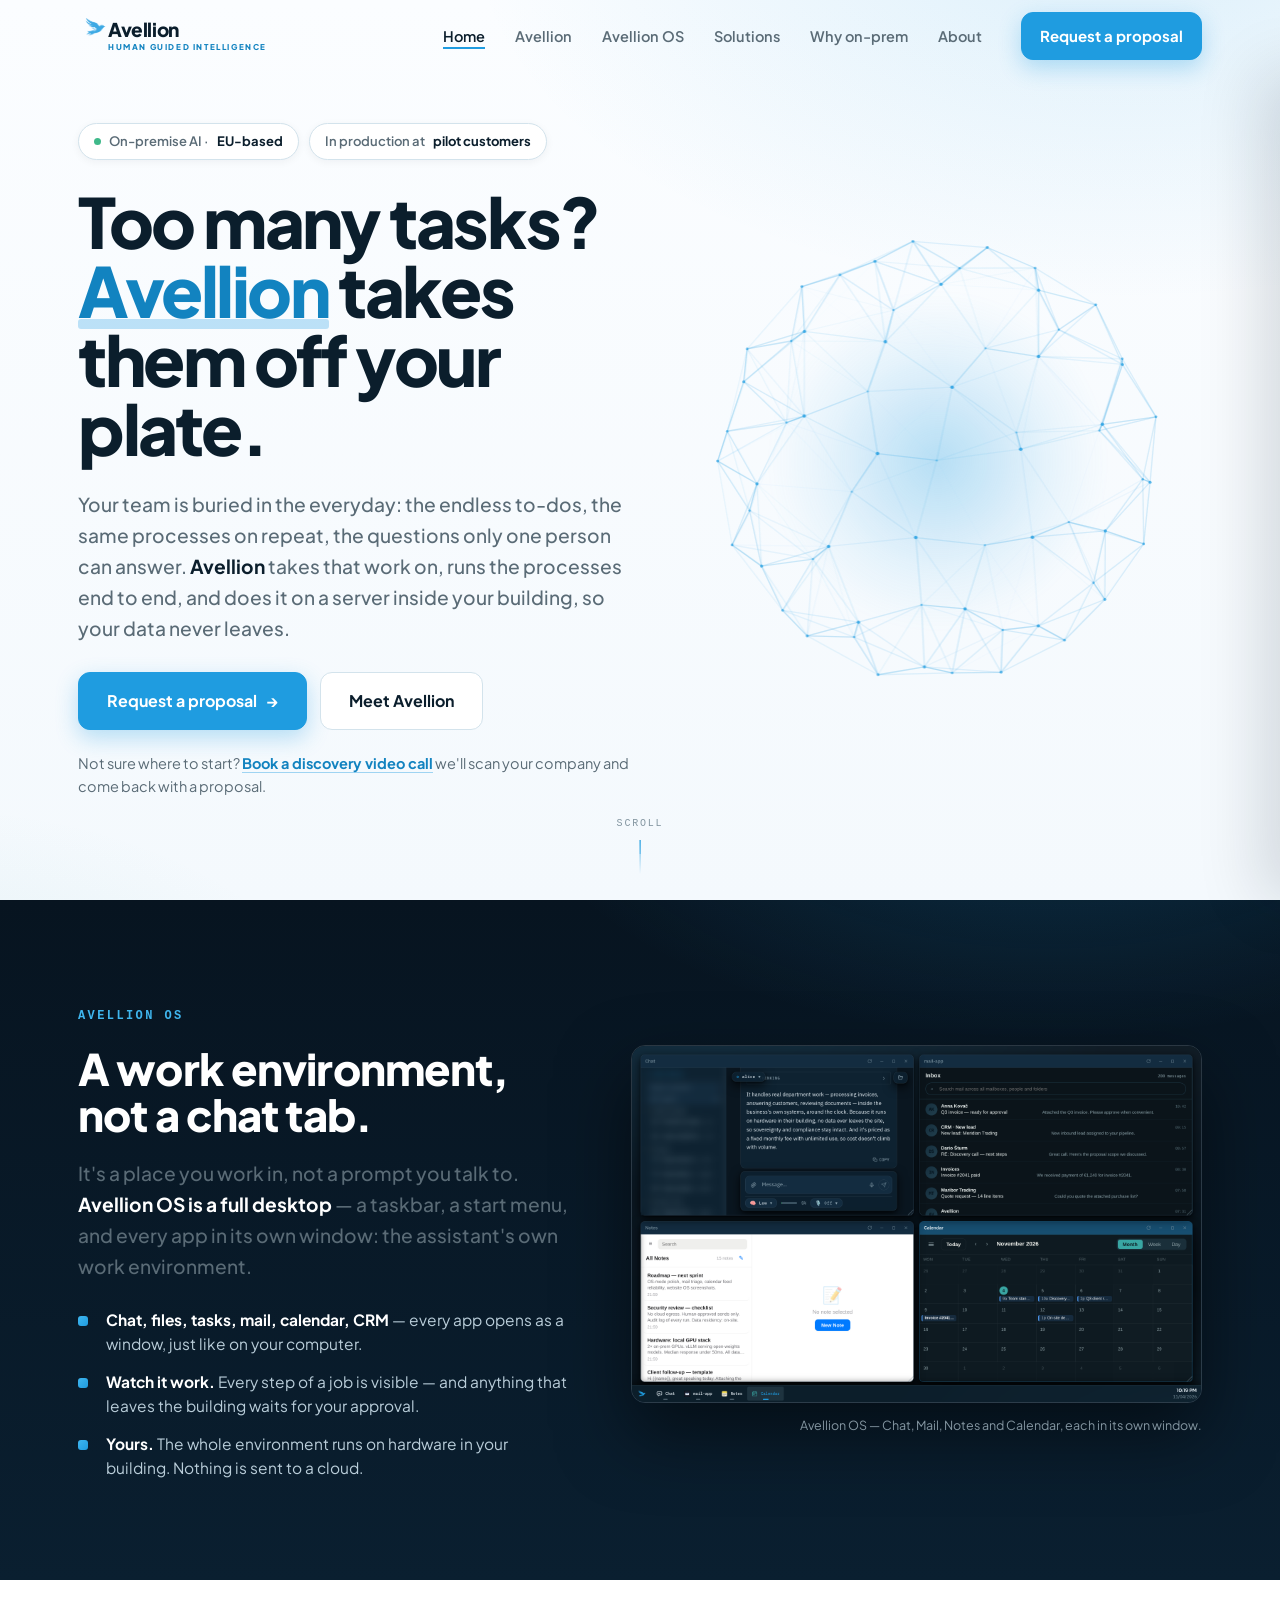
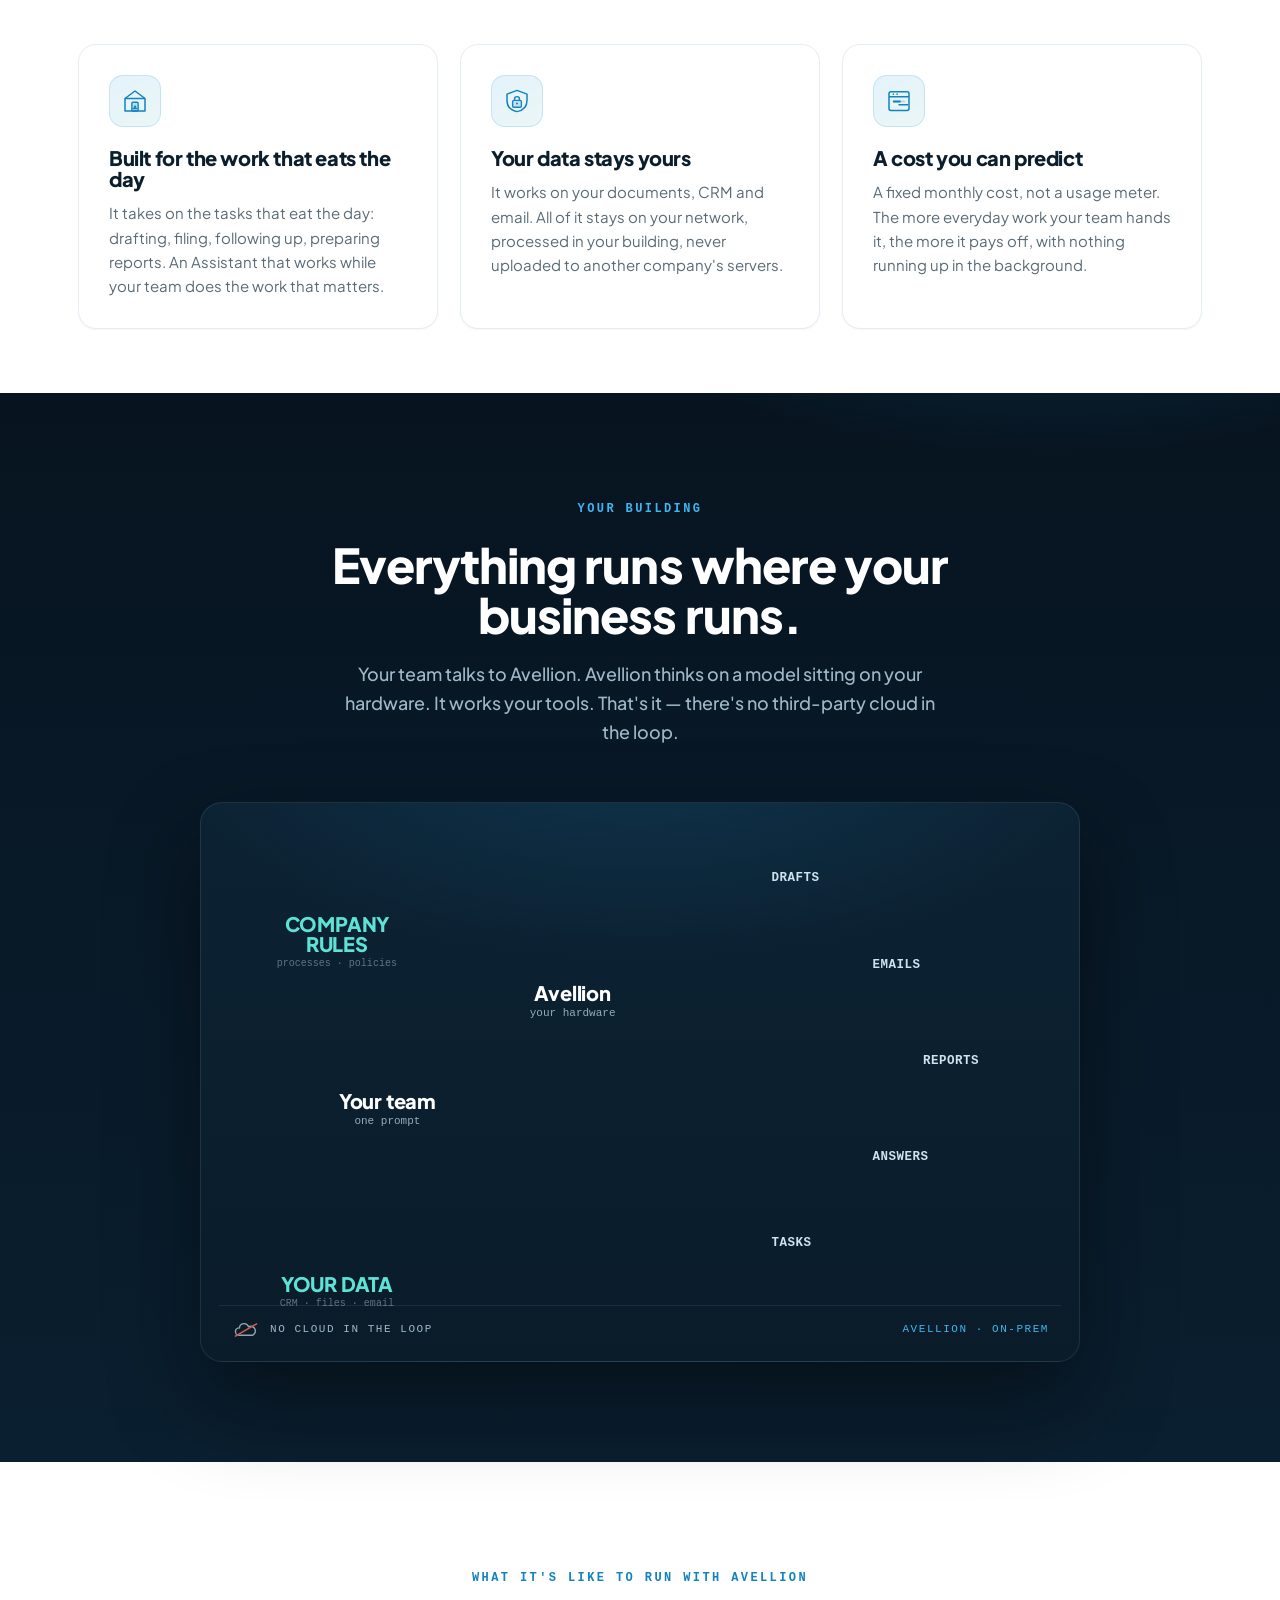
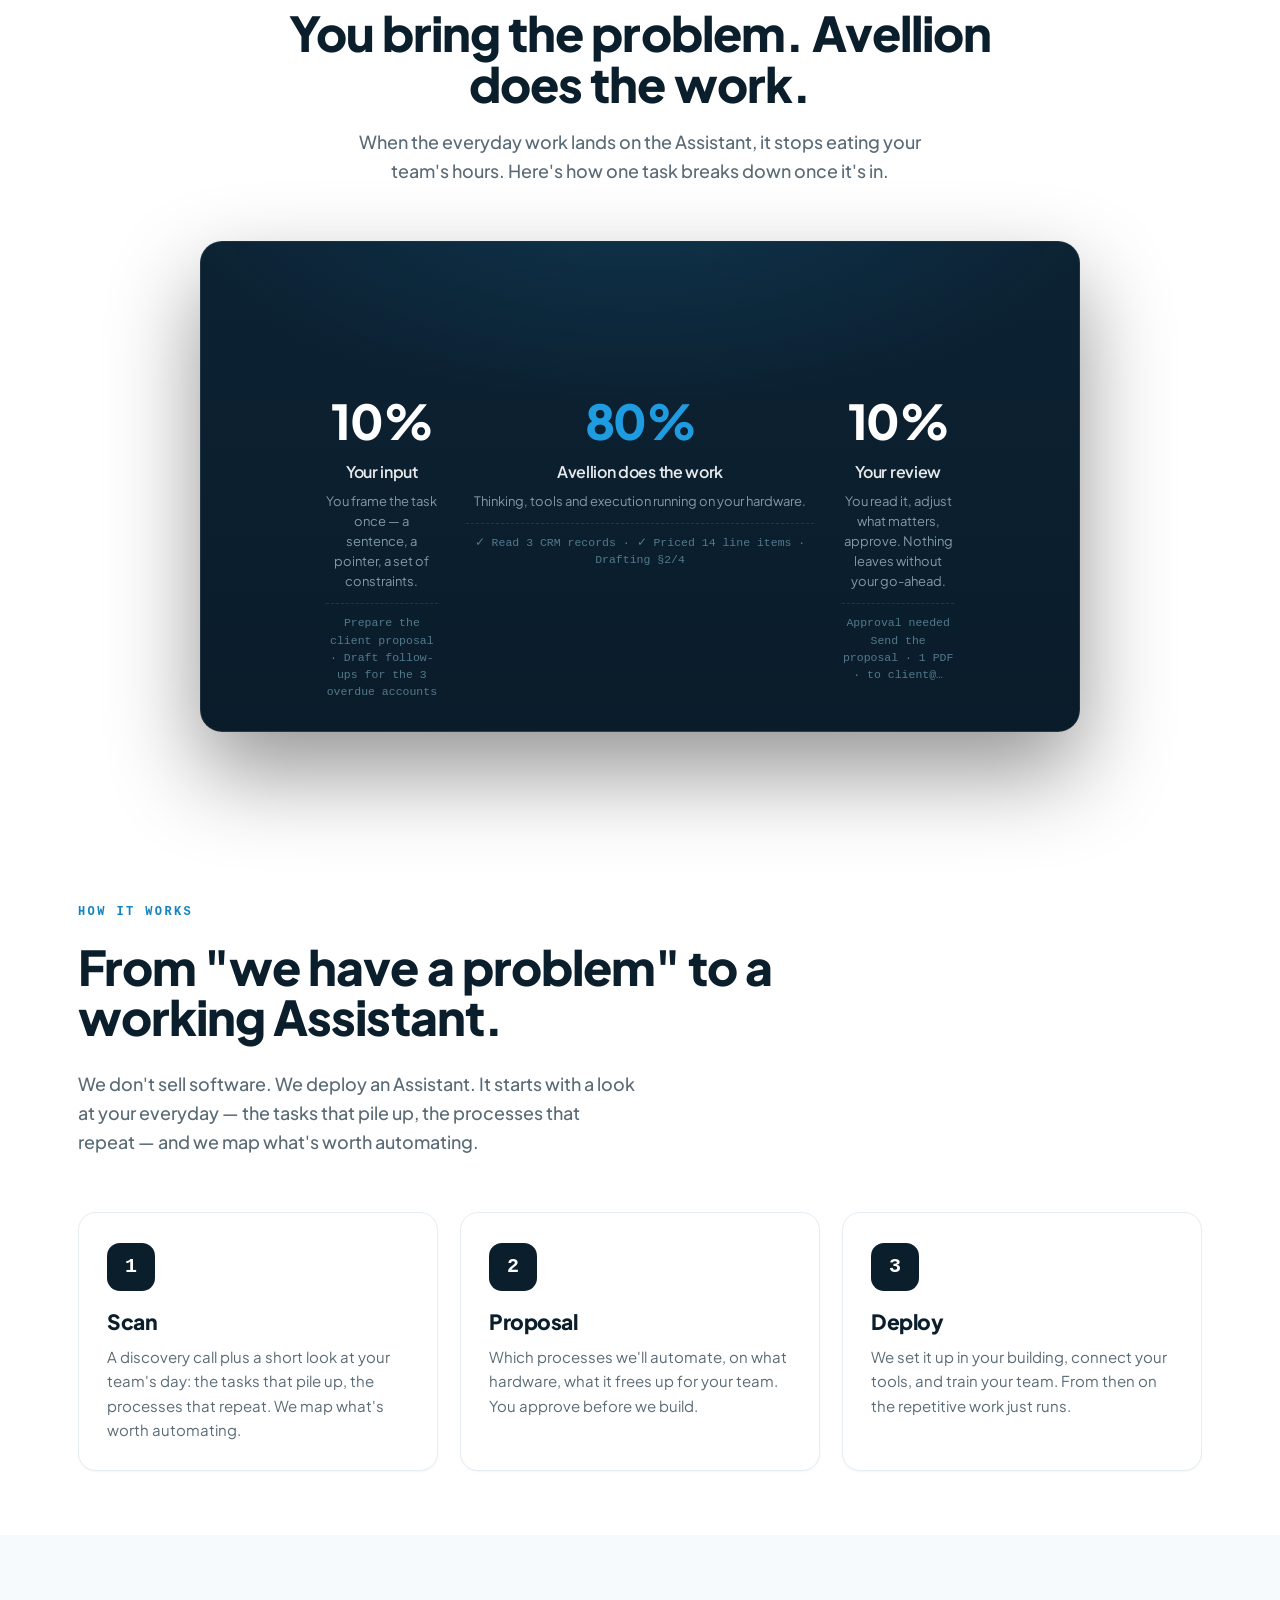
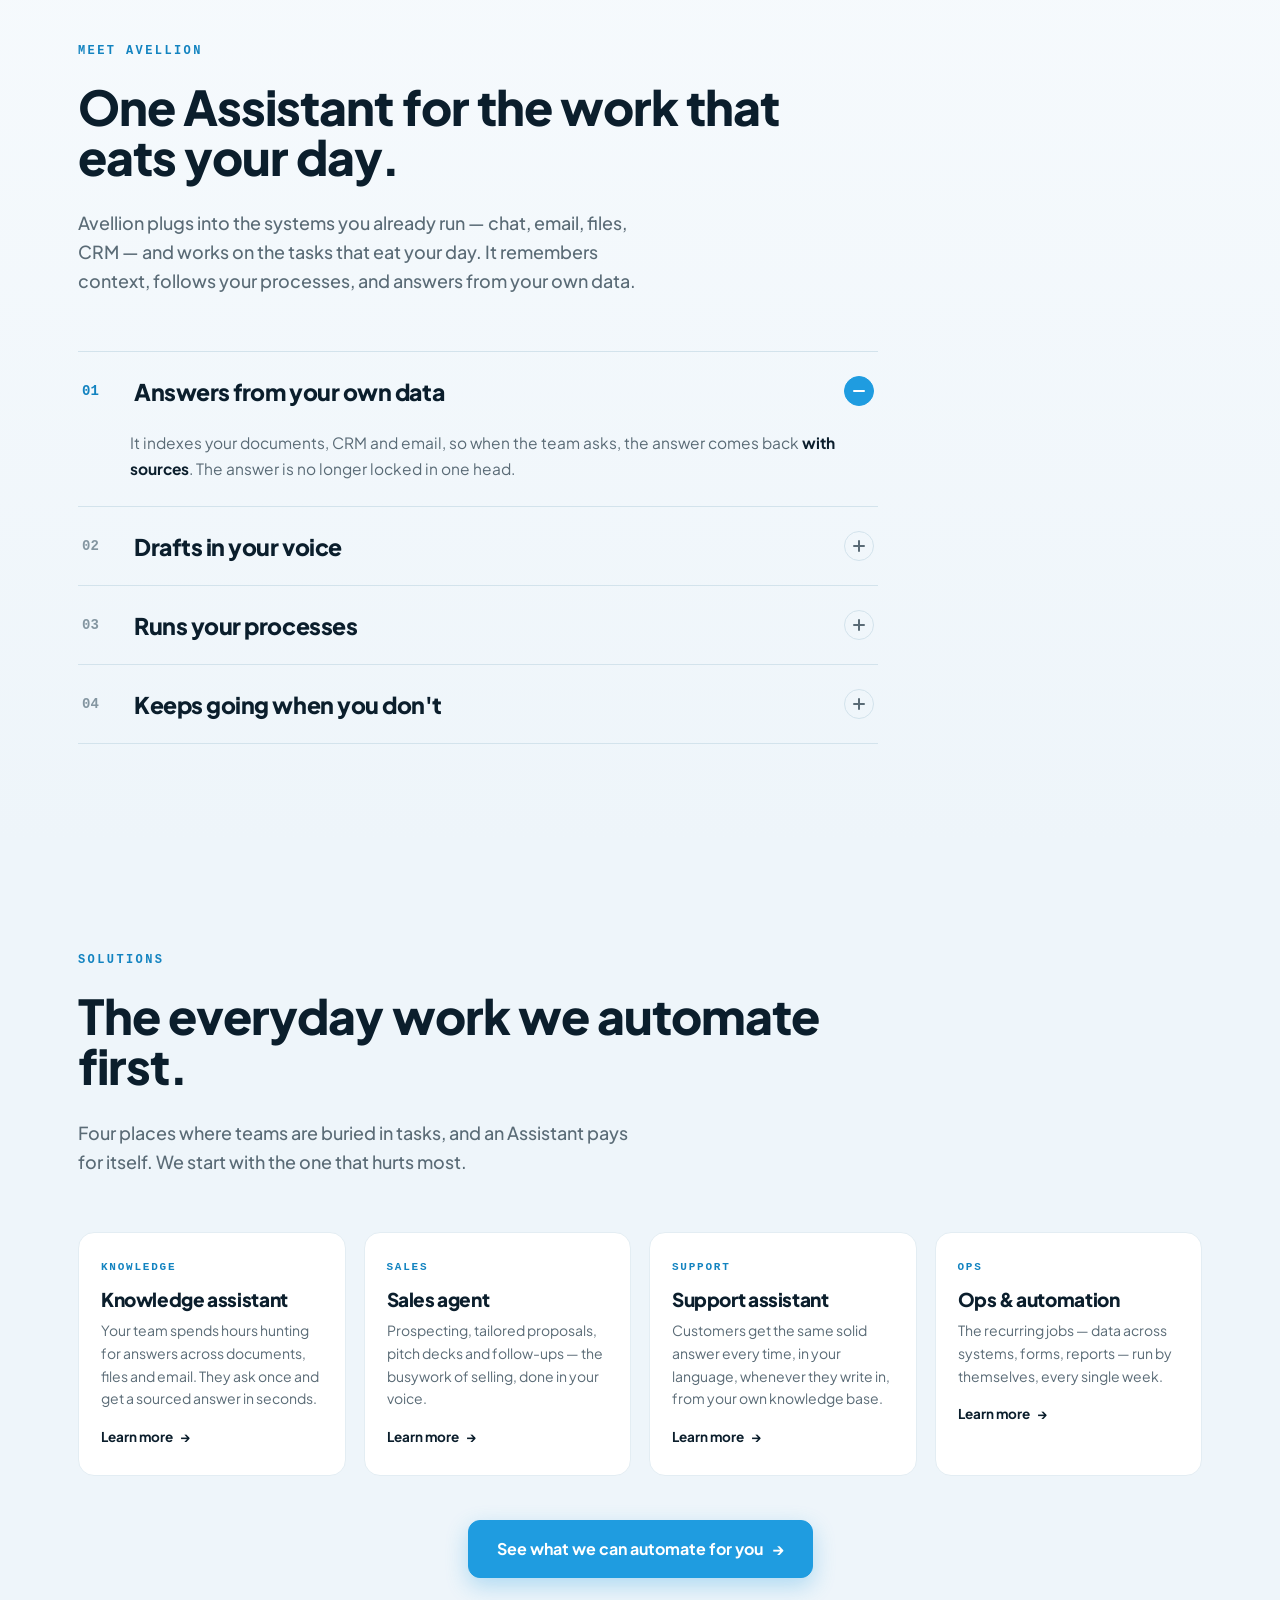
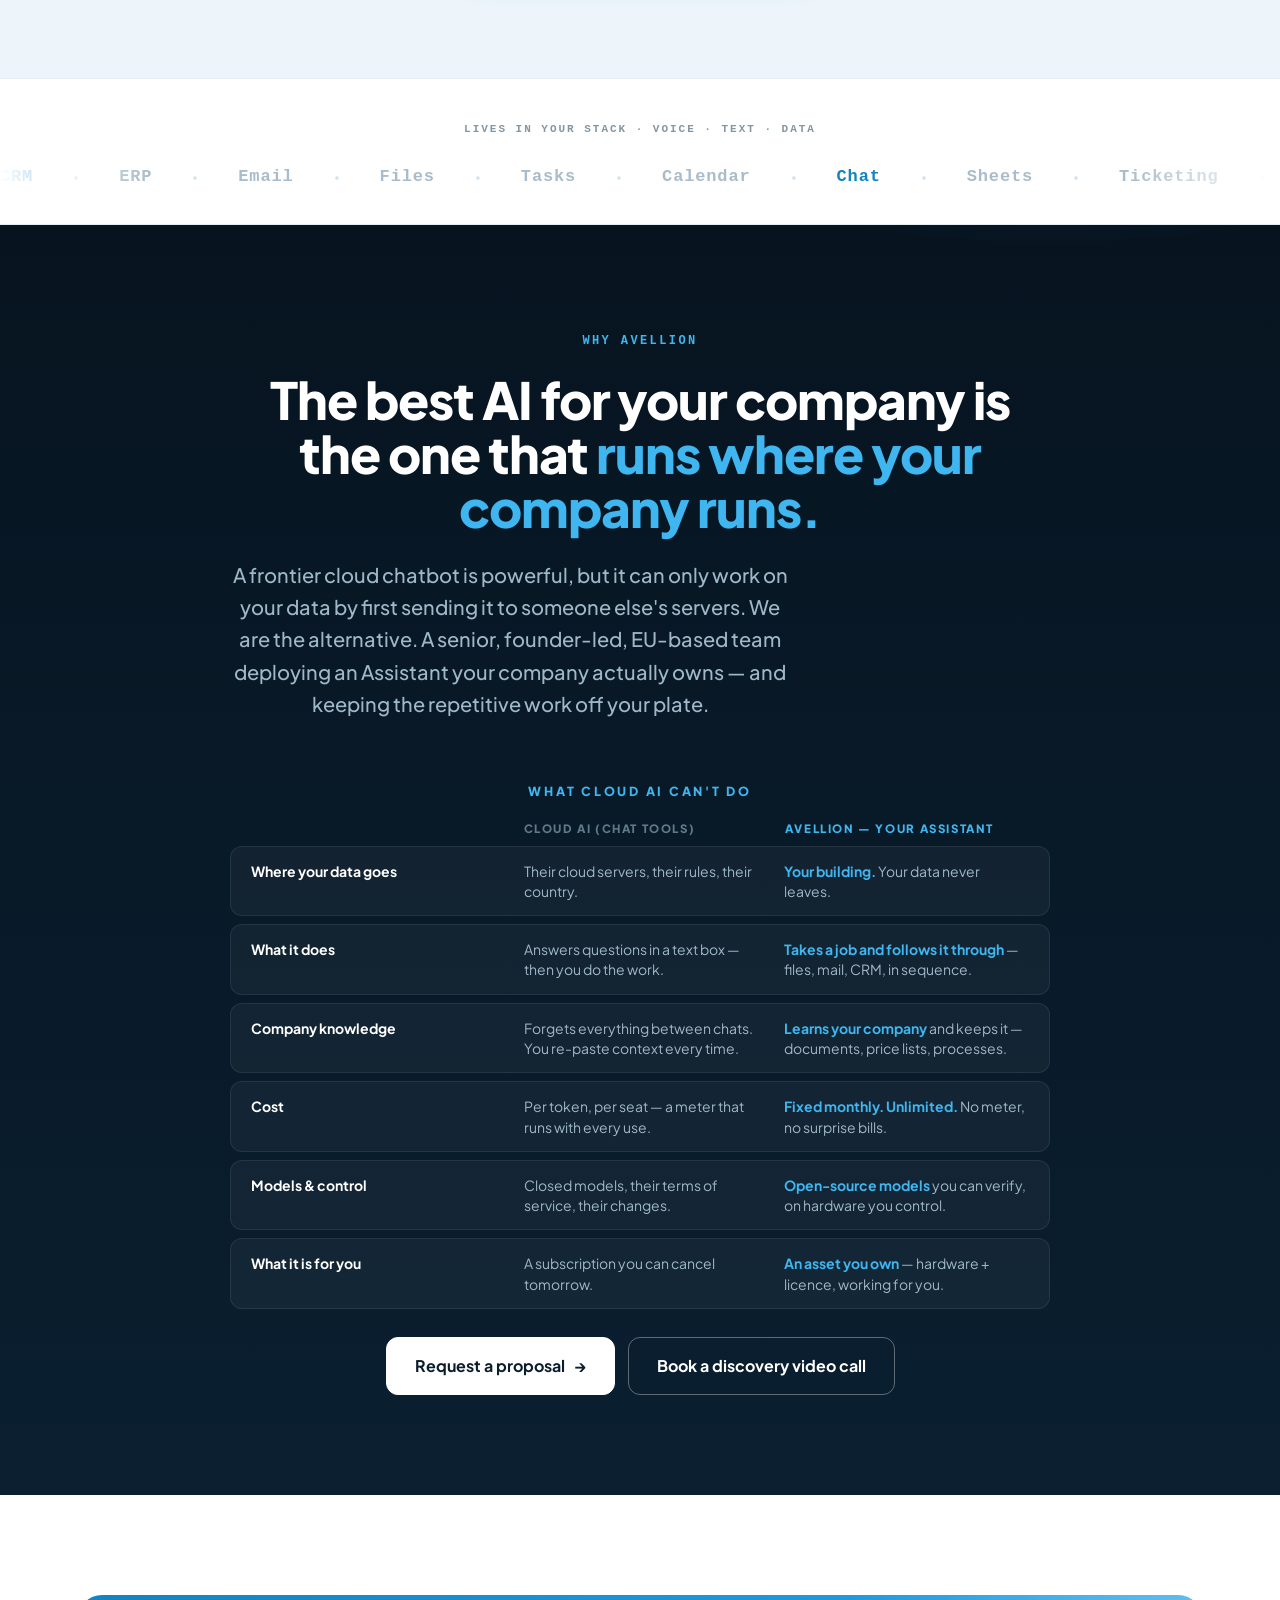
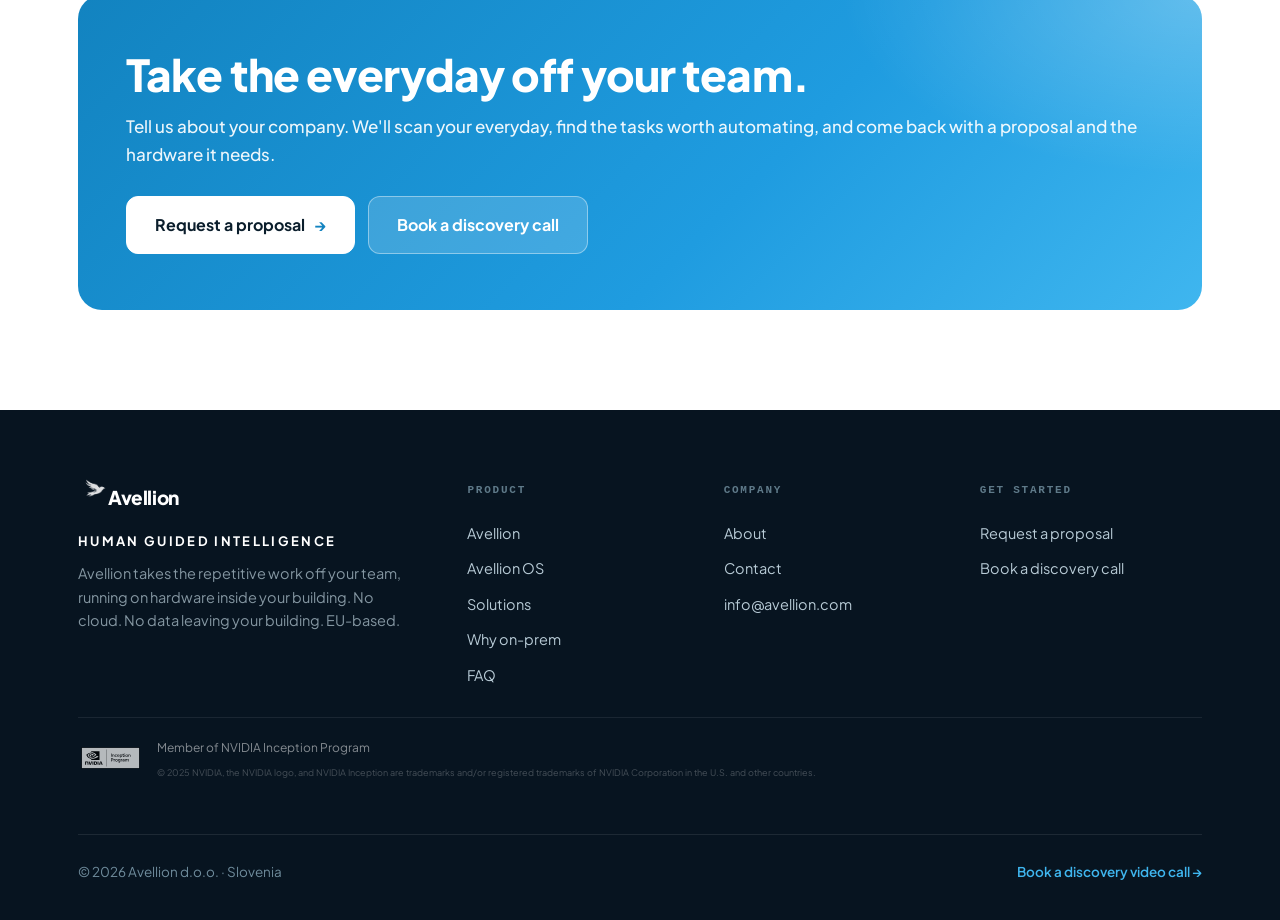
==== commit ae85bda8: "logo: reposition bird + move 'Human Guided Intelligence' into the nav brand lockup" ====
--- a/index.html
+++ b/index.html
@@ -71,9 +71,11 @@
 .site{position:fixed;top:0;left:0;right:0;z-index:120;transition:background .35s var(--ease),box-shadow .35s var(--ease),backdrop-filter .35s}
 .site.solid{background:rgba(255,255,255,.82);backdrop-filter:blur(14px) saturate(1.4);box-shadow:0 1px 0 var(--rule)}
 .top{max-width:var(--maxw);margin:0 auto;height:var(--navh);display:flex;align-items:center;gap:26px;padding:0 28px}
-.brand{display:flex;align-items:center;gap:10px;font-weight:800;font-size:19px;letter-spacing:-.02em;color:var(--navy)}
-.brand img{width:34px;height:auto}
-.brand .word{color:var(--navy)}
+.brand{display:flex;align-items:center;gap:4px;font-weight:800;color:var(--navy)}
+.brand img{width:34px;height:auto;transform:translateY(-11px);margin-right:-8px}
+.brand-txt{display:flex;flex-direction:column;line-height:1.05;justify-content:center}
+.brand .word{color:var(--navy);font-size:19px;font-weight:800;letter-spacing:-.02em}
+.brand .brand-motto{font-size:8px;font-weight:800;letter-spacing:.2em;text-transform:uppercase;color:var(--acc-2);margin-top:3px;white-space:nowrap}
 .navlist{display:flex;align-items:center;gap:4px;margin-left:auto;list-style:none;padding:0}
 .navlist a{position:relative;font-size:14.5px;font-weight:600;color:var(--mut);padding:9px 13px;border-radius:9px;transition:color .2s,background .2s}
 .navlist a::after{content:"";position:absolute;left:13px;right:13px;bottom:5px;height:2px;background:var(--acc);transform:scaleX(0);transform-origin:0 50%;transition:transform .28s var(--ease)}
@@ -429,7 +431,7 @@
 
 <header class="site" id="site">
   <nav class="top" aria-label="Primary">
-    <a class="brand" href="#top"><img src="[data-uri]" alt="Avellion"><span class="word">Avellion</span></a>
+    <a class="brand" href="#top"><img src="[data-uri]" alt="Avellion"><span class="brand-txt"><span class="word">Avellion</span><span class="brand-motto">Human Guided Intelligence</span></span></a>
     <button class="burger" id="burger" aria-label="Menu" aria-expanded="false"><span></span><span></span><span></span></button>
     <ul class="navlist">
       <li><a href="#top" class="active">Home</a></li>
@@ -459,8 +461,7 @@
 <section class="hero" id="hero">
   <div class="wrap">
     <div>
-      <p class="motto reveal-stag" style="--rd:0">Human Guided Intelligence</p>
-      <div class="badge-row reveal-stag" style="--rd:80">
+            <div class="badge-row reveal-stag" style="--rd:80">
         <span class="badge"><span class="dot"></span>On-premise AI · <b>EU-based</b></span>
         <span class="badge">In production at <b>pilot customers</b></span>
       </div>
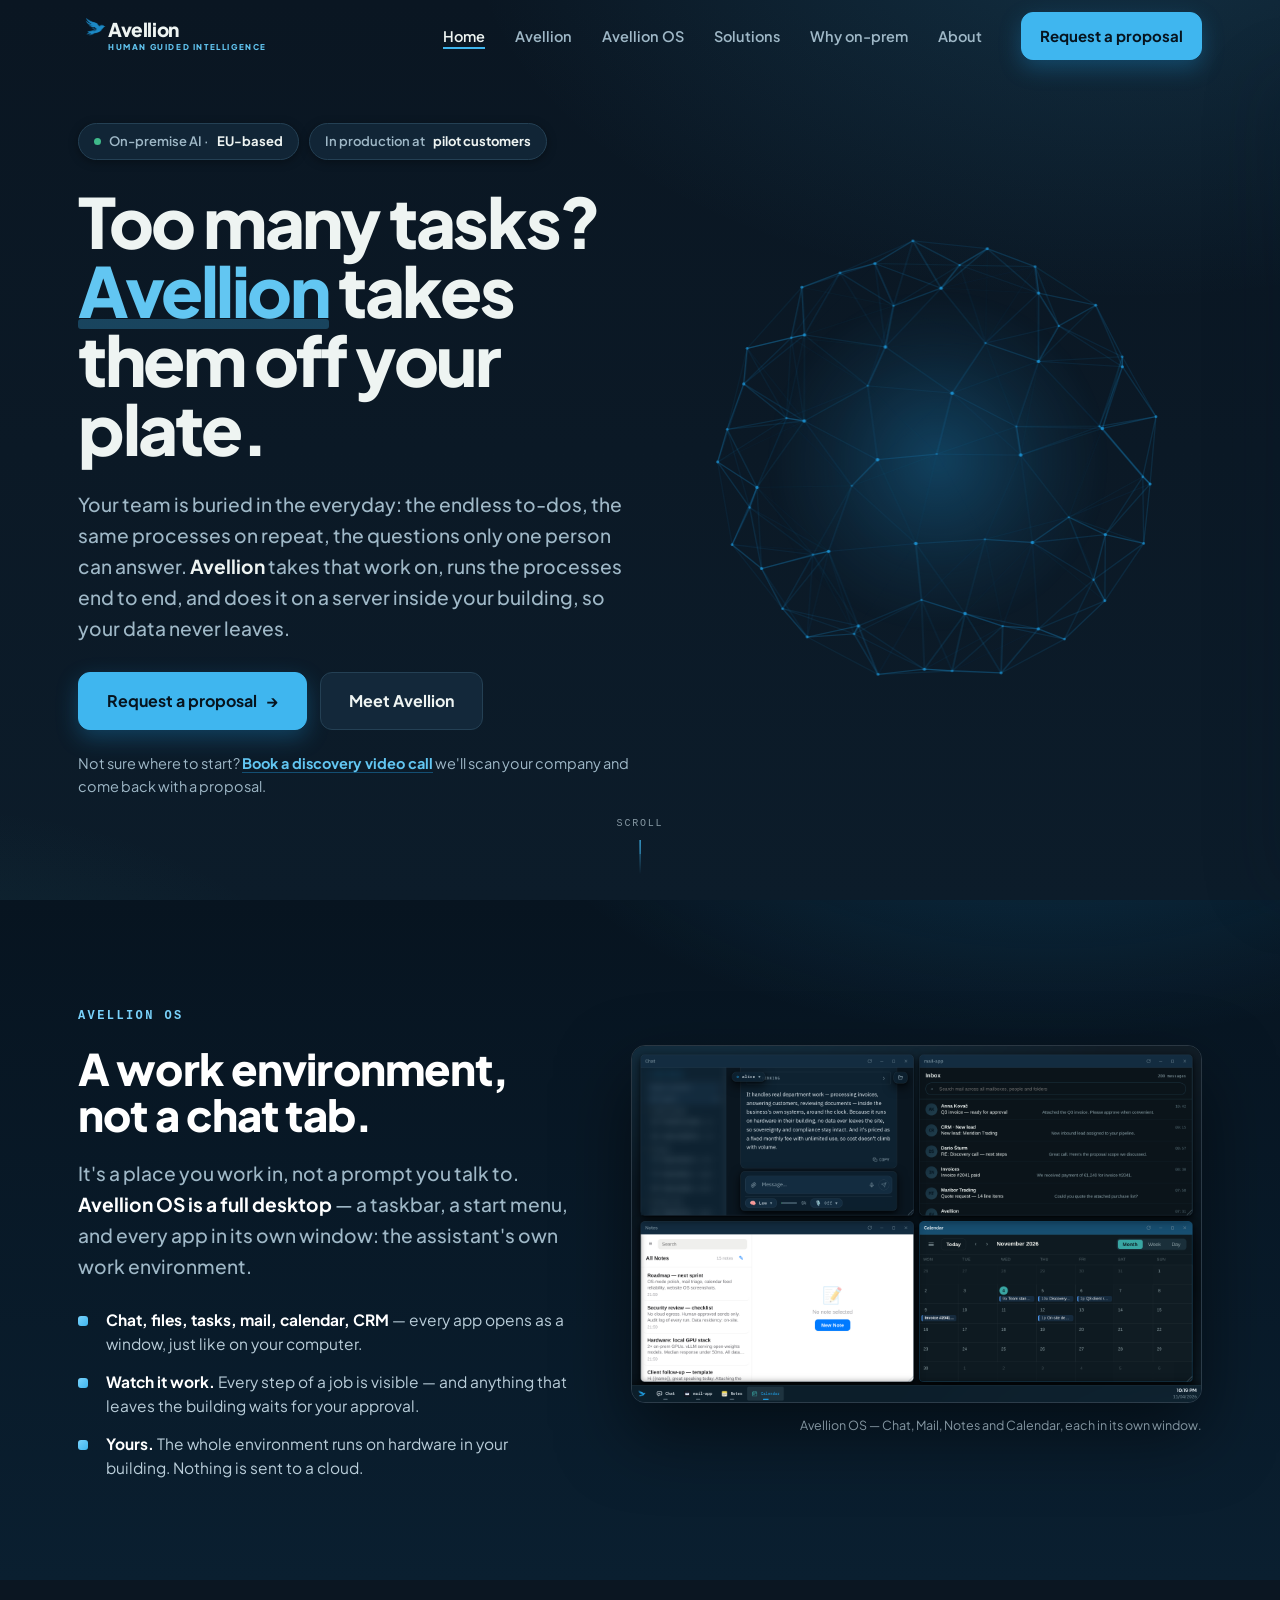
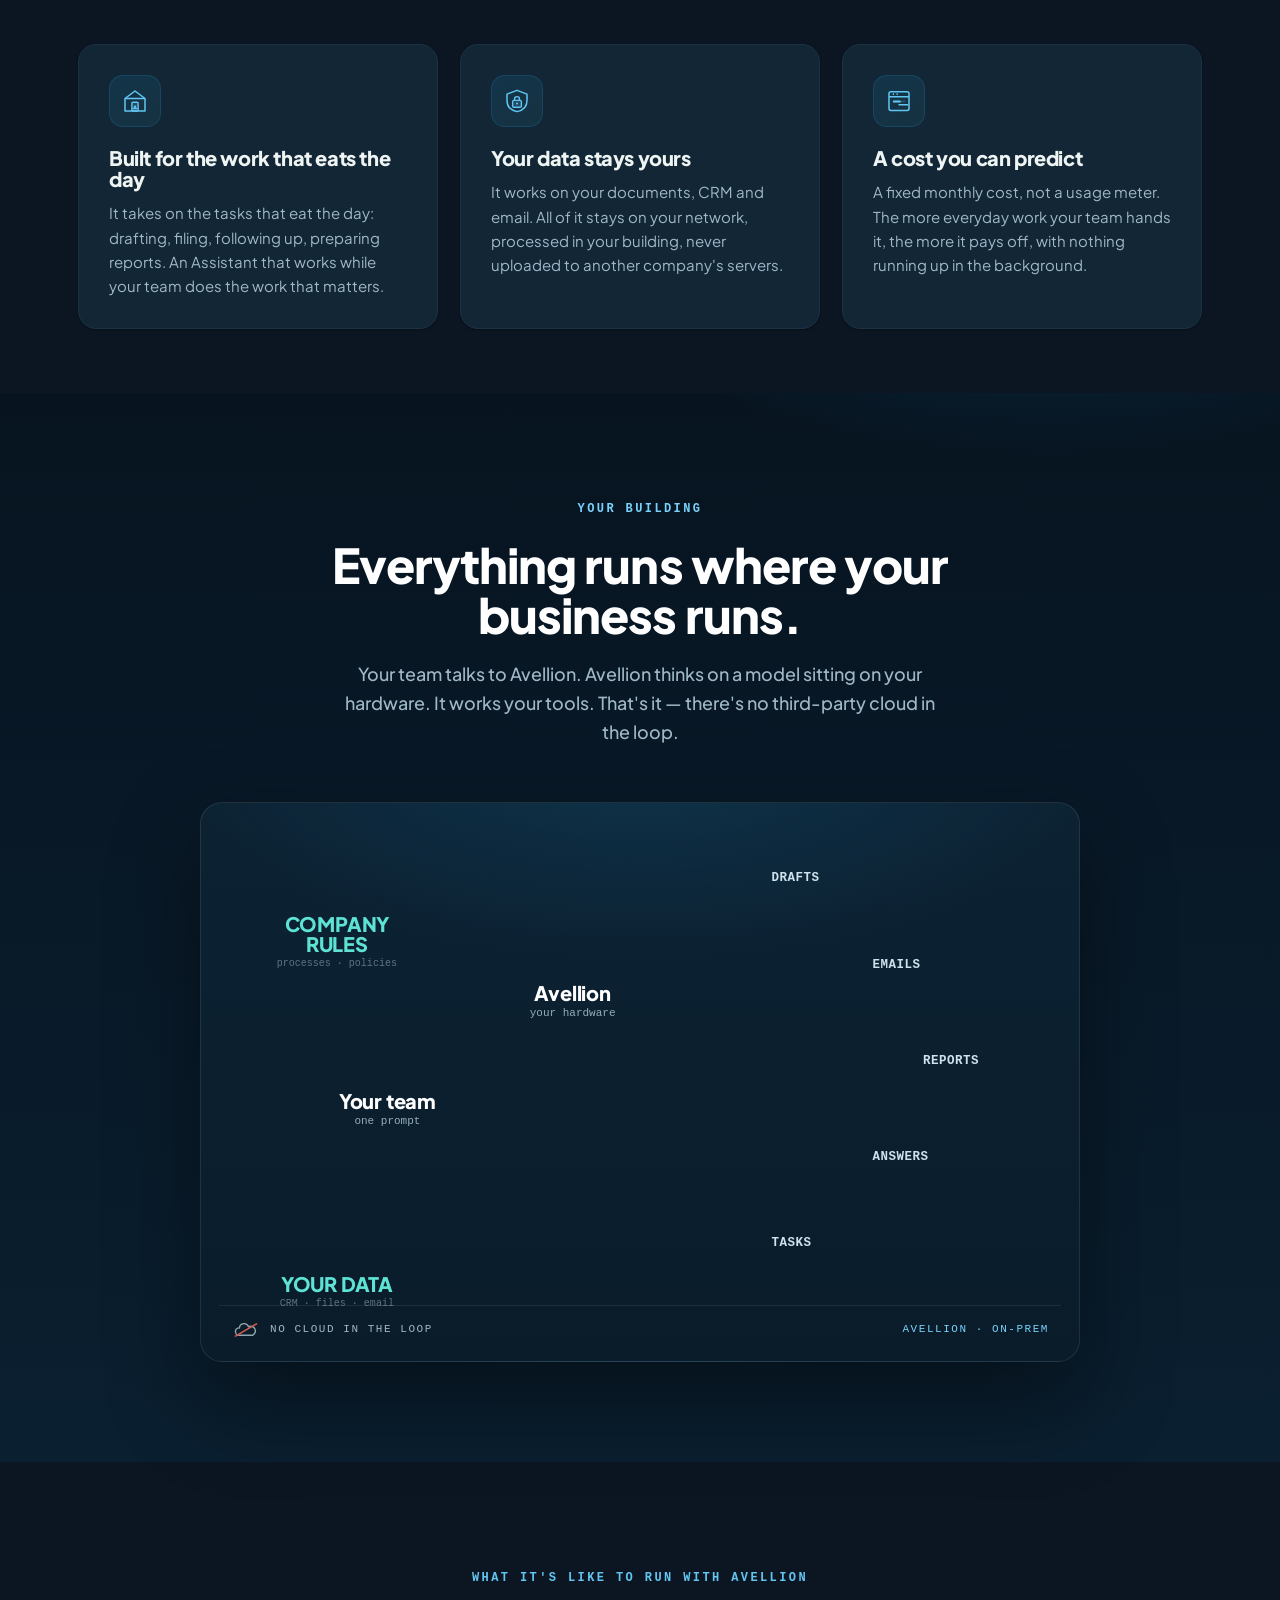
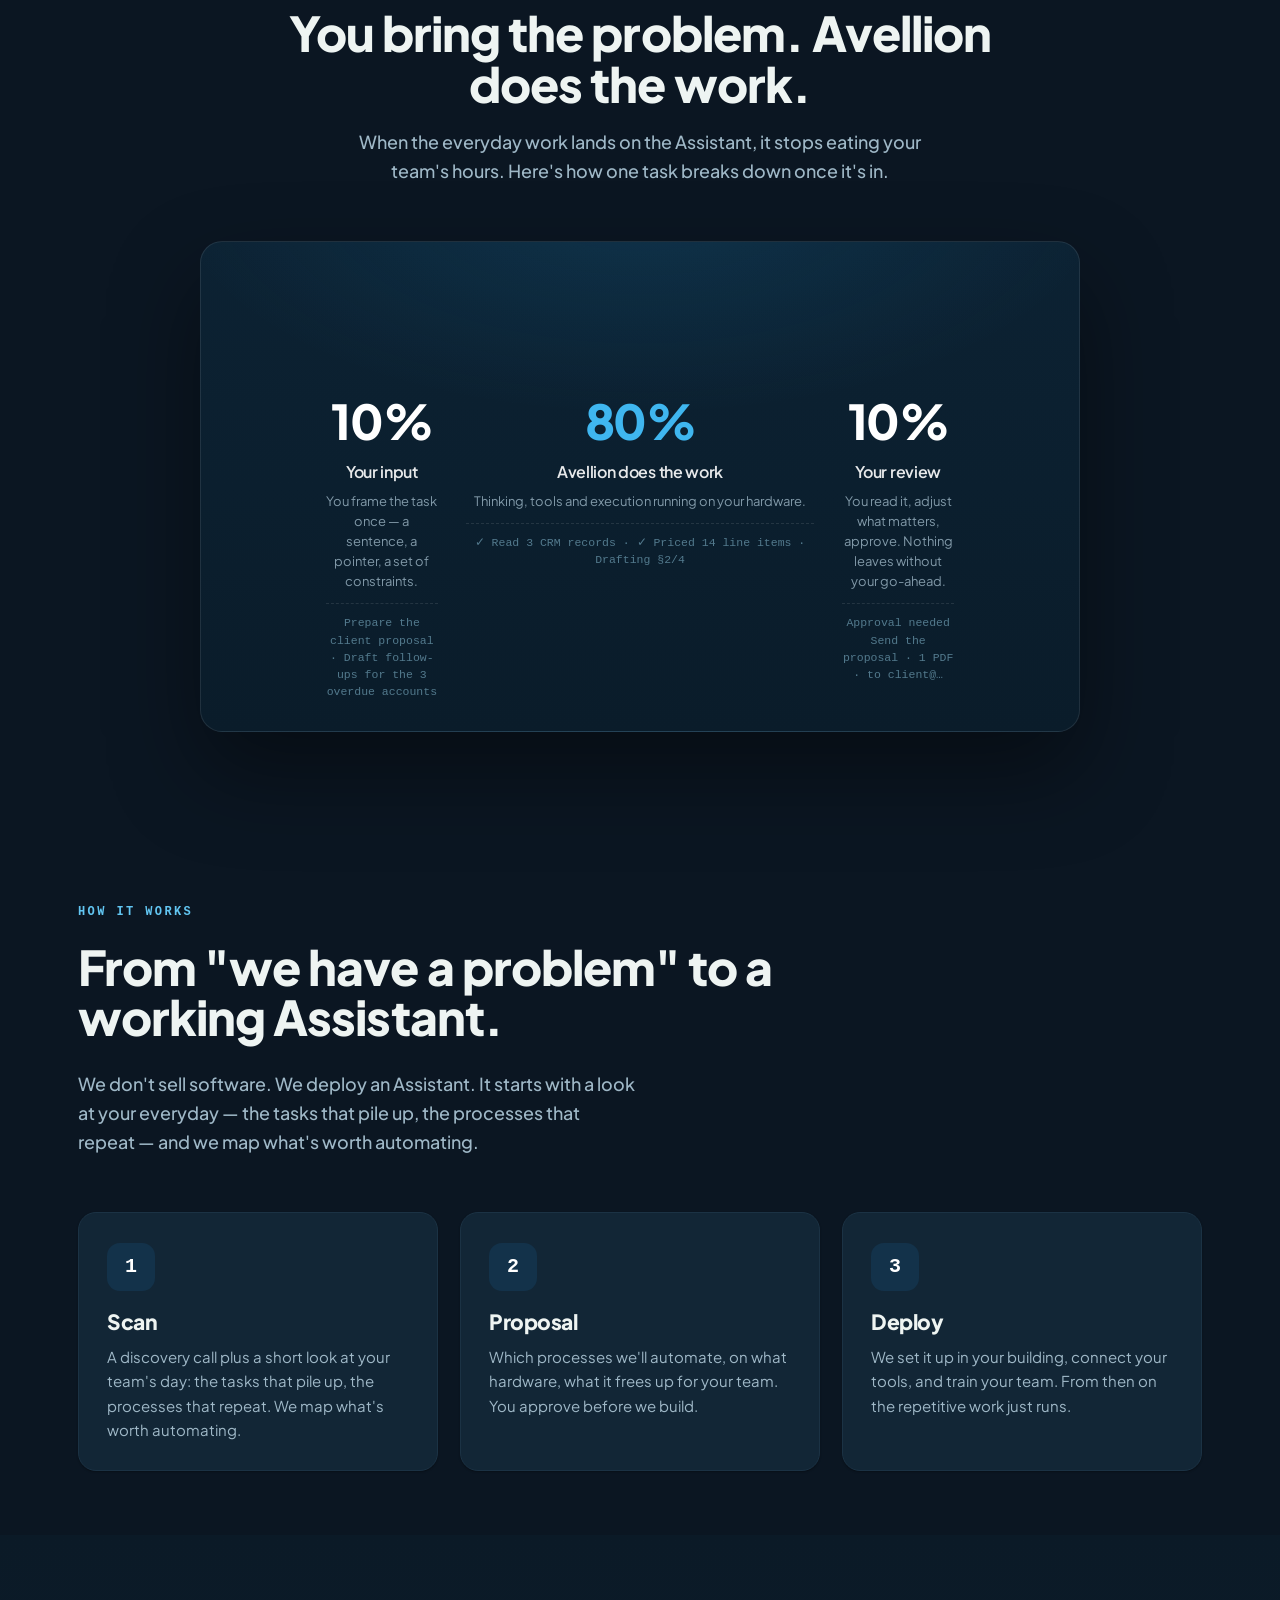
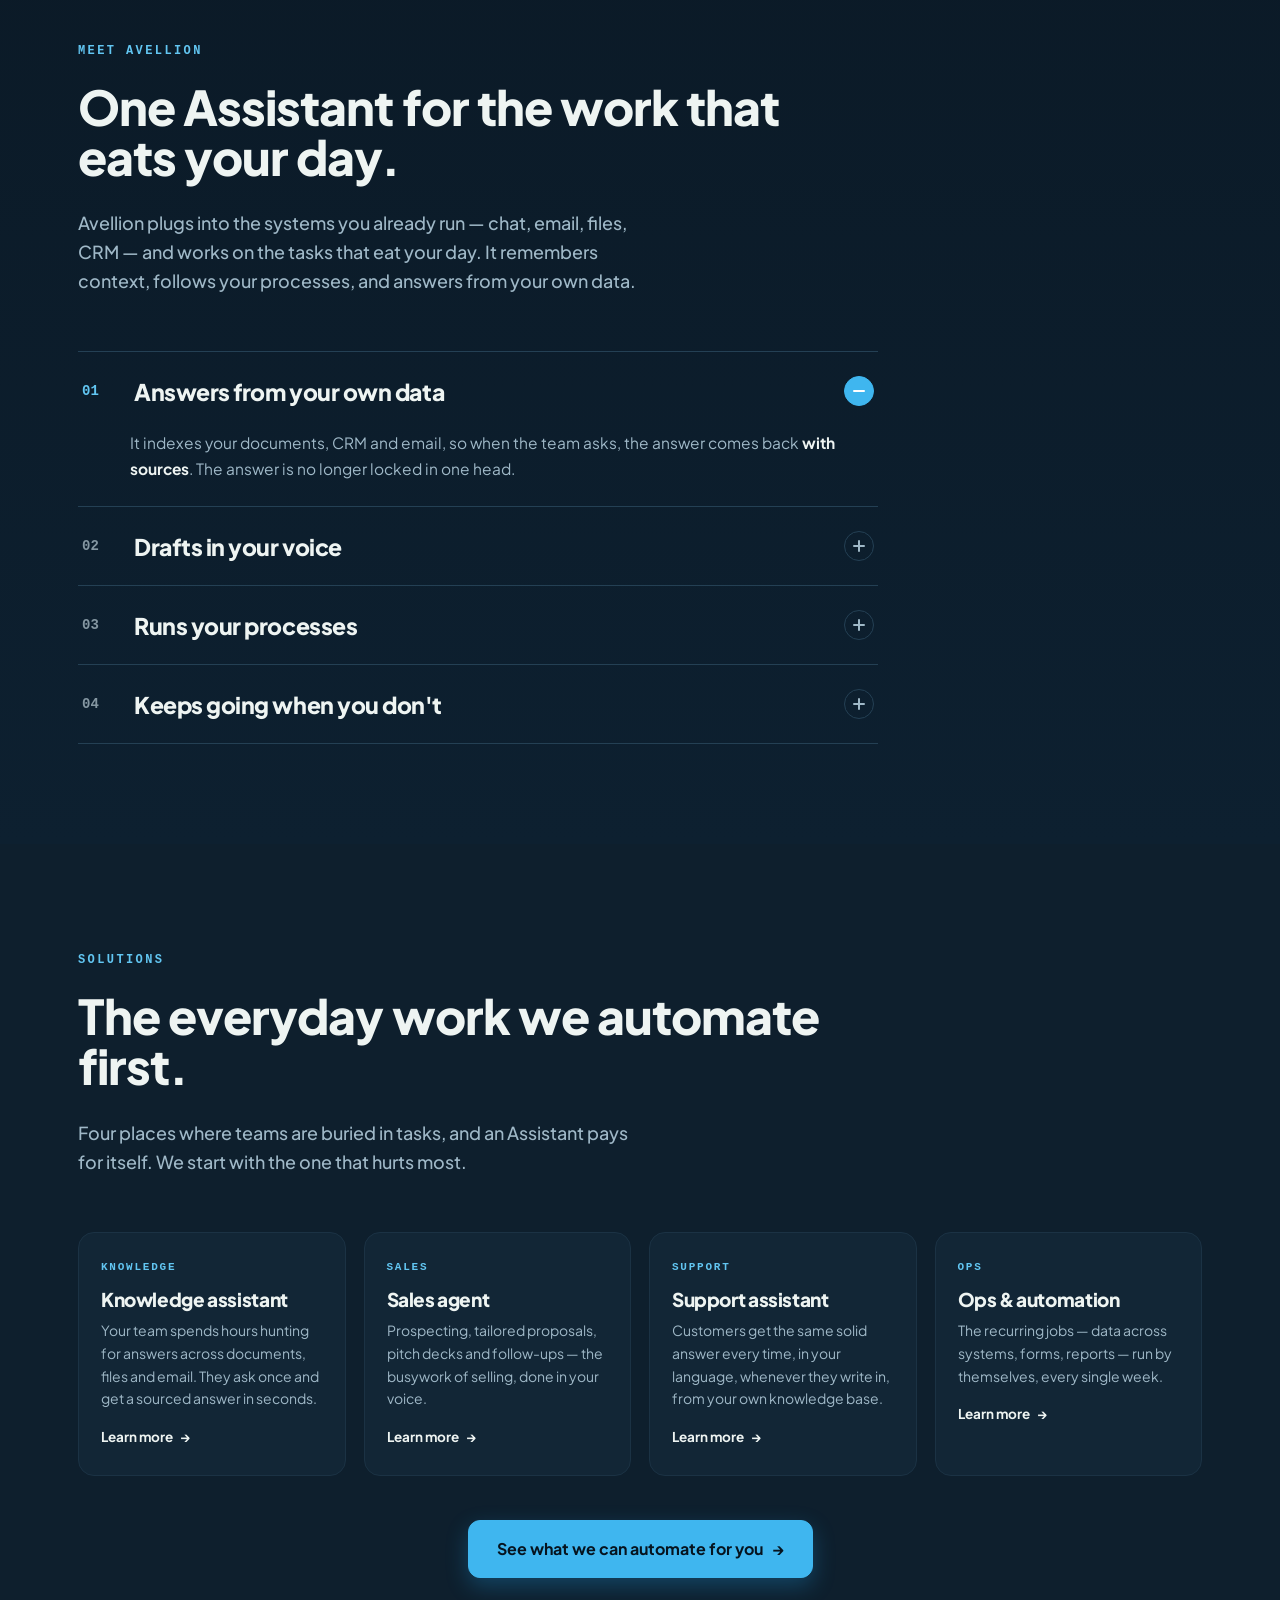
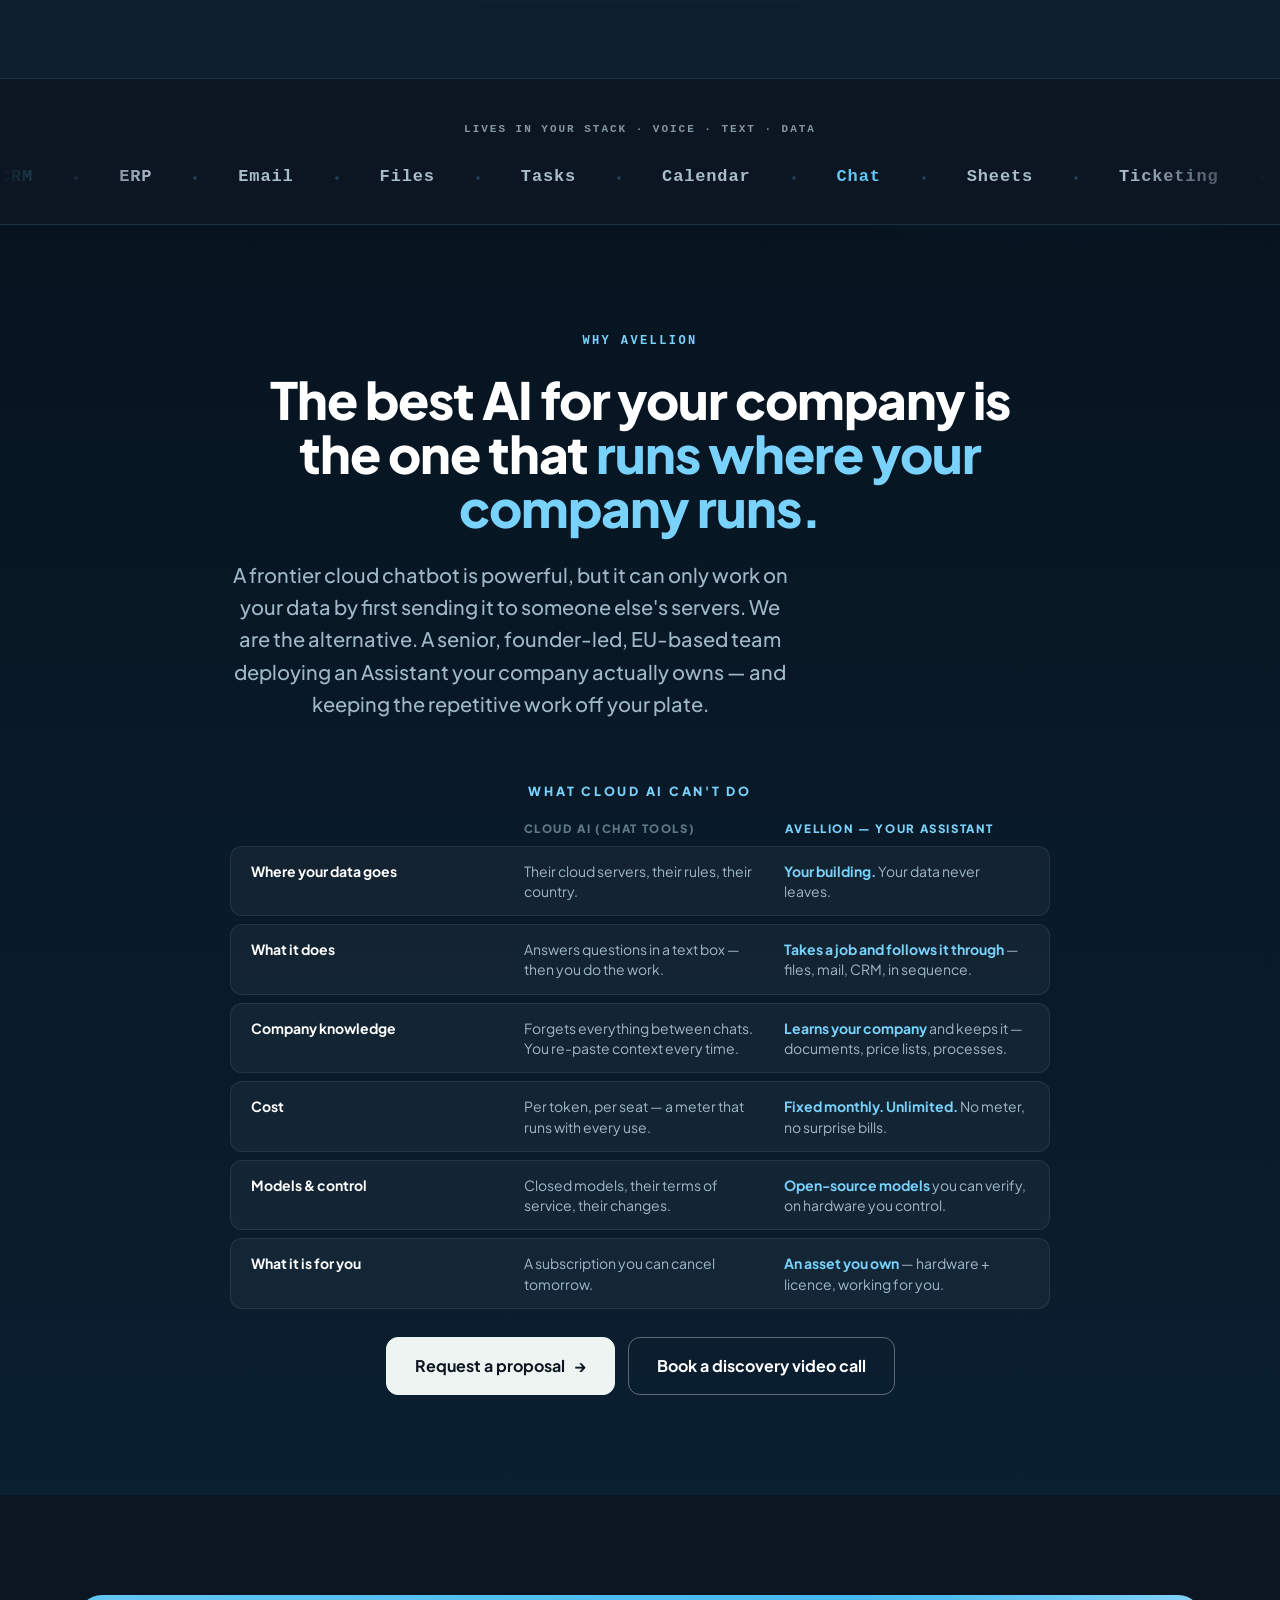
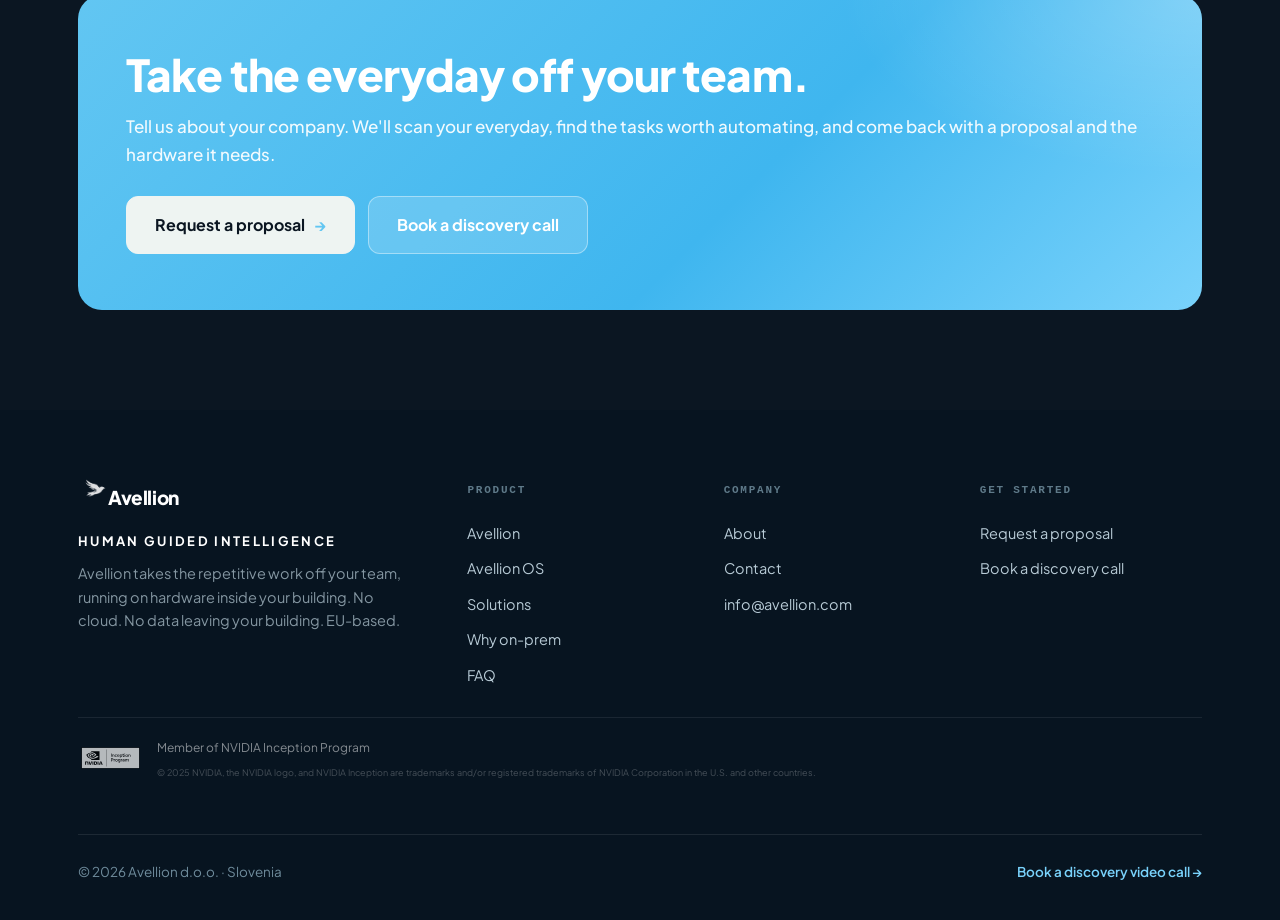
==== commit 333efd7b: "make the dark theme the default site (full dark re-theme of v13)" ====
--- a/index.html
+++ b/index.html
@@ -1,5 +1,5 @@
 <!DOCTYPE html>
-<html lang="en">
+<html lang="en" class="dark-theme">
 <head>
 <meta charset="utf-8">
 <meta name="viewport" content="width=device-width,initial-scale=1">
@@ -424,6 +424,52 @@
   #globe{display:none}
   .m-track{animation:none}
 }
+
+/* ================================================================
+   DARK THEME  (scoped under html.dark-theme)
+   Adds a full dark mode without touching the light rules above.
+   To use on the light page, add class="dark-theme" to <html>.
+   ================================================================ */
+html.dark-theme{
+  --acc:#3FB6EF; --acc-2:#62c6f2; --acc-3:#79d2fb;
+  --navy:#eef4f2;                 /* heading/brand/nav text -> light */
+  --ink:#eef4f2;                  /* body text */
+  --mut:#9fb8c7;                  /* muted text */
+  --soft:#8496a1;                 /* dim text (reads on dark) */
+  --paper:#0b1622;                /* main bg  (was #fff) */
+  --bg:#0c1a26;                   /* alt bg   (was #f6fafd) */
+  --bg2:#0e1f2d;                  /* solutions/marquee bg (was #eef5fa) */
+  --rule:#1b3244;                 /* hairline border */
+  --rule2:#244054;                /* stronger border */
+  --shadow:0 1px 2px rgba(0,0,0,.4),0 14px 34px rgba(0,0,0,.5);
+  --shadow-lift:0 2px 6px rgba(0,0,0,.5),0 26px 54px rgba(0,0,0,.6);
+}
+/* buttons: keep primary blue; fix text/bgs that were tuned for light */
+html.dark-theme .btn-primary{color:#06141f}
+html.dark-theme .btn-primary:hover{color:#06141f}
+html.dark-theme .btn-ghost{background:#13283a;border-color:var(--rule2);color:#eef4f2}
+html.dark-theme .btn-ghost:hover{color:var(--acc-2)}
+html.dark-theme .btn-white{background:#eef4f2;border-color:#eef4f2;color:#0b1622}
+/* step number chip: --navy is now light, so pin it back to a dark fill */
+html.dark-theme .step .n{background:#13324a}
+/* hero (was a light gradient) */
+html.dark-theme .hero{background:
+  radial-gradient(1100px 620px at 88% -8%,rgba(63,182,239,.16),transparent 60%),
+  radial-gradient(800px 500px at -6% 120%,rgba(57,166,163,.12),transparent 55%),
+  linear-gradient(180deg,#0a1622 0%,#0c1c2a 100%)}
+html.dark-theme .badge{background:#112536;box-shadow:0 2px 10px rgba(0,0,0,.35)}
+html.dark-theme .float-card{background:#112536}
+/* surface cards (were #fff) */
+html.dark-theme .card{background:#122636;box-shadow:0 1px 2px rgba(0,0,0,.3)}
+html.dark-theme .share{background:#122636}
+html.dark-theme .step{background:#122636;box-shadow:0 1px 2px rgba(0,0,0,.3)}
+html.dark-theme .sol{background:#122636}
+/* light-gradient sections */
+html.dark-theme .meet{background:linear-gradient(180deg,#0b1a27,#0d2030)}
+html.dark-theme .marquee{background:#0b1622}
+html.dark-theme .mobile-nav{background:#0b1622}
+/* sticky nav glass (was white) */
+html.dark-theme .site.solid{background:rgba(9,20,31,.82);box-shadow:0 1px 0 var(--rule)}
 </style>
 </head>
 <body>
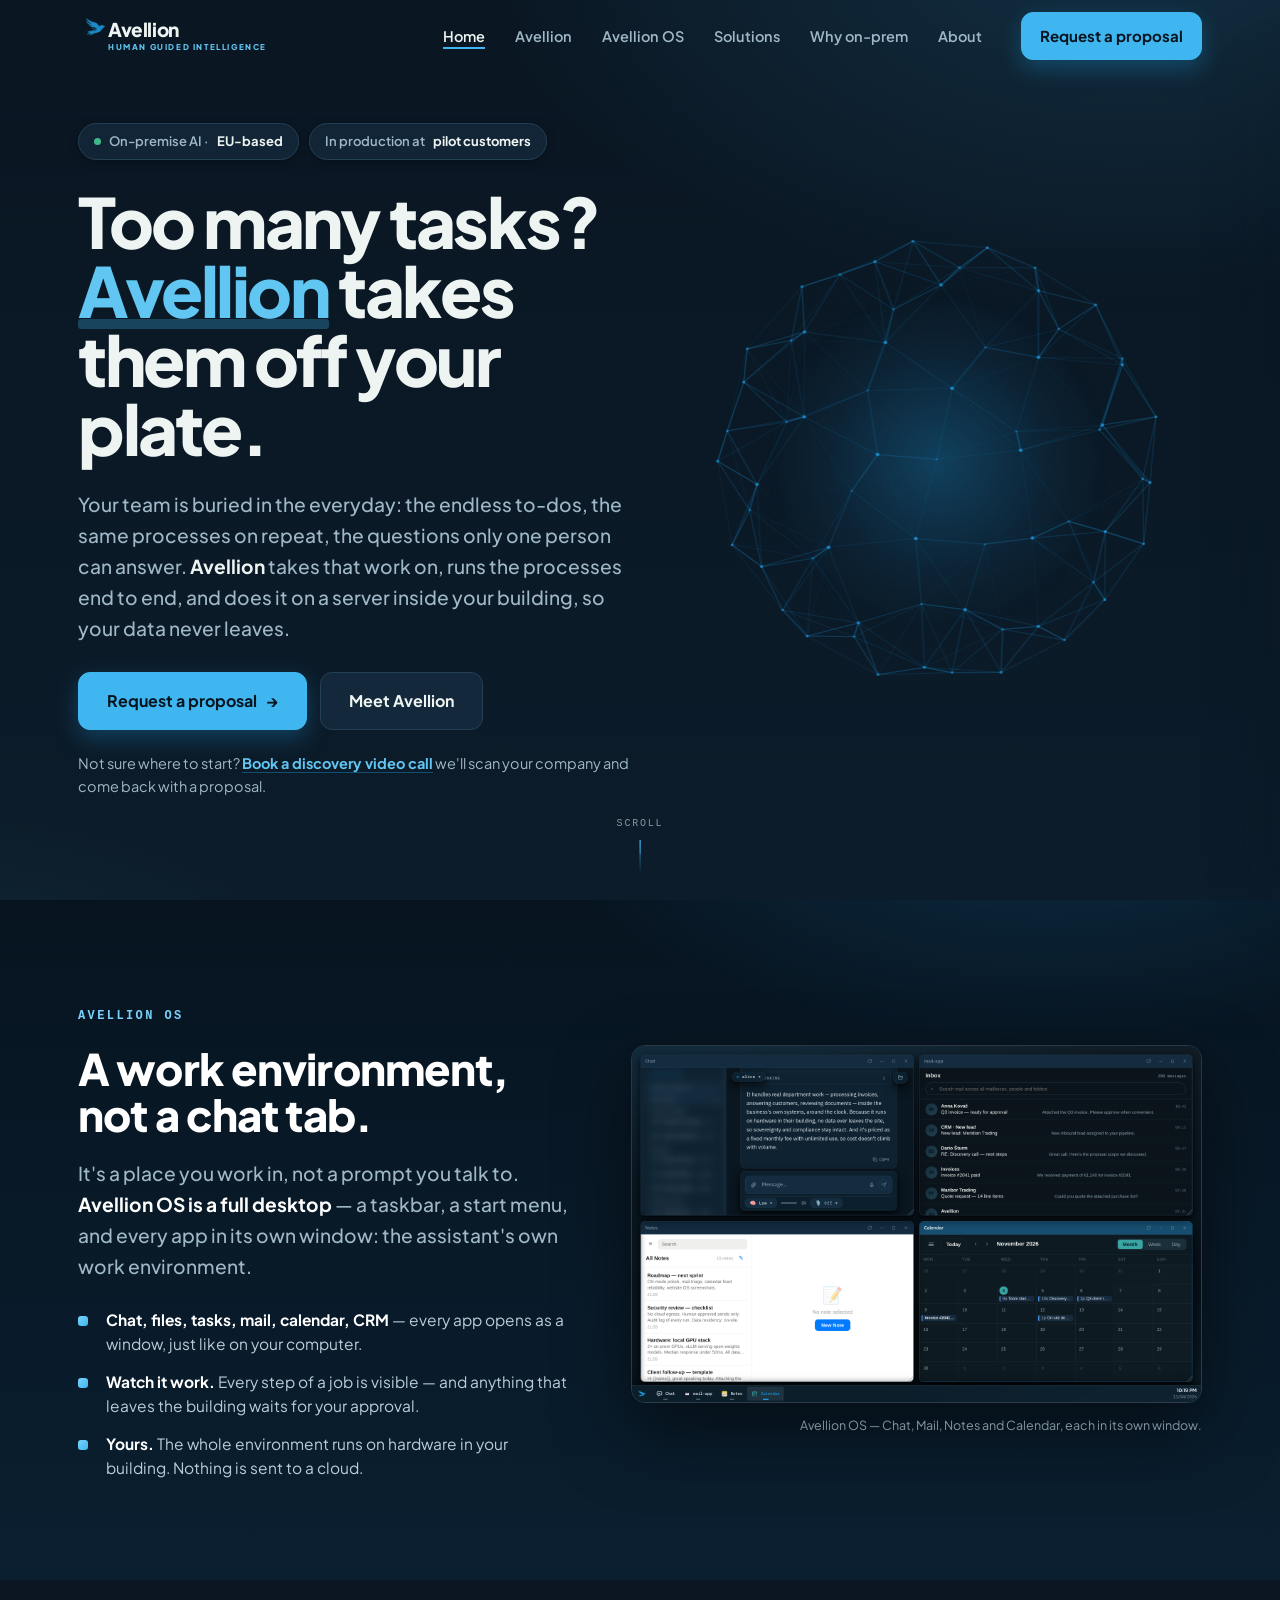
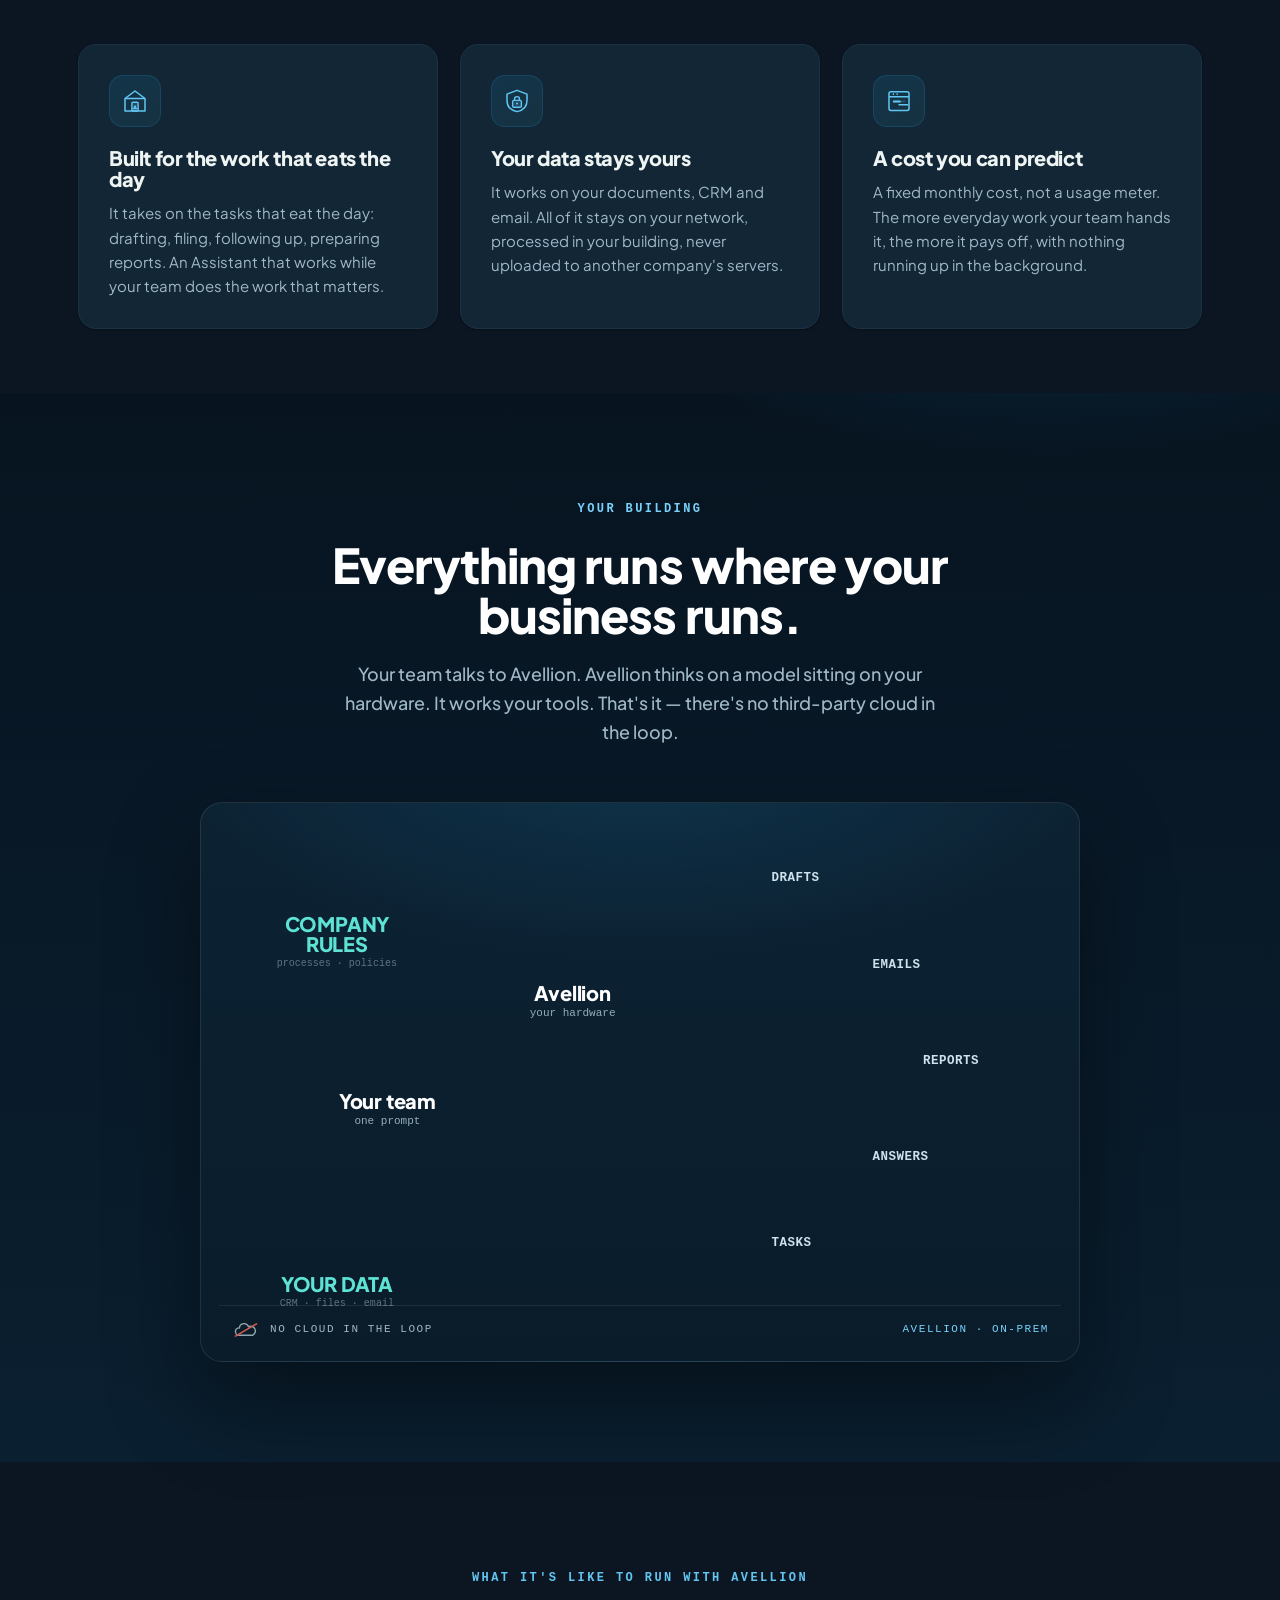
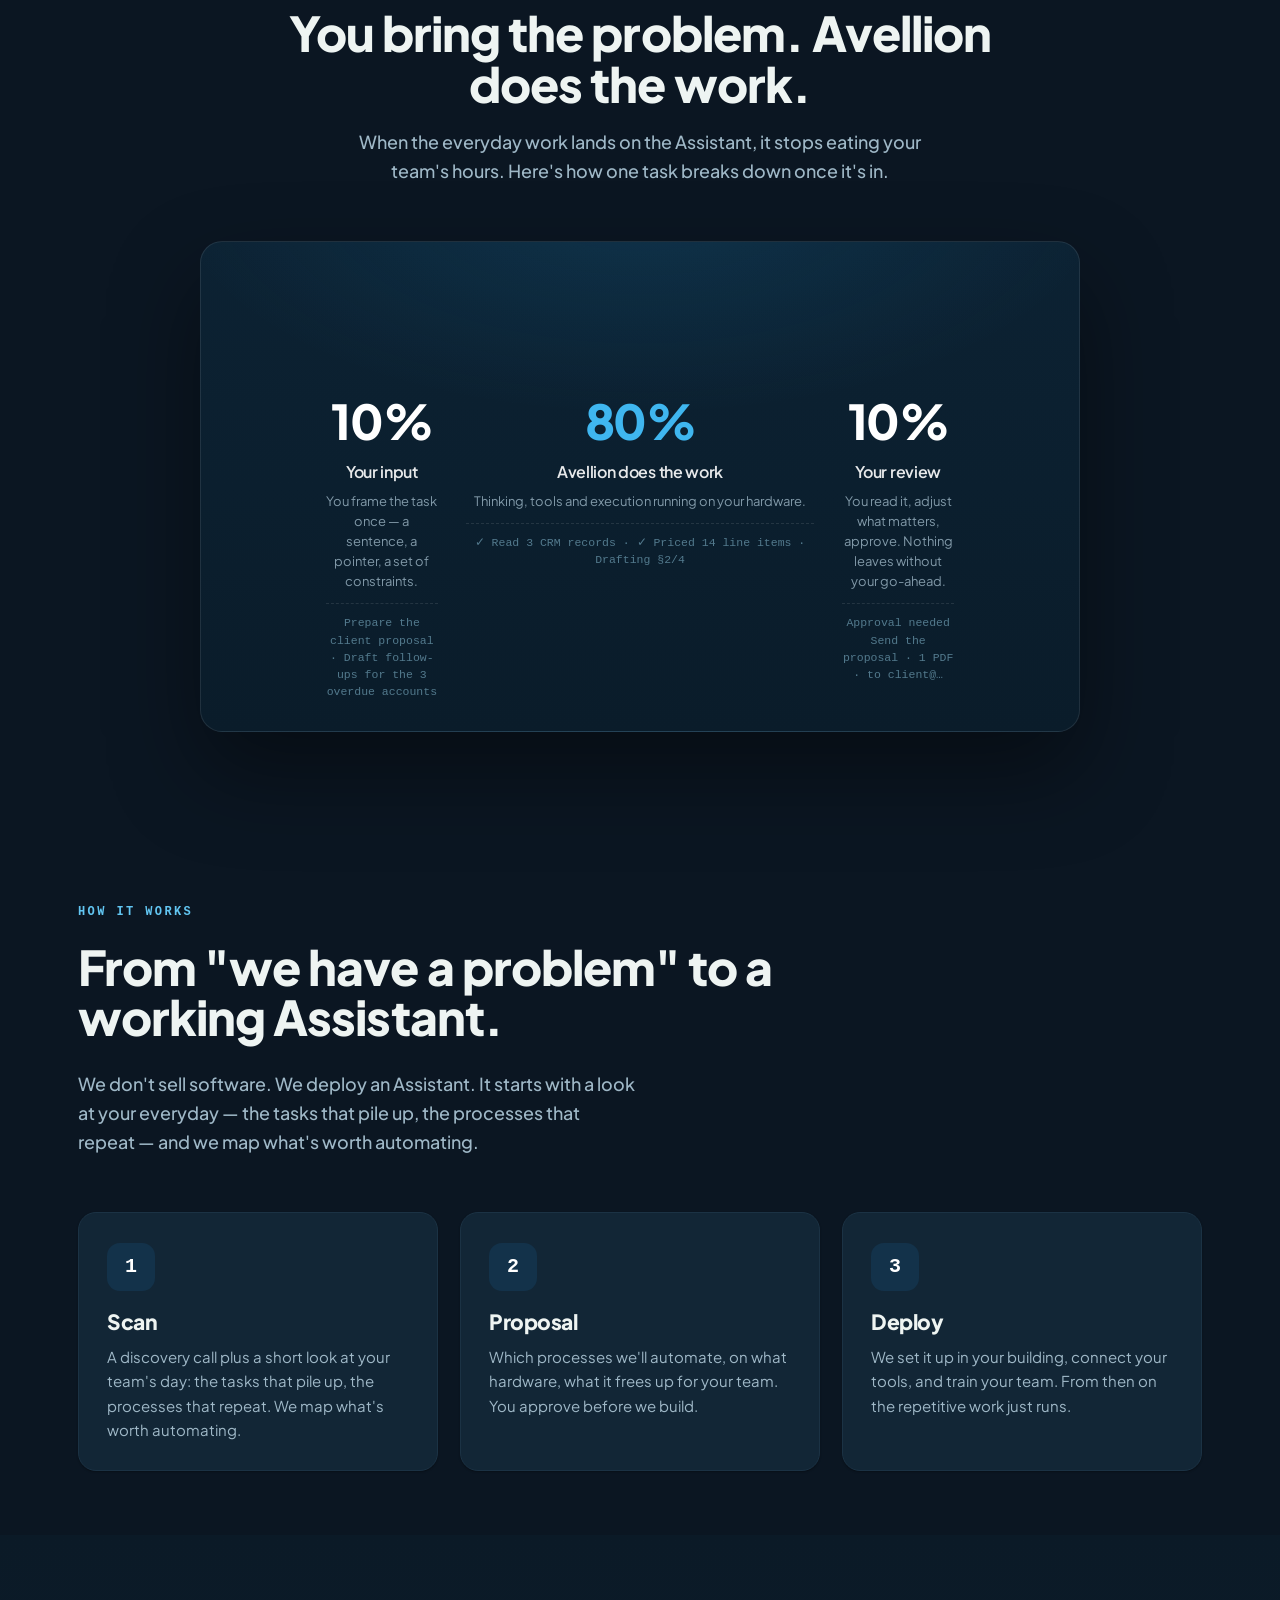
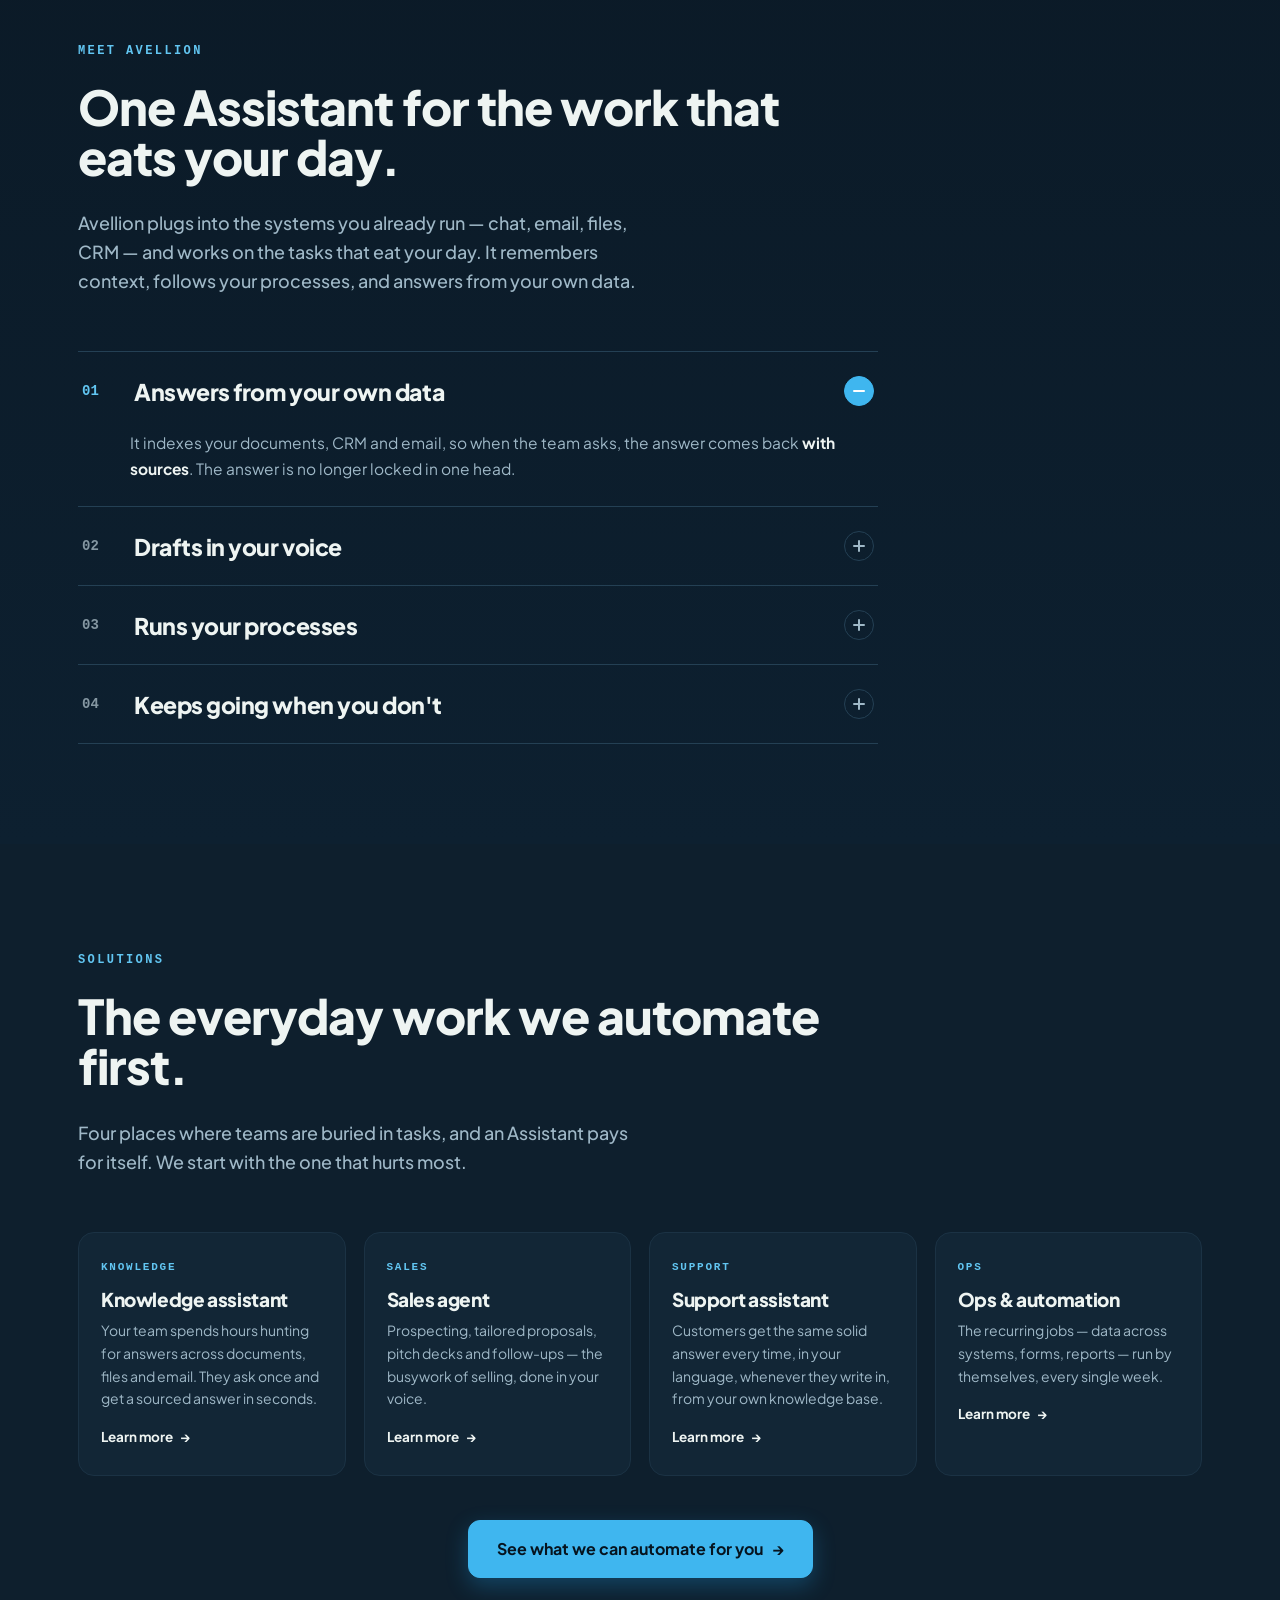
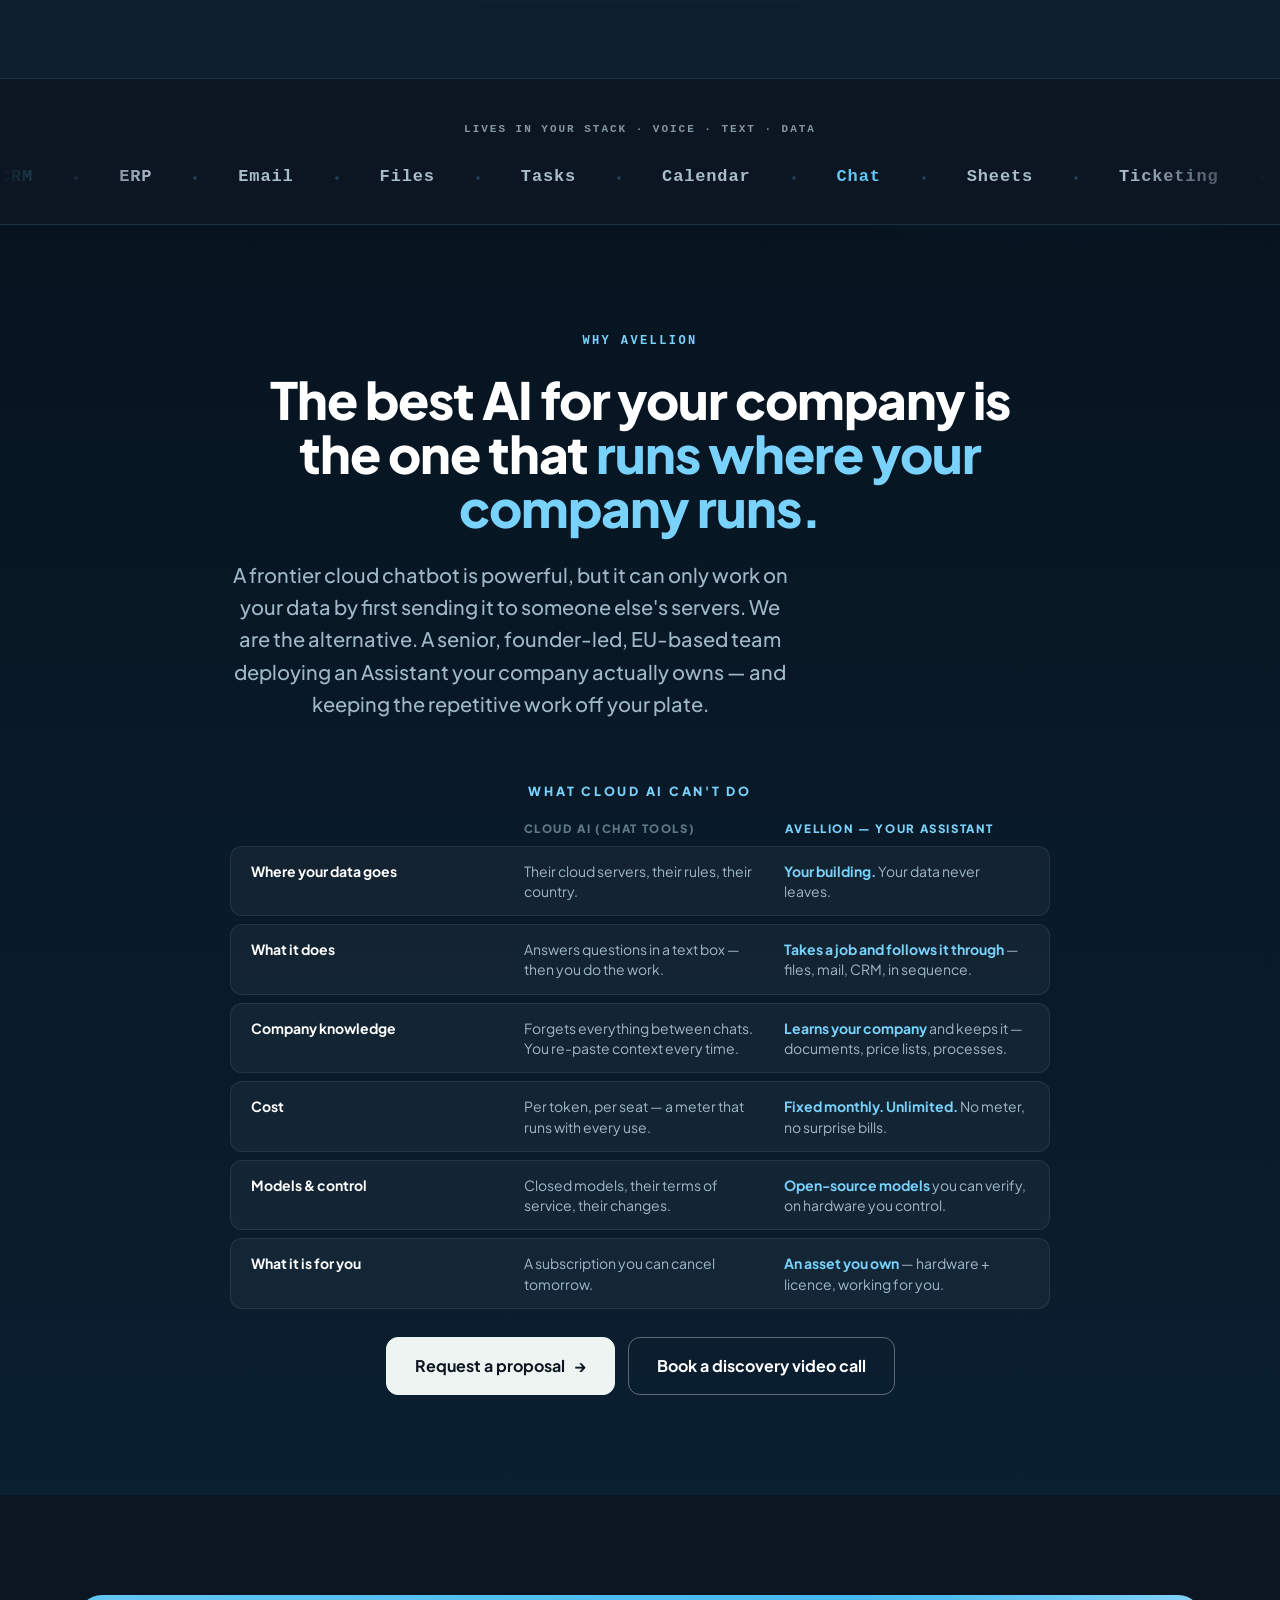
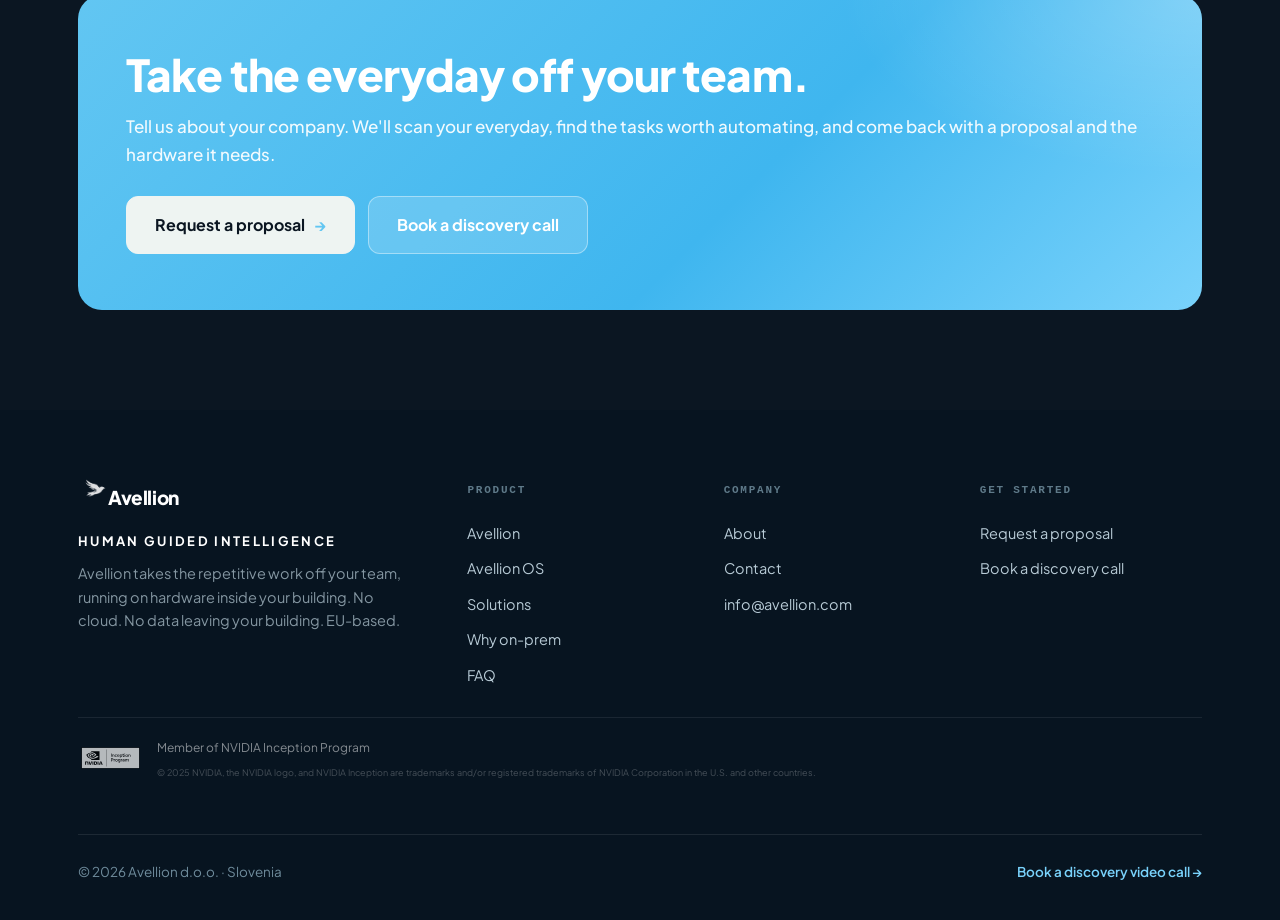
==== commit d5d7881a: "analytics: add GA4 tag (G-R1YQ14Q89W) to all pages" ====
--- a/index.html
+++ b/index.html
@@ -1,6 +1,15 @@
 <!DOCTYPE html>
 <html lang="en" class="dark-theme">
 <head>
+<!-- Google tag (gtag.js) -->
+<script async src="https://www.googletagmanager.com/gtag/js?id=G-R1YQ14Q89W"></script>
+<script>
+  window.dataLayer = window.dataLayer || [];
+  function gtag(){dataLayer.push(arguments);}
+  gtag('js', new Date());
+  gtag('config', 'G-R1YQ14Q89W');
+</script>
+
 <meta charset="utf-8">
 <meta name="viewport" content="width=device-width,initial-scale=1">
 <title>Avellion — the on-premise Assistant that takes the everyday off your team</title>
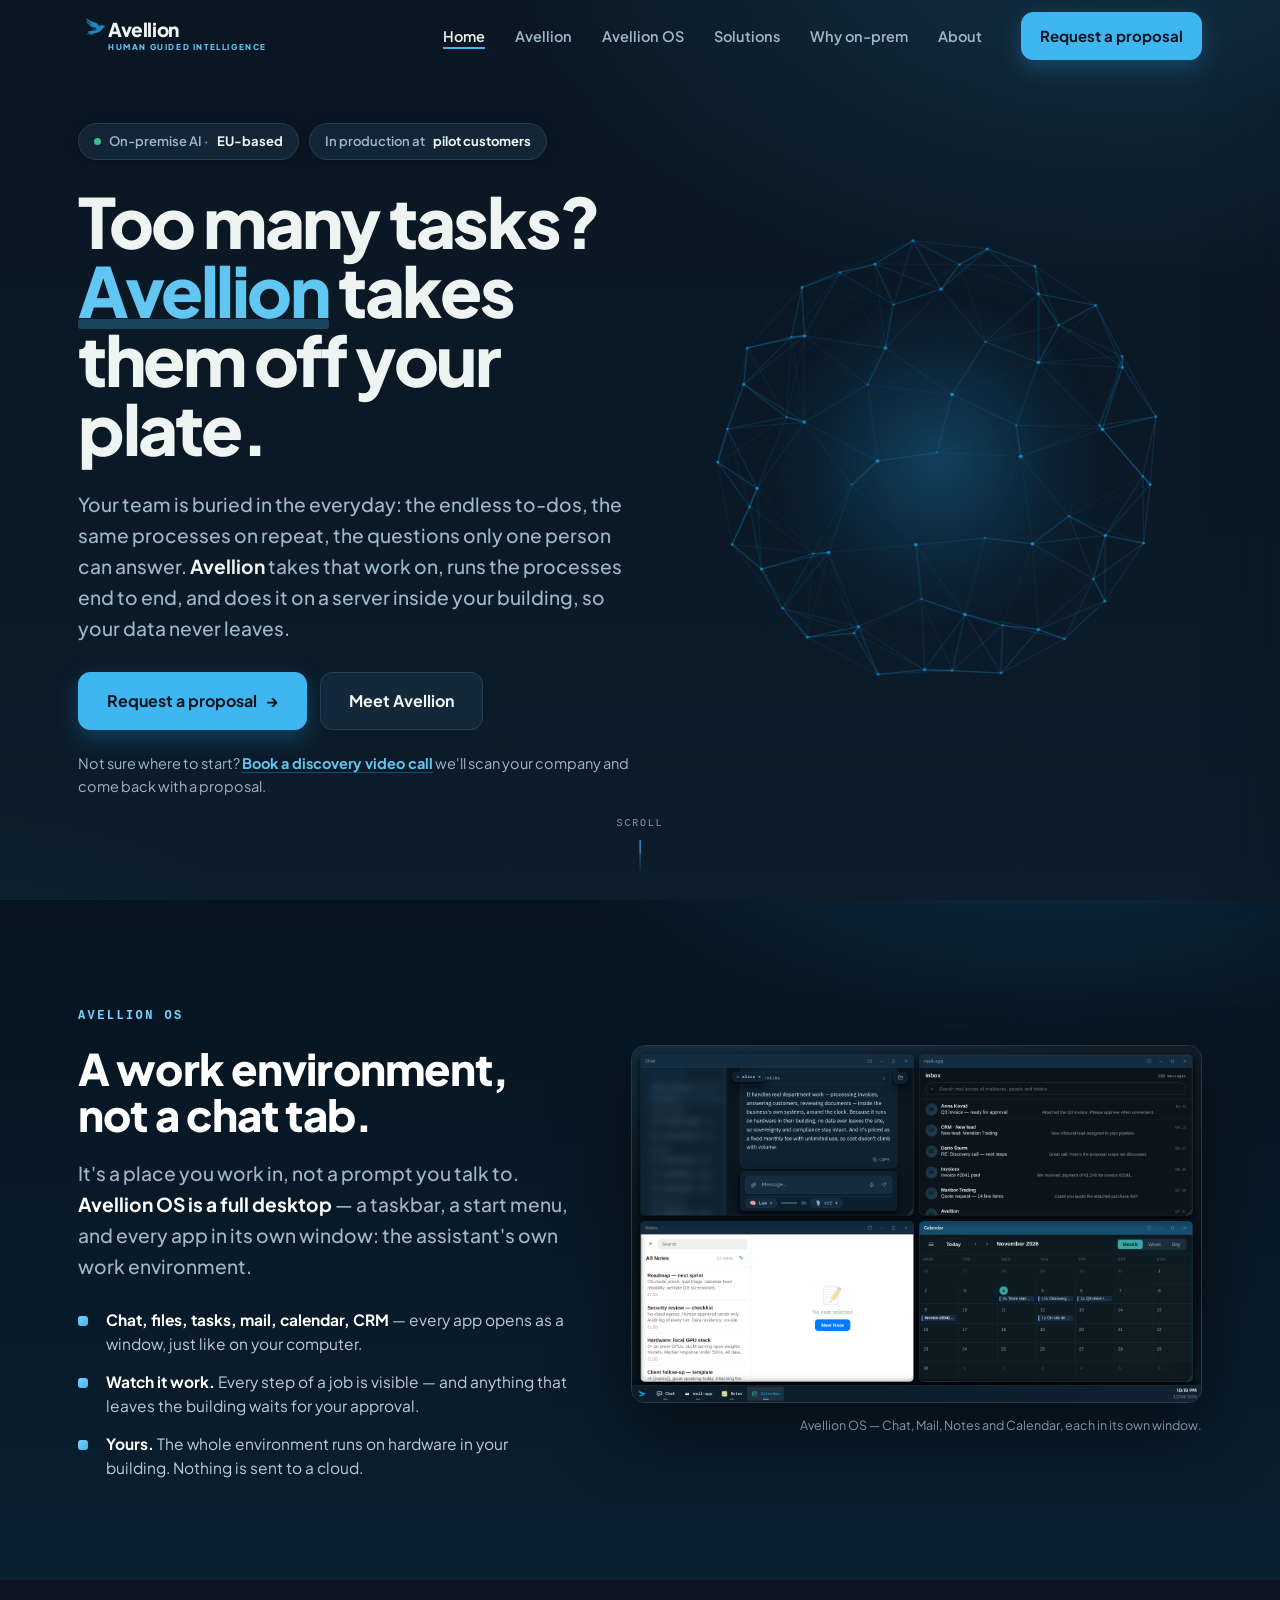
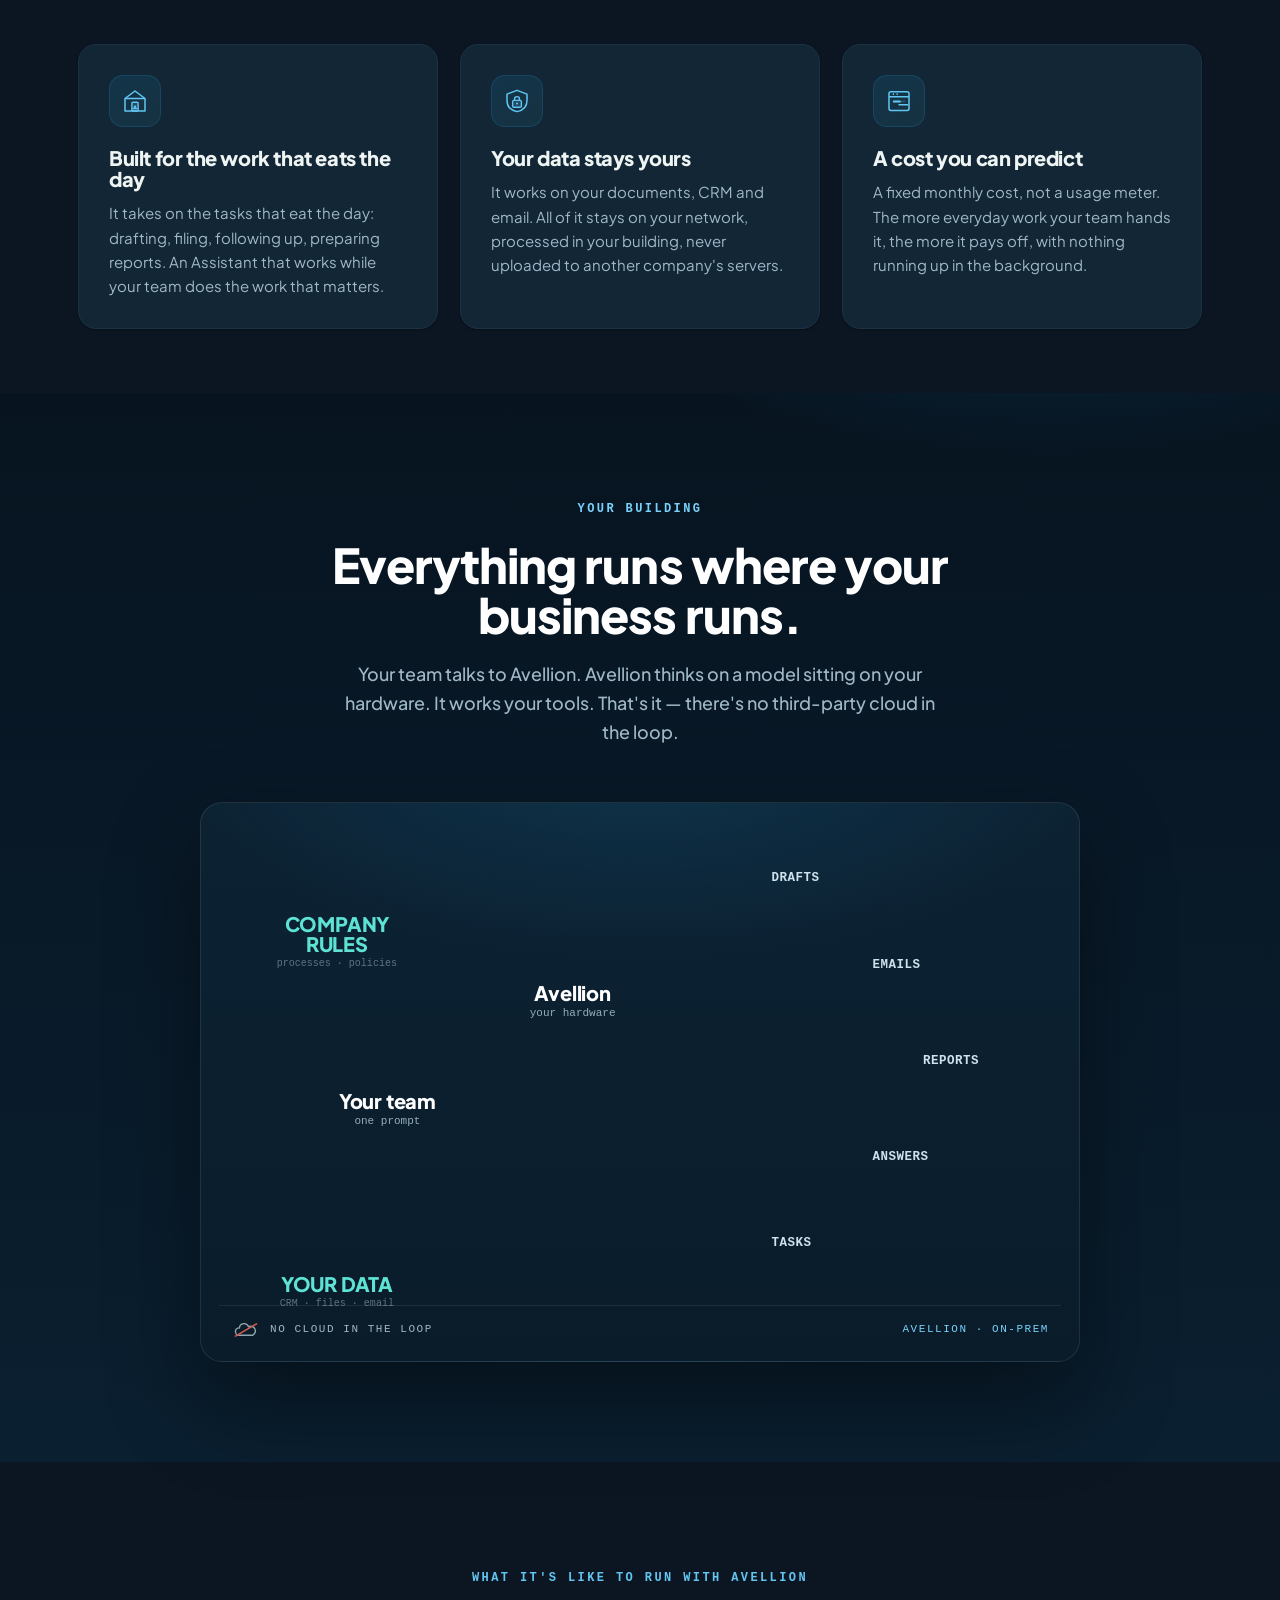
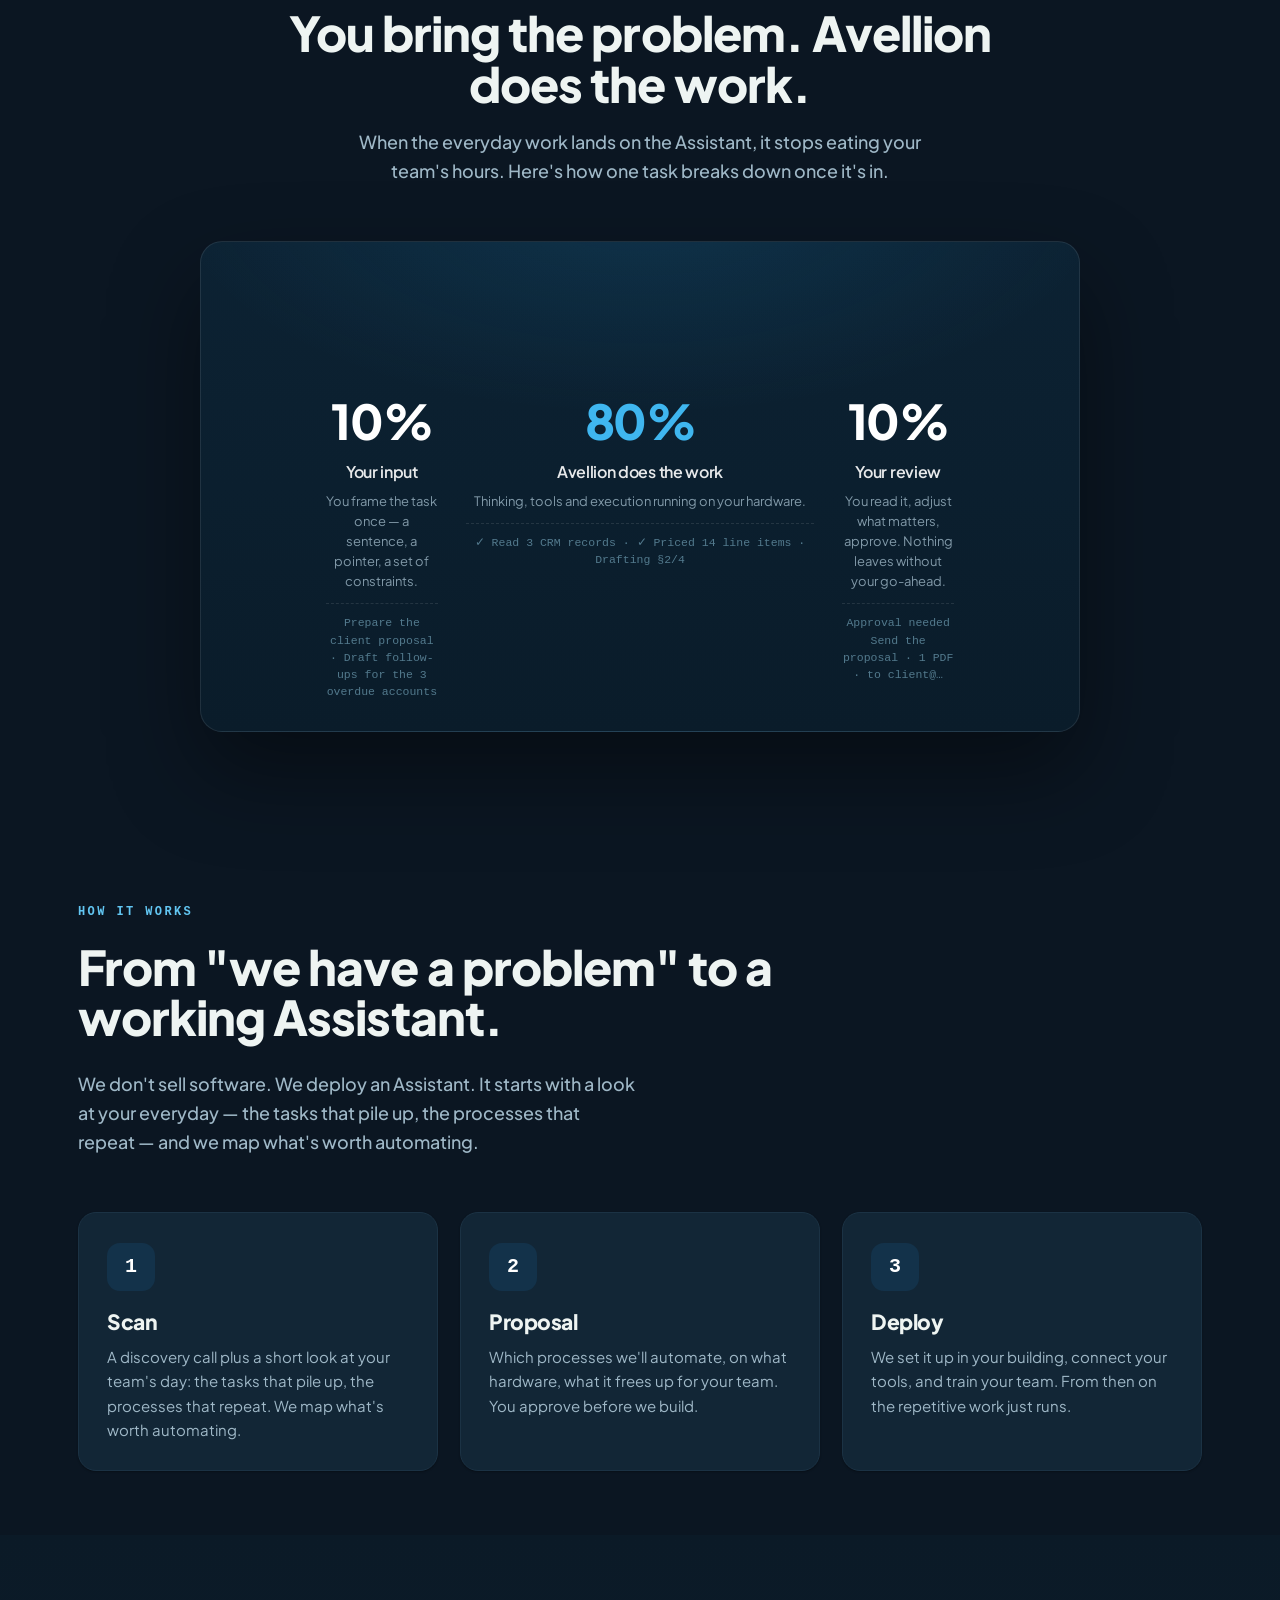
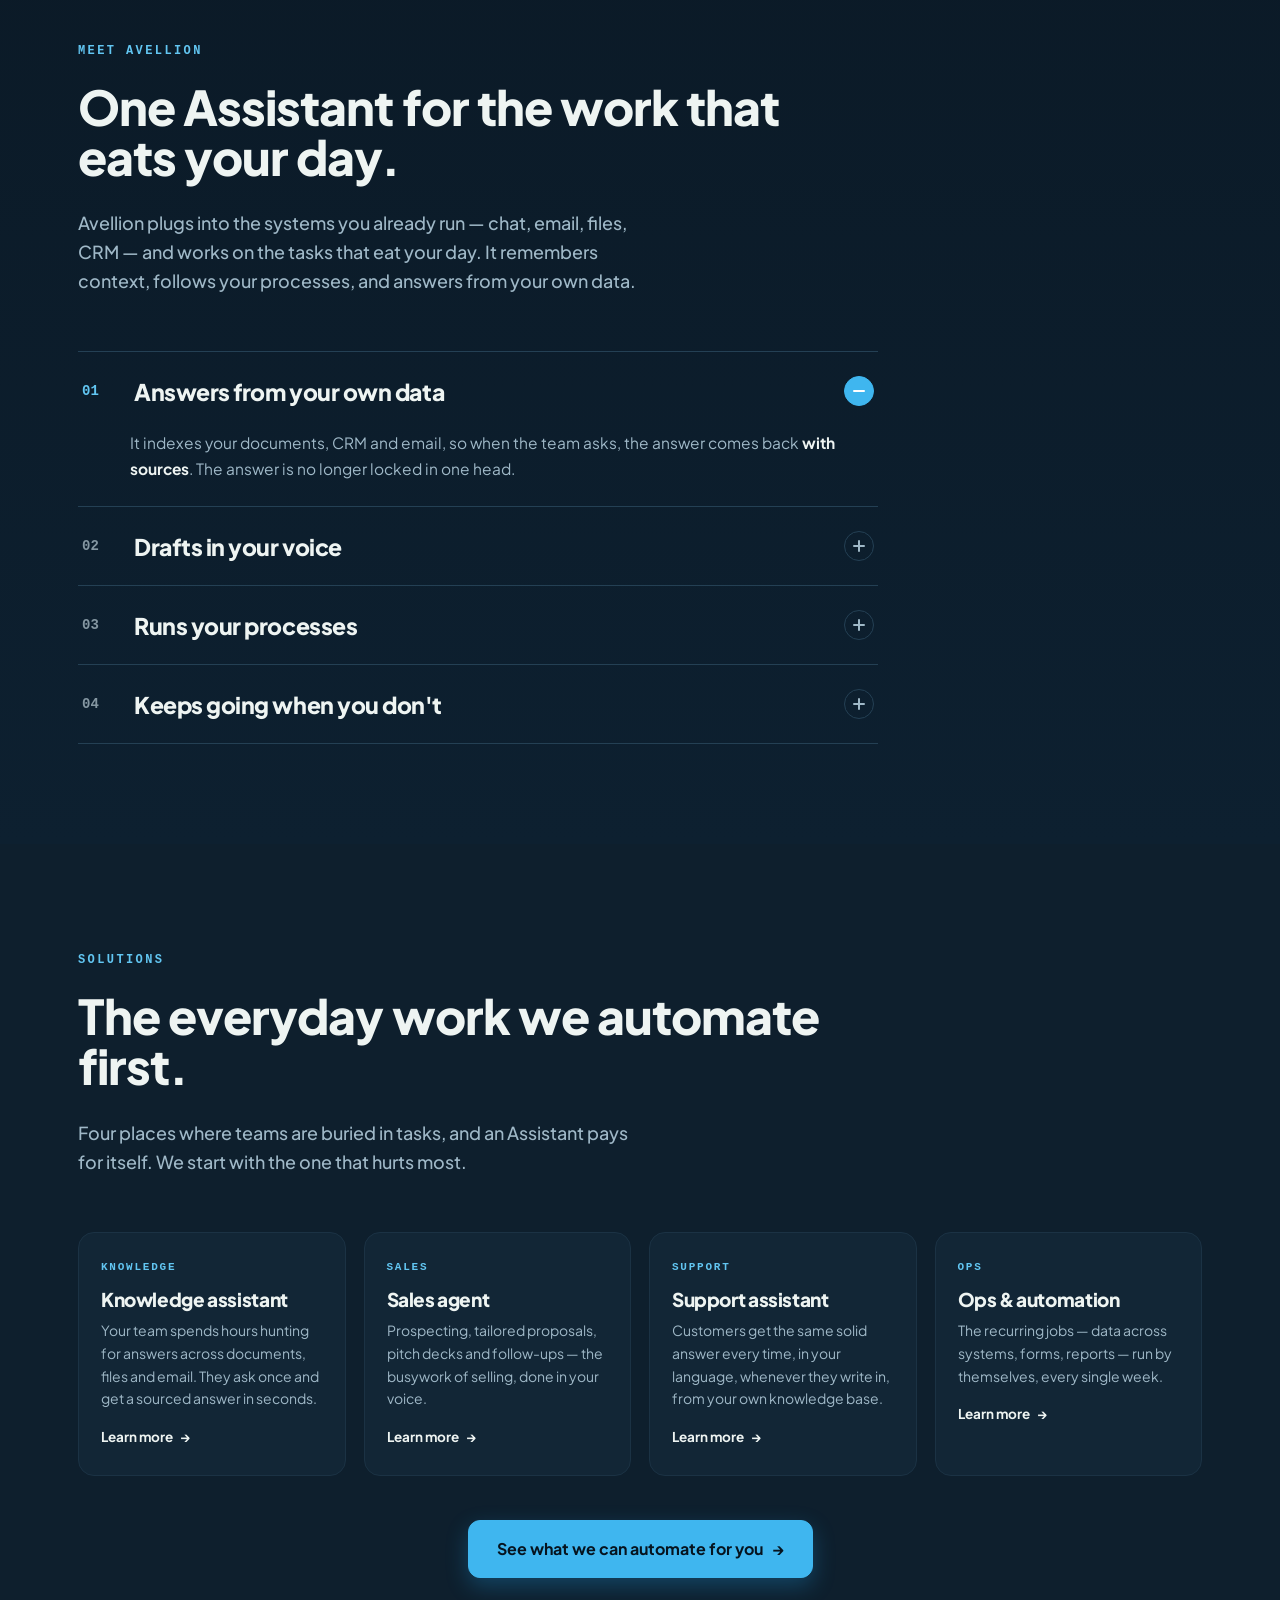
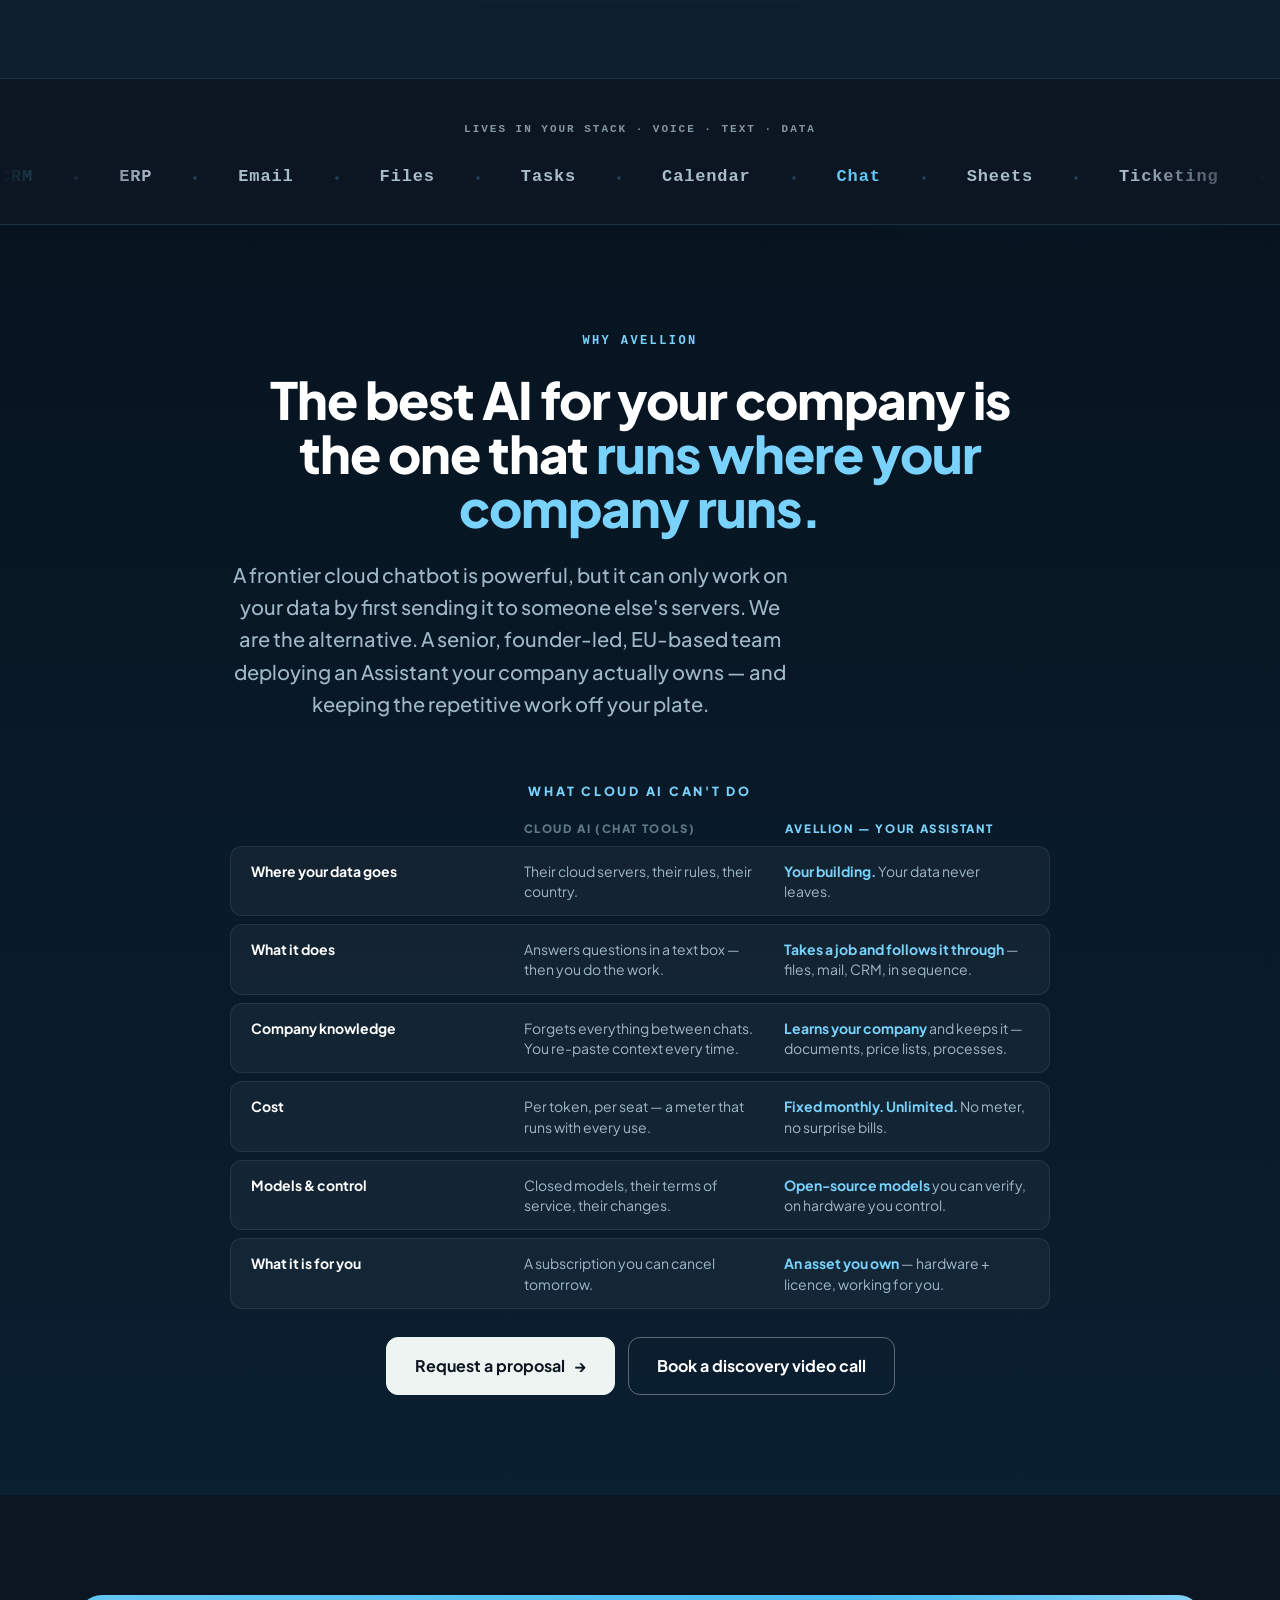
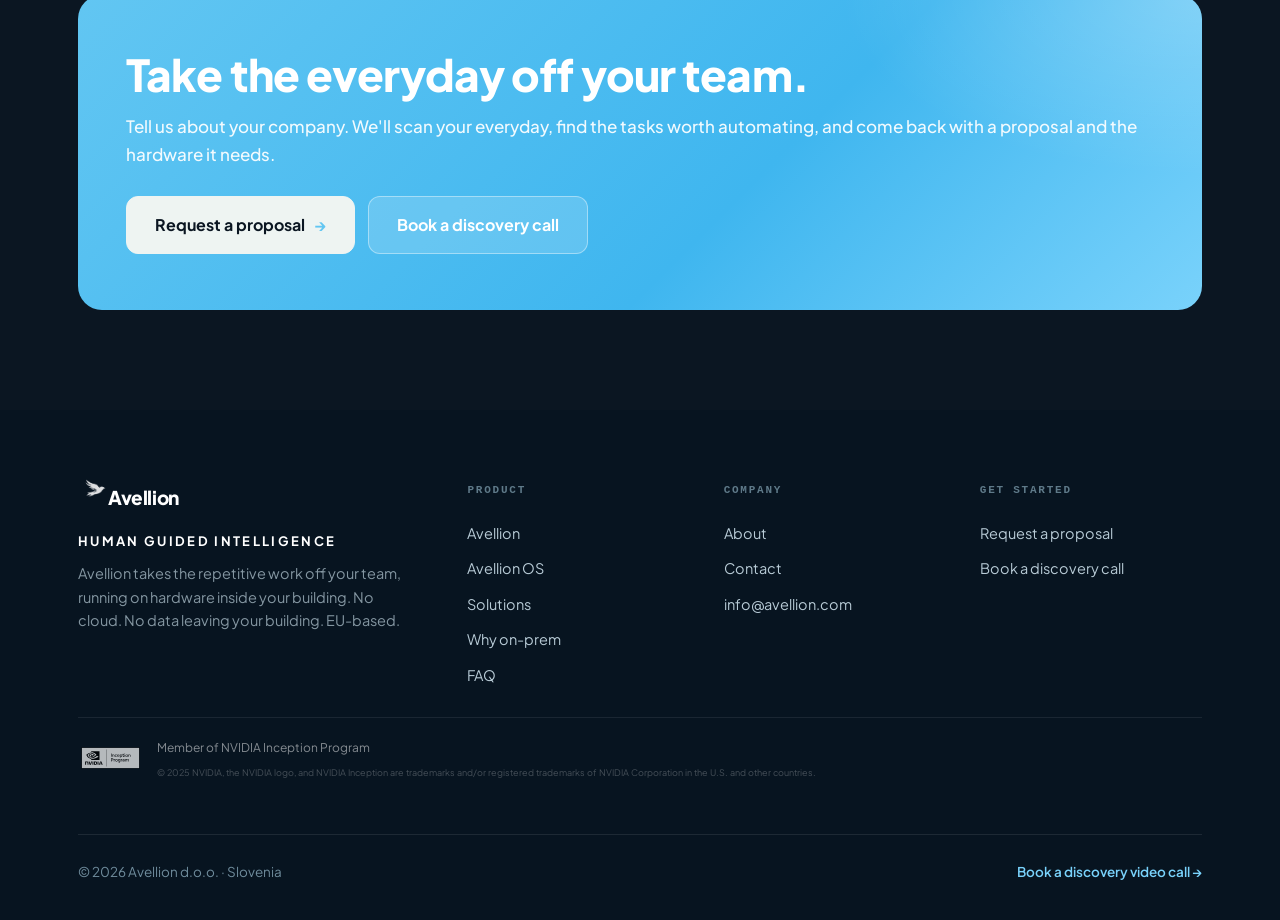
==== commit 9dcfc486: "make 'Request a proposal' buttons open the email client with a pre-filled 5-question body (mailto:in" ====
--- a/index.html
+++ b/index.html
@@ -1,15 +1,6 @@
 <!DOCTYPE html>
 <html lang="en" class="dark-theme">
 <head>
-<!-- Google tag (gtag.js) -->
-<script async src="https://www.googletagmanager.com/gtag/js?id=G-R1YQ14Q89W"></script>
-<script>
-  window.dataLayer = window.dataLayer || [];
-  function gtag(){dataLayer.push(arguments);}
-  gtag('js', new Date());
-  gtag('config', 'G-R1YQ14Q89W');
-</script>
-
 <meta charset="utf-8">
 <meta name="viewport" content="width=device-width,initial-scale=1">
 <title>Avellion — the on-premise Assistant that takes the everyday off your team</title>
@@ -496,7 +487,7 @@
       <li><a href="#building">Why on-prem</a></li>
       <li><a href="#why">About</a></li>
     </ul>
-    <a class="btn btn-primary" href="#cta" style="padding:11px 18px">Request a proposal</a>
+    <a class="btn btn-primary" href="mailto:info@avellion.si?subject=Proposal%20request&body=Hi%20Avellion%2C%0D%0A%0D%0AI%27d%20like%20a%20proposal%20for%20a%20local%20AI%20solution.%20Please%20answer%3A%0D%0A%0D%0A1.%20Company%20%2F%20contact%3A%0D%0A2.%20What%20are%20you%20trying%20to%20build%20or%20solve%3F%0D%0A3.%20Do%20you%20already%20have%20on-prem%20hardware%2C%20or%20should%20we%20plan%20for%20that%3F%0D%0A4.%20Timeline%20%2F%20deadline%3A%0D%0A5.%20Approx.%20budget%20range%20(optional)%3A%0D%0A%0D%0AThanks%2C" style="padding:11px 18px">Request a proposal</a>
   </nav>
 </header>
 
@@ -507,7 +498,7 @@
   <a href="#solutions">Solutions</a>
   <a href="#building">Why on-prem</a>
   <a href="#why">About</a>
-  <a class="btn btn-primary" href="#cta">Request a proposal</a>
+  <a class="btn btn-primary" href="mailto:info@avellion.si?subject=Proposal%20request&body=Hi%20Avellion%2C%0D%0A%0D%0AI%27d%20like%20a%20proposal%20for%20a%20local%20AI%20solution.%20Please%20answer%3A%0D%0A%0D%0A1.%20Company%20%2F%20contact%3A%0D%0A2.%20What%20are%20you%20trying%20to%20build%20or%20solve%3F%0D%0A3.%20Do%20you%20already%20have%20on-prem%20hardware%2C%20or%20should%20we%20plan%20for%20that%3F%0D%0A4.%20Timeline%20%2F%20deadline%3A%0D%0A5.%20Approx.%20budget%20range%20(optional)%3A%0D%0A%0D%0AThanks%2C">Request a proposal</a>
 </div>
 
 <main id="top">
@@ -523,7 +514,7 @@
       <h1 class="reveal-stag" style="--rd:80">Too many tasks? <span class="accent">Avellion</span> takes them off your plate.</h1>
       <p class="lede reveal-stag" style="--rd:180">Your team is buried in the everyday: the endless to-dos, the same processes on repeat, the questions only one person can answer. <b>Avellion</b> takes that work on, runs the processes end to end, and does it on a server inside your building, so your data never leaves.</p>
       <div class="btn-row reveal-stag" style="--rd:260">
-        <a class="btn btn-primary btn-lg" href="#cta">Request a proposal <span class="arw">→</span></a>
+        <a class="btn btn-primary btn-lg" href="mailto:info@avellion.si?subject=Proposal%20request&body=Hi%20Avellion%2C%0D%0A%0D%0AI%27d%20like%20a%20proposal%20for%20a%20local%20AI%20solution.%20Please%20answer%3A%0D%0A%0D%0A1.%20Company%20%2F%20contact%3A%0D%0A2.%20What%20are%20you%20trying%20to%20build%20or%20solve%3F%0D%0A3.%20Do%20you%20already%20have%20on-prem%20hardware%2C%20or%20should%20we%20plan%20for%20that%3F%0D%0A4.%20Timeline%20%2F%20deadline%3A%0D%0A5.%20Approx.%20budget%20range%20(optional)%3A%0D%0A%0D%0AThanks%2C">Request a proposal <span class="arw">→</span></a>
         <a class="btn btn-ghost btn-lg" href="#meet">Meet Avellion</a>
       </div>
       <p class="btn-note reveal-stag" style="--rd:340">Not sure where to start? <a href="mailto:info@avellion.com?subject=Discovery%20video%20call">Book a discovery video call</a> we'll scan your company and come back with a proposal.</p>
@@ -746,7 +737,7 @@
   </div>
 
       <div class="btn-row reveal">
-        <a class="btn btn-white btn-lg" href="#cta">Request a proposal <span class="arw">→</span></a>
+        <a class="btn btn-white btn-lg" href="mailto:info@avellion.si?subject=Proposal%20request&body=Hi%20Avellion%2C%0D%0A%0D%0AI%27d%20like%20a%20proposal%20for%20a%20local%20AI%20solution.%20Please%20answer%3A%0D%0A%0D%0A1.%20Company%20%2F%20contact%3A%0D%0A2.%20What%20are%20you%20trying%20to%20build%20or%20solve%3F%0D%0A3.%20Do%20you%20already%20have%20on-prem%20hardware%2C%20or%20should%20we%20plan%20for%20that%3F%0D%0A4.%20Timeline%20%2F%20deadline%3A%0D%0A5.%20Approx.%20budget%20range%20(optional)%3A%0D%0A%0D%0AThanks%2C">Request a proposal <span class="arw">→</span></a>
         <a class="btn btn-outline btn-lg" href="mailto:info@avellion.com?subject=Discovery%20video%20call">Book a discovery video call</a>
       </div>
     </div>
@@ -760,7 +751,7 @@
       <h2>Take the everyday off your team.</h2>
       <p>Tell us about your company. We'll scan your everyday, find the tasks worth automating, and come back with a proposal and the hardware it needs.</p>
       <div class="btn-row">
-        <a class="btn btn-white btn-lg" href="mailto:info@avellion.com?subject=Request%20a%20proposal">Request a proposal <span class="arw">→</span></a>
+        <a class="btn btn-white btn-lg" href="mailto:info@avellion.si?subject=Proposal%20request&body=Hi%20Avellion%2C%0D%0A%0D%0AI%27d%20like%20a%20proposal%20for%20a%20local%20AI%20solution.%20Please%20answer%3A%0D%0A%0D%0A1.%20Company%20%2F%20contact%3A%0D%0A2.%20What%20are%20you%20trying%20to%20build%20or%20solve%3F%0D%0A3.%20Do%20you%20already%20have%20on-prem%20hardware%2C%20or%20should%20we%20plan%20for%20that%3F%0D%0A4.%20Timeline%20%2F%20deadline%3A%0D%0A5.%20Approx.%20budget%20range%20(optional)%3A%0D%0A%0D%0AThanks%2C">Request a proposal <span class="arw">→</span></a>
         <a class="btn btn-lg" href="mailto:info@avellion.com?subject=Discovery%20video%20call" style="background:rgba(255,255,255,.16);border-color:rgba(255,255,255,.4);color:#fff">Book a discovery call</a>
       </div>
     </div>
@@ -787,7 +778,7 @@
       </div>
       <div class="foot-col">
         <h5>Get started</h5>
-        <a href="#cta">Request a proposal</a><a href="mailto:info@avellion.com?subject=Discovery%20video%20call">Book a discovery call</a>
+        <a href="mailto:info@avellion.si?subject=Proposal%20request&body=Hi%20Avellion%2C%0D%0A%0D%0AI%27d%20like%20a%20proposal%20for%20a%20local%20AI%20solution.%20Please%20answer%3A%0D%0A%0D%0A1.%20Company%20%2F%20contact%3A%0D%0A2.%20What%20are%20you%20trying%20to%20build%20or%20solve%3F%0D%0A3.%20Do%20you%20already%20have%20on-prem%20hardware%2C%20or%20should%20we%20plan%20for%20that%3F%0D%0A4.%20Timeline%20%2F%20deadline%3A%0D%0A5.%20Approx.%20budget%20range%20(optional)%3A%0D%0A%0D%0AThanks%2C">Request a proposal</a><a href="mailto:info@avellion.com?subject=Discovery%20video%20call">Book a discovery call</a>
       </div>
     </div>
     <div class="foot-partner" style="margin:24px 0 12px;padding-top:16px;border-top:1px solid rgba(255,255,255,0.08);display:flex;align-items:center;gap:14px">
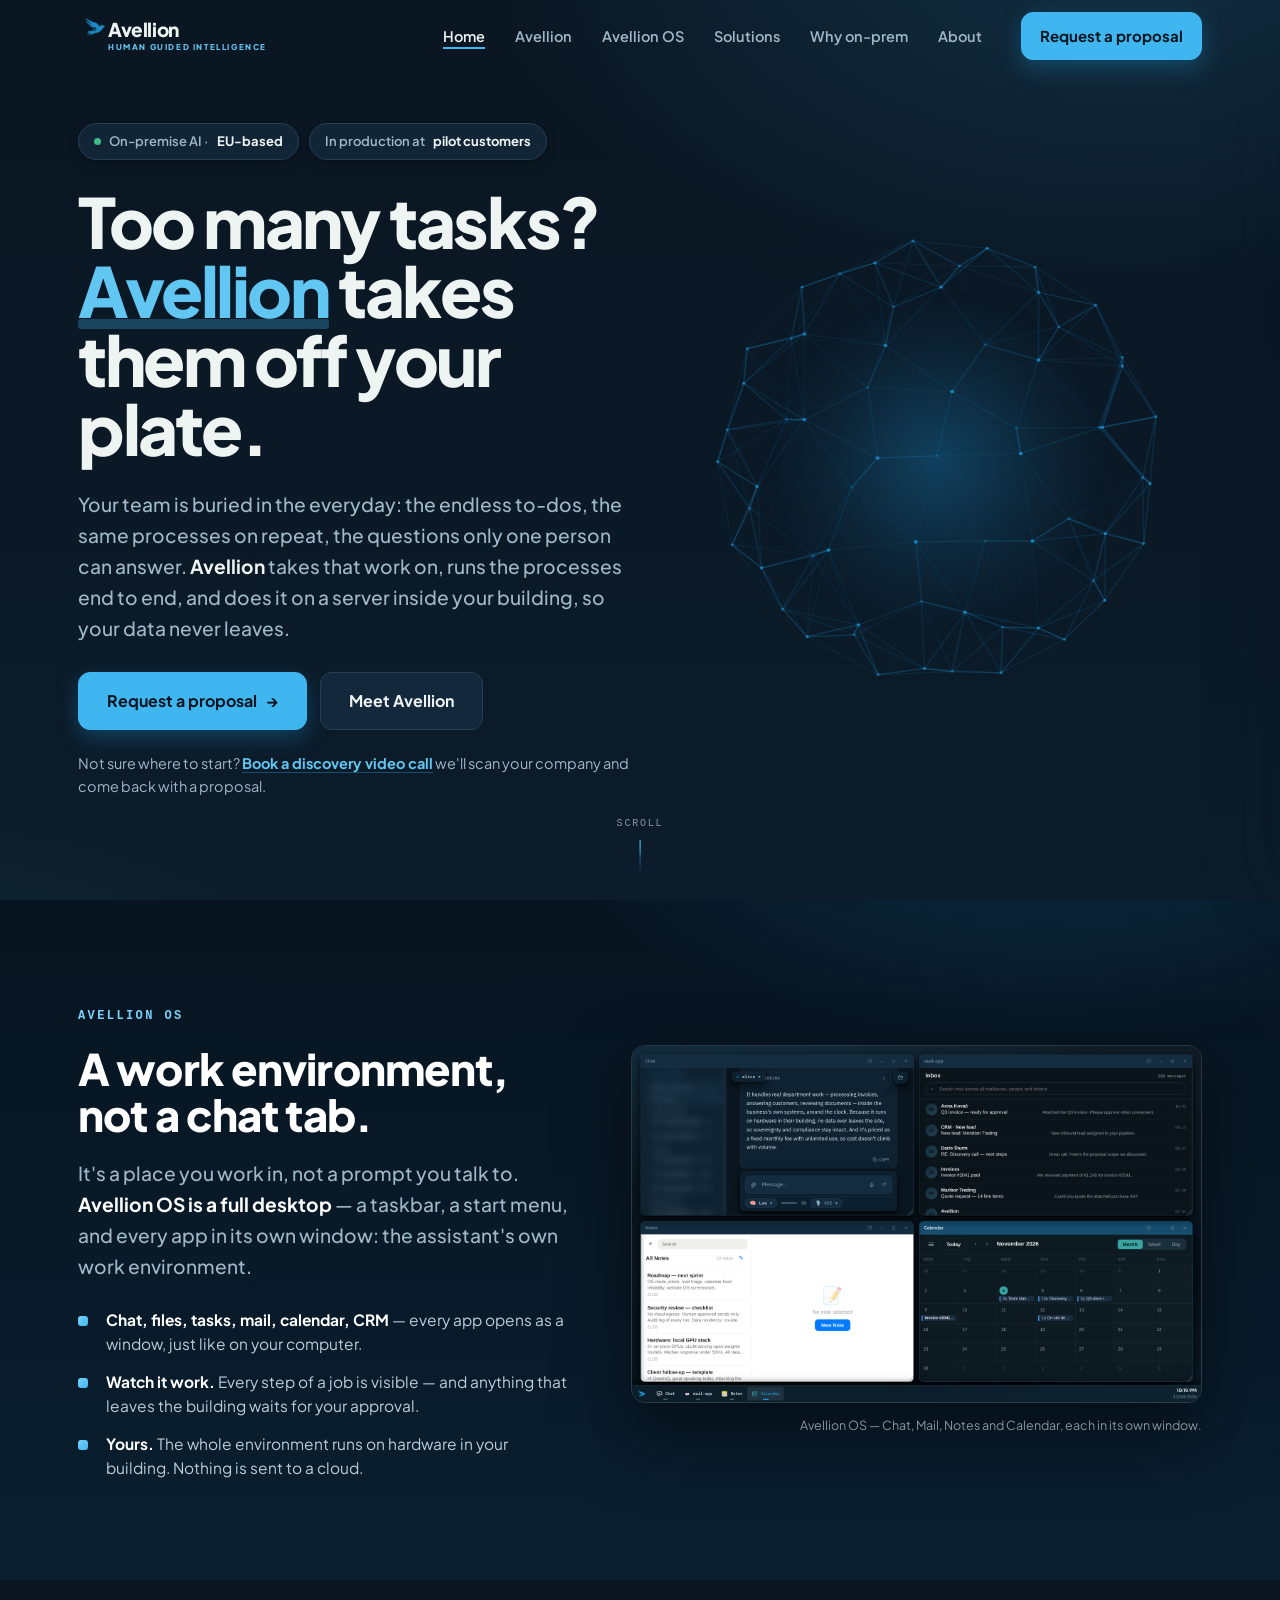
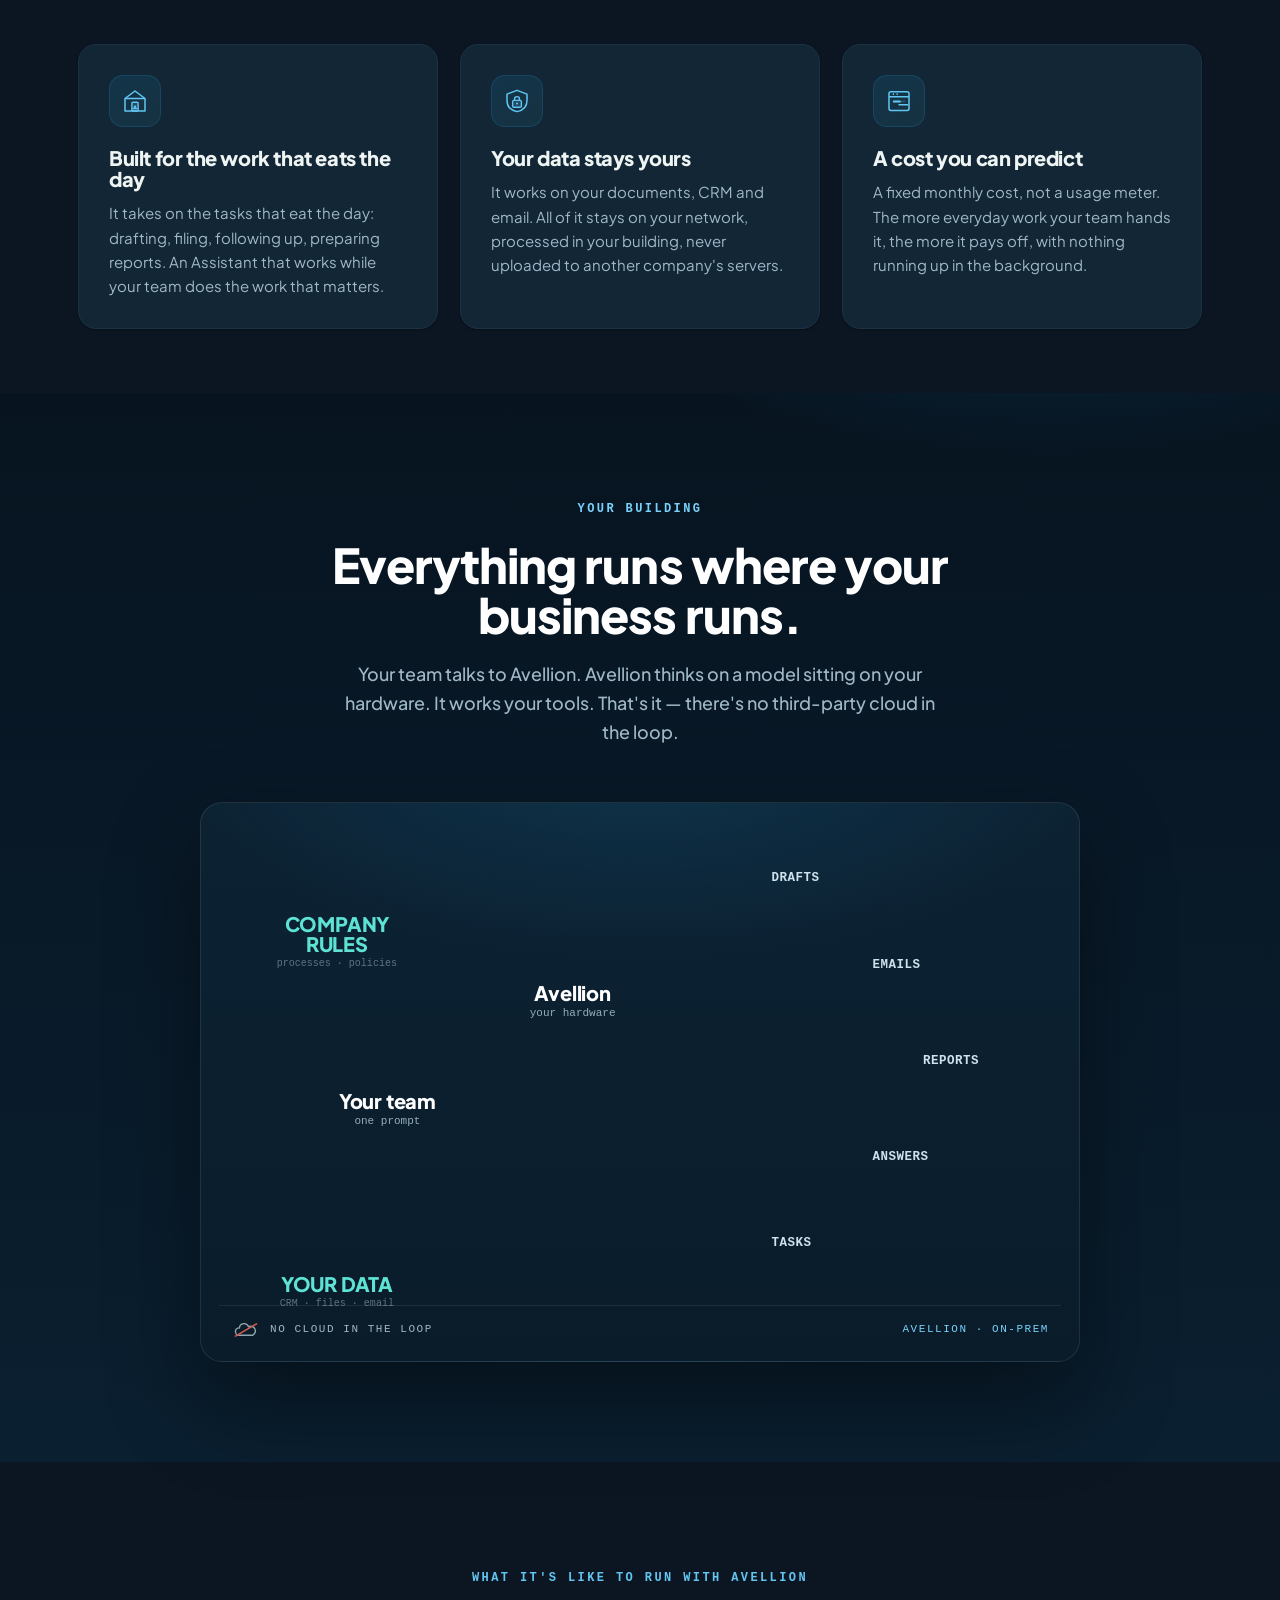
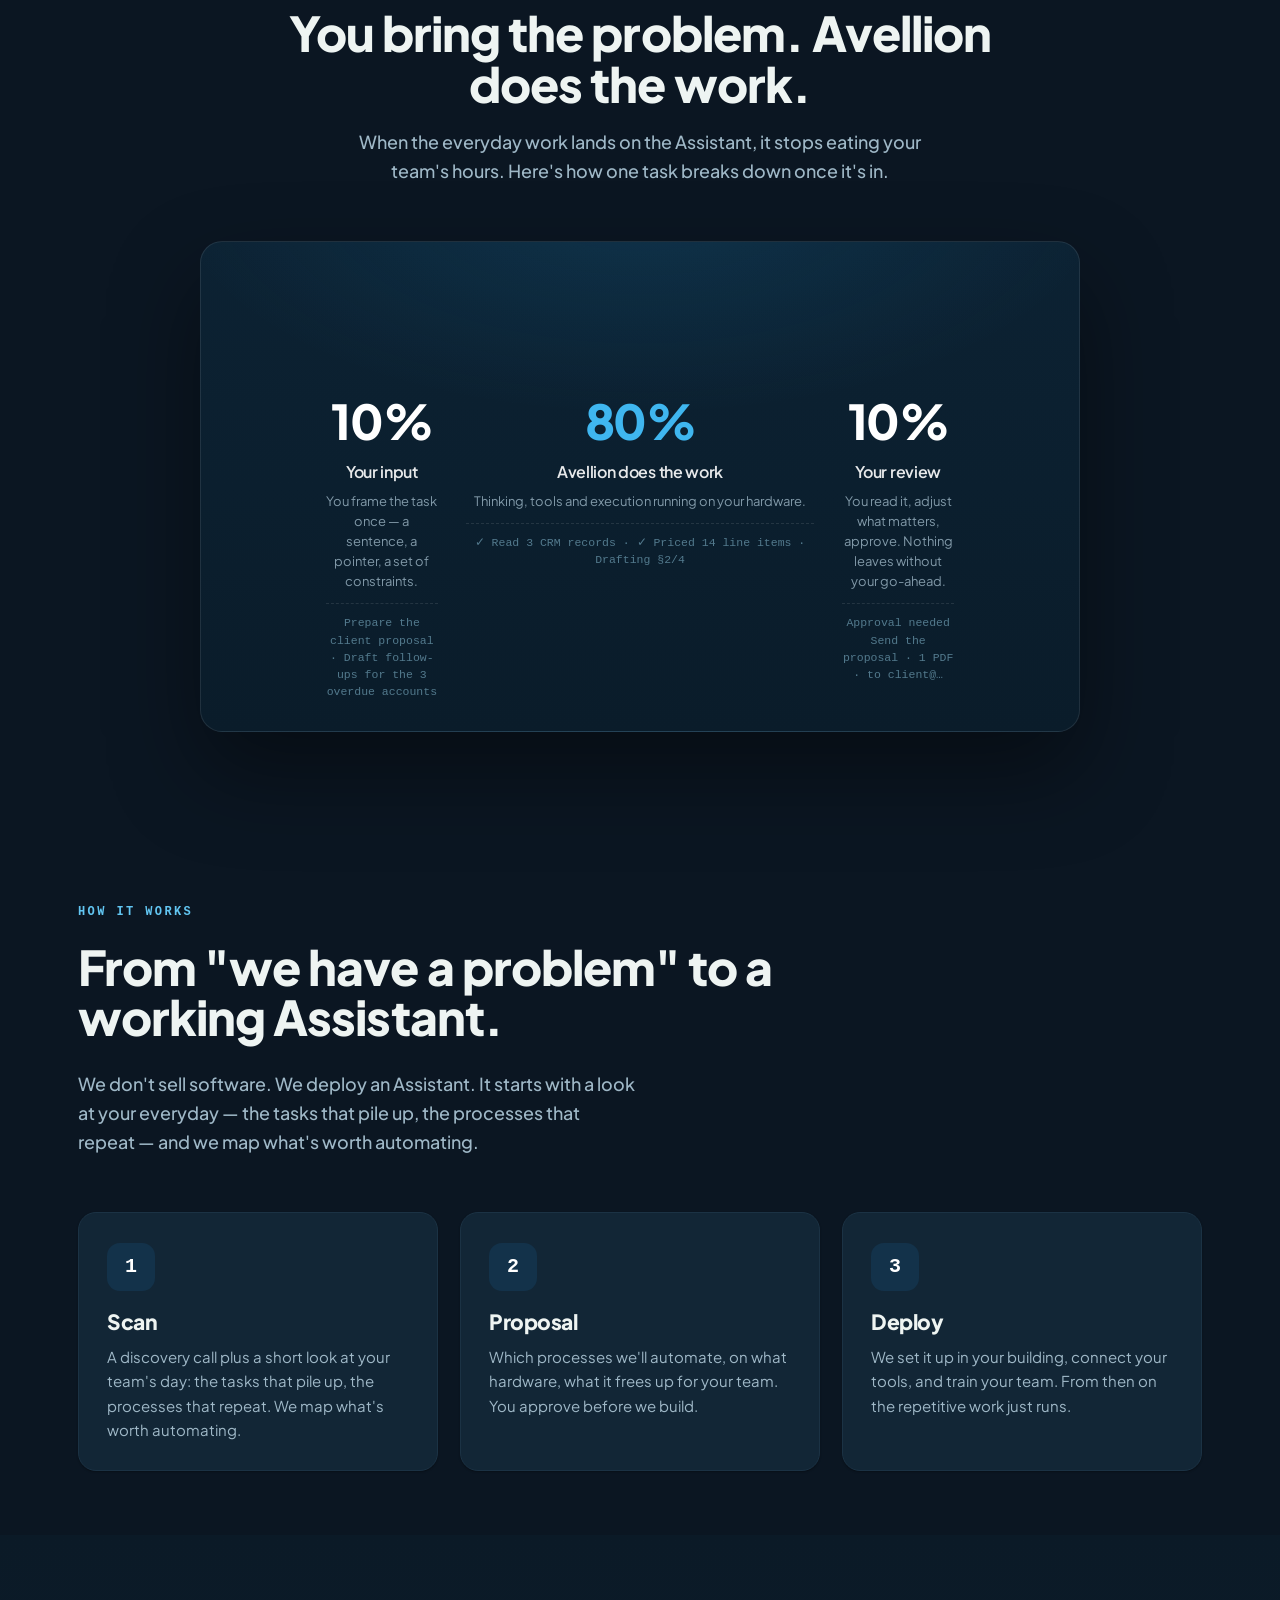
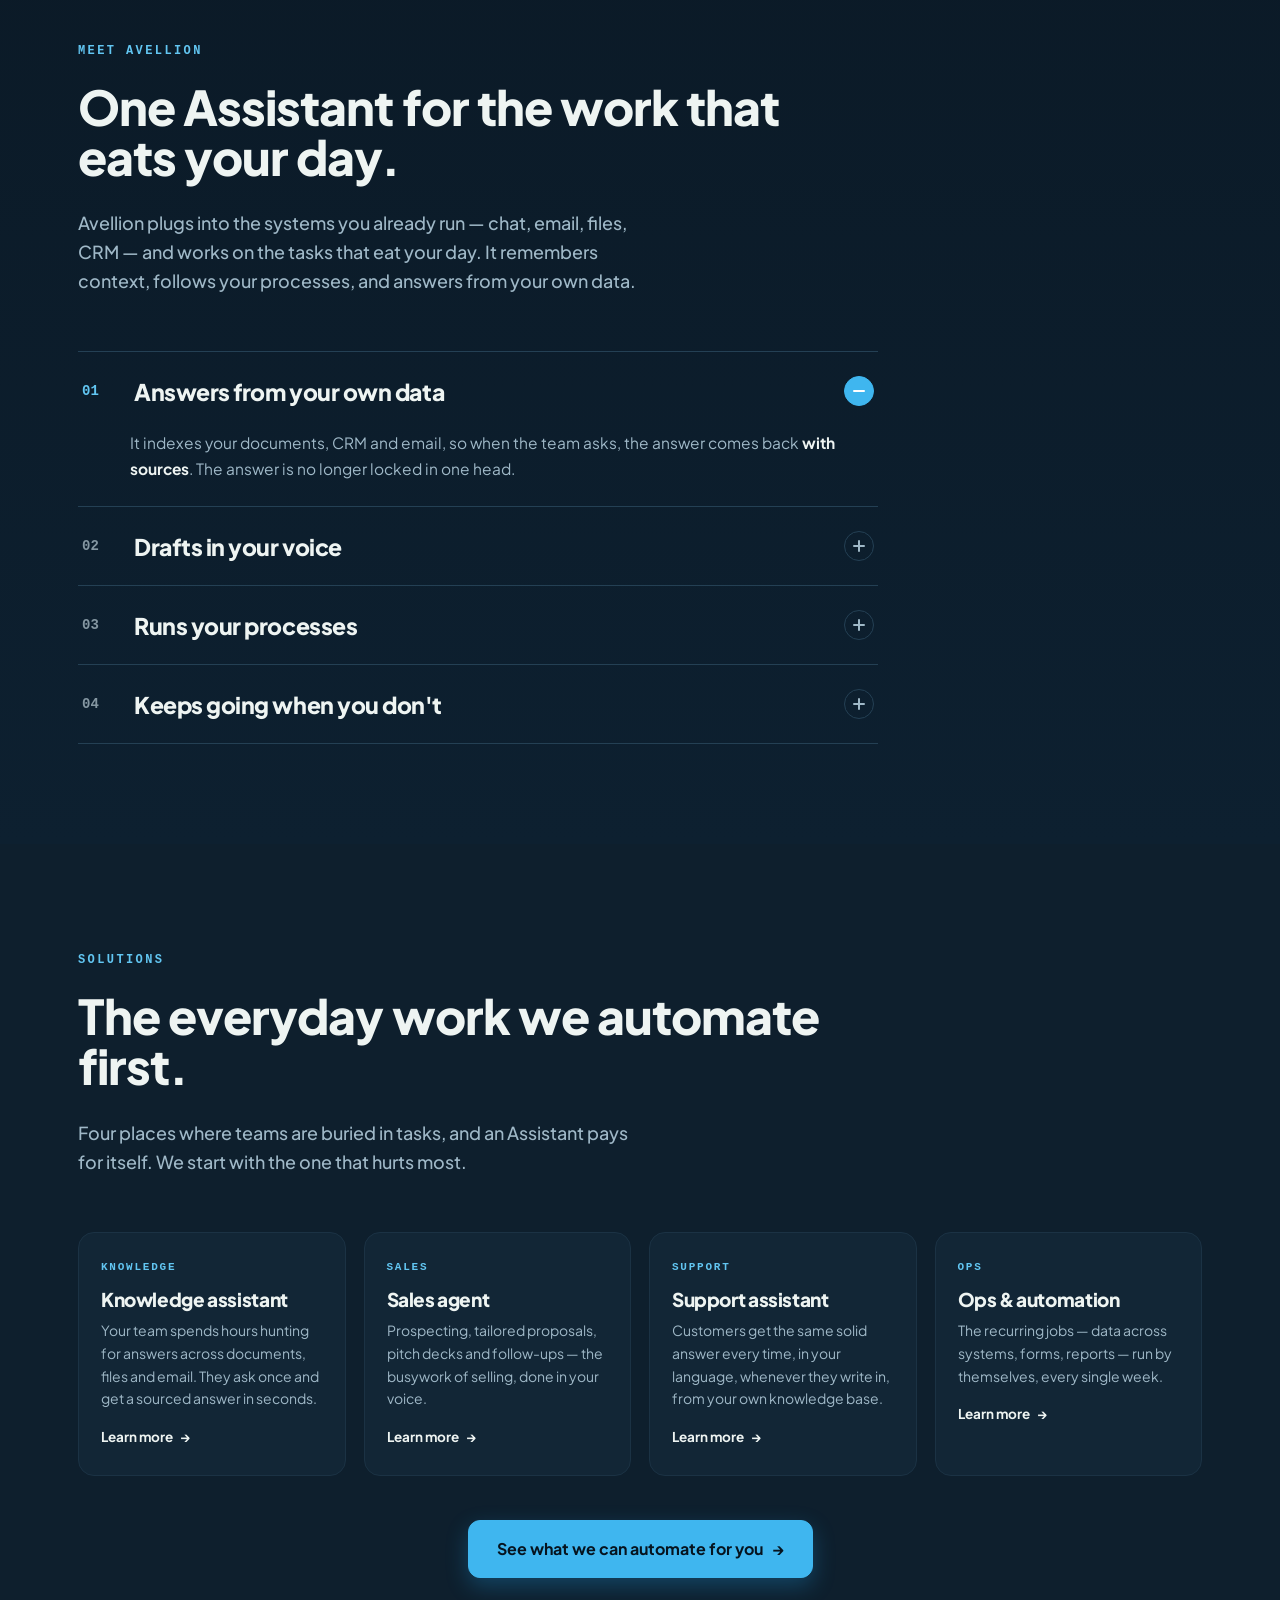
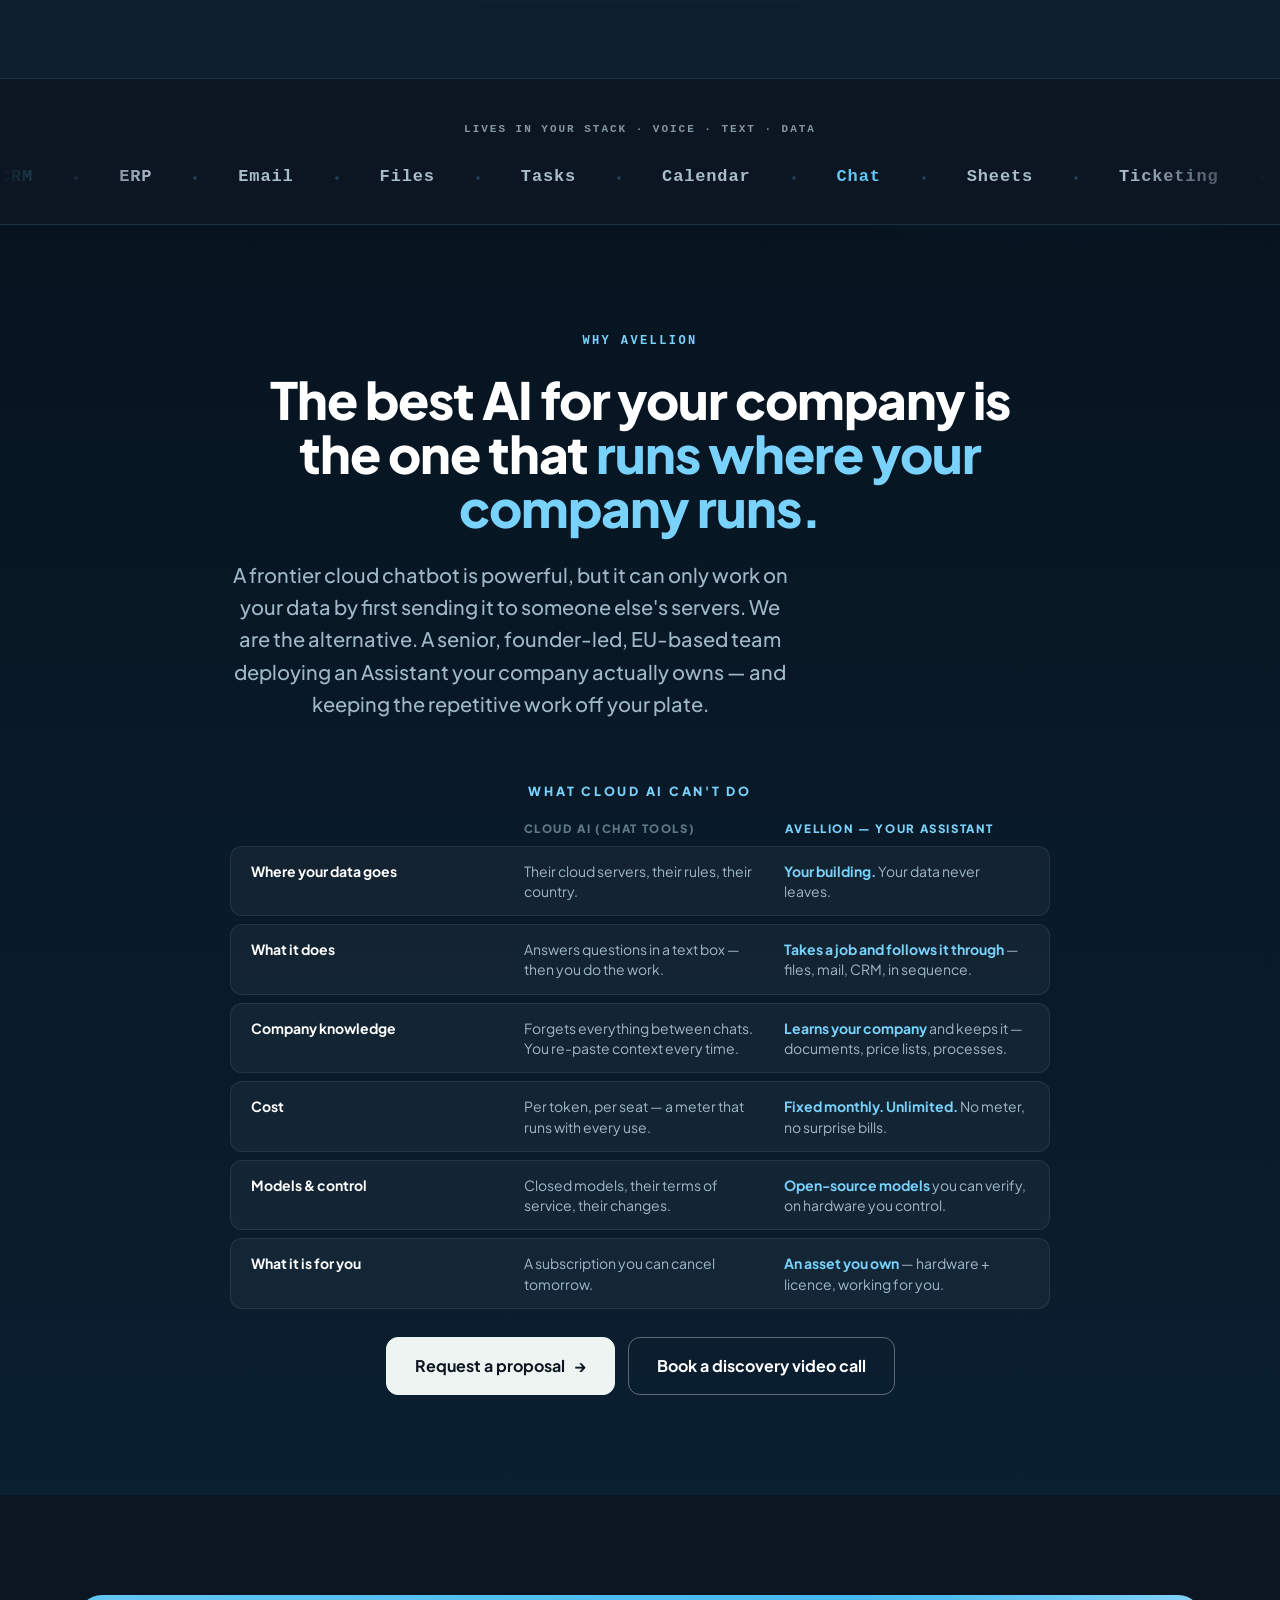
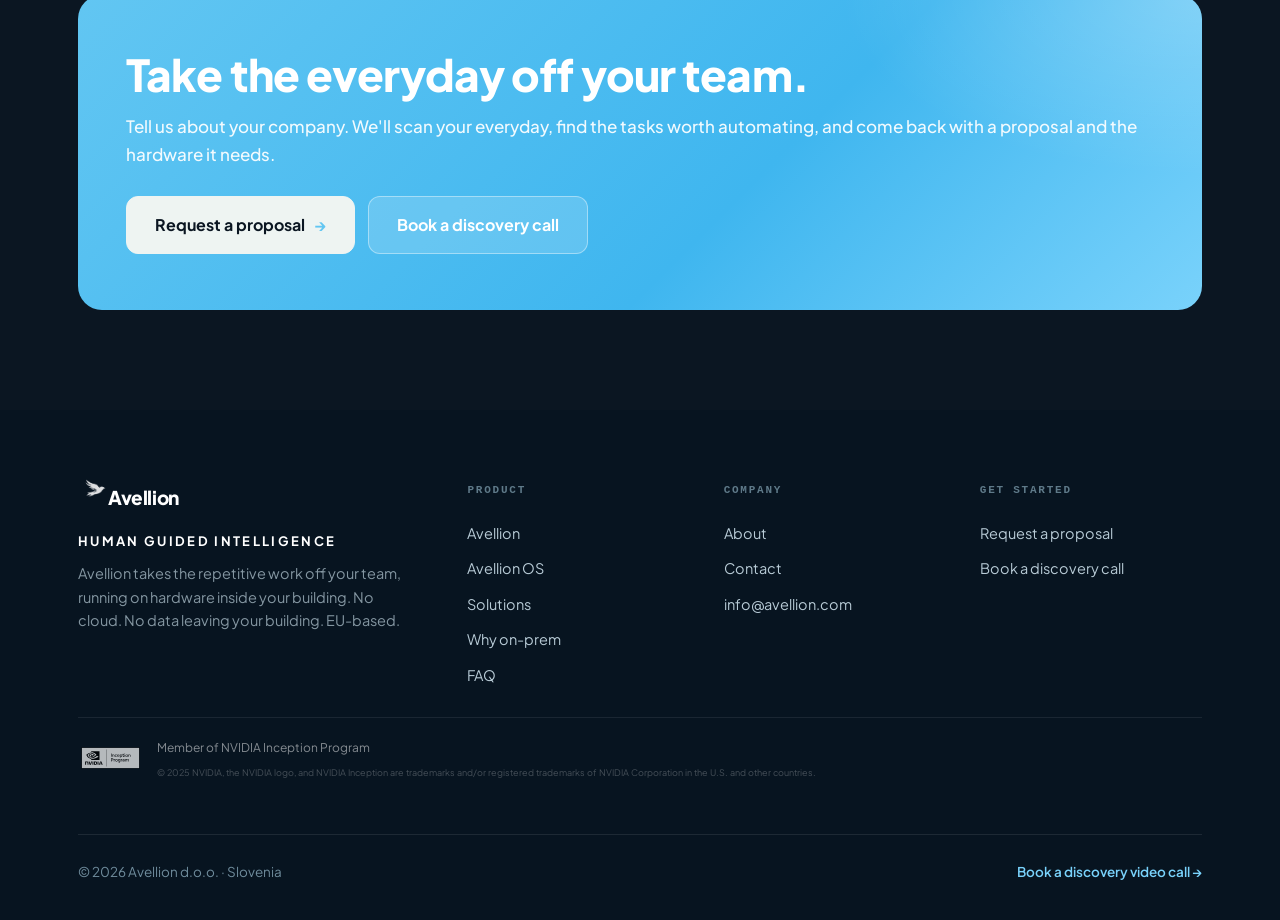
==== commit 82b0217e: "restore GA4 tag (G-R1YQ14Q89W) to index.html dropped in the previous mailto commit" ====
--- a/index.html
+++ b/index.html
@@ -1,6 +1,15 @@
 <!DOCTYPE html>
 <html lang="en" class="dark-theme">
 <head>
+<!-- Google tag (gtag.js) -->
+<script async src="https://www.googletagmanager.com/gtag/js?id=G-R1YQ14Q89W"></script>
+<script>
+  window.dataLayer = window.dataLayer || [];
+  function gtag(){dataLayer.push(arguments);}
+  gtag('js', new Date());
+  gtag('config', 'G-R1YQ14Q89W');
+</script>
+
 <meta charset="utf-8">
 <meta name="viewport" content="width=device-width,initial-scale=1">
 <title>Avellion — the on-premise Assistant that takes the everyday off your team</title>
